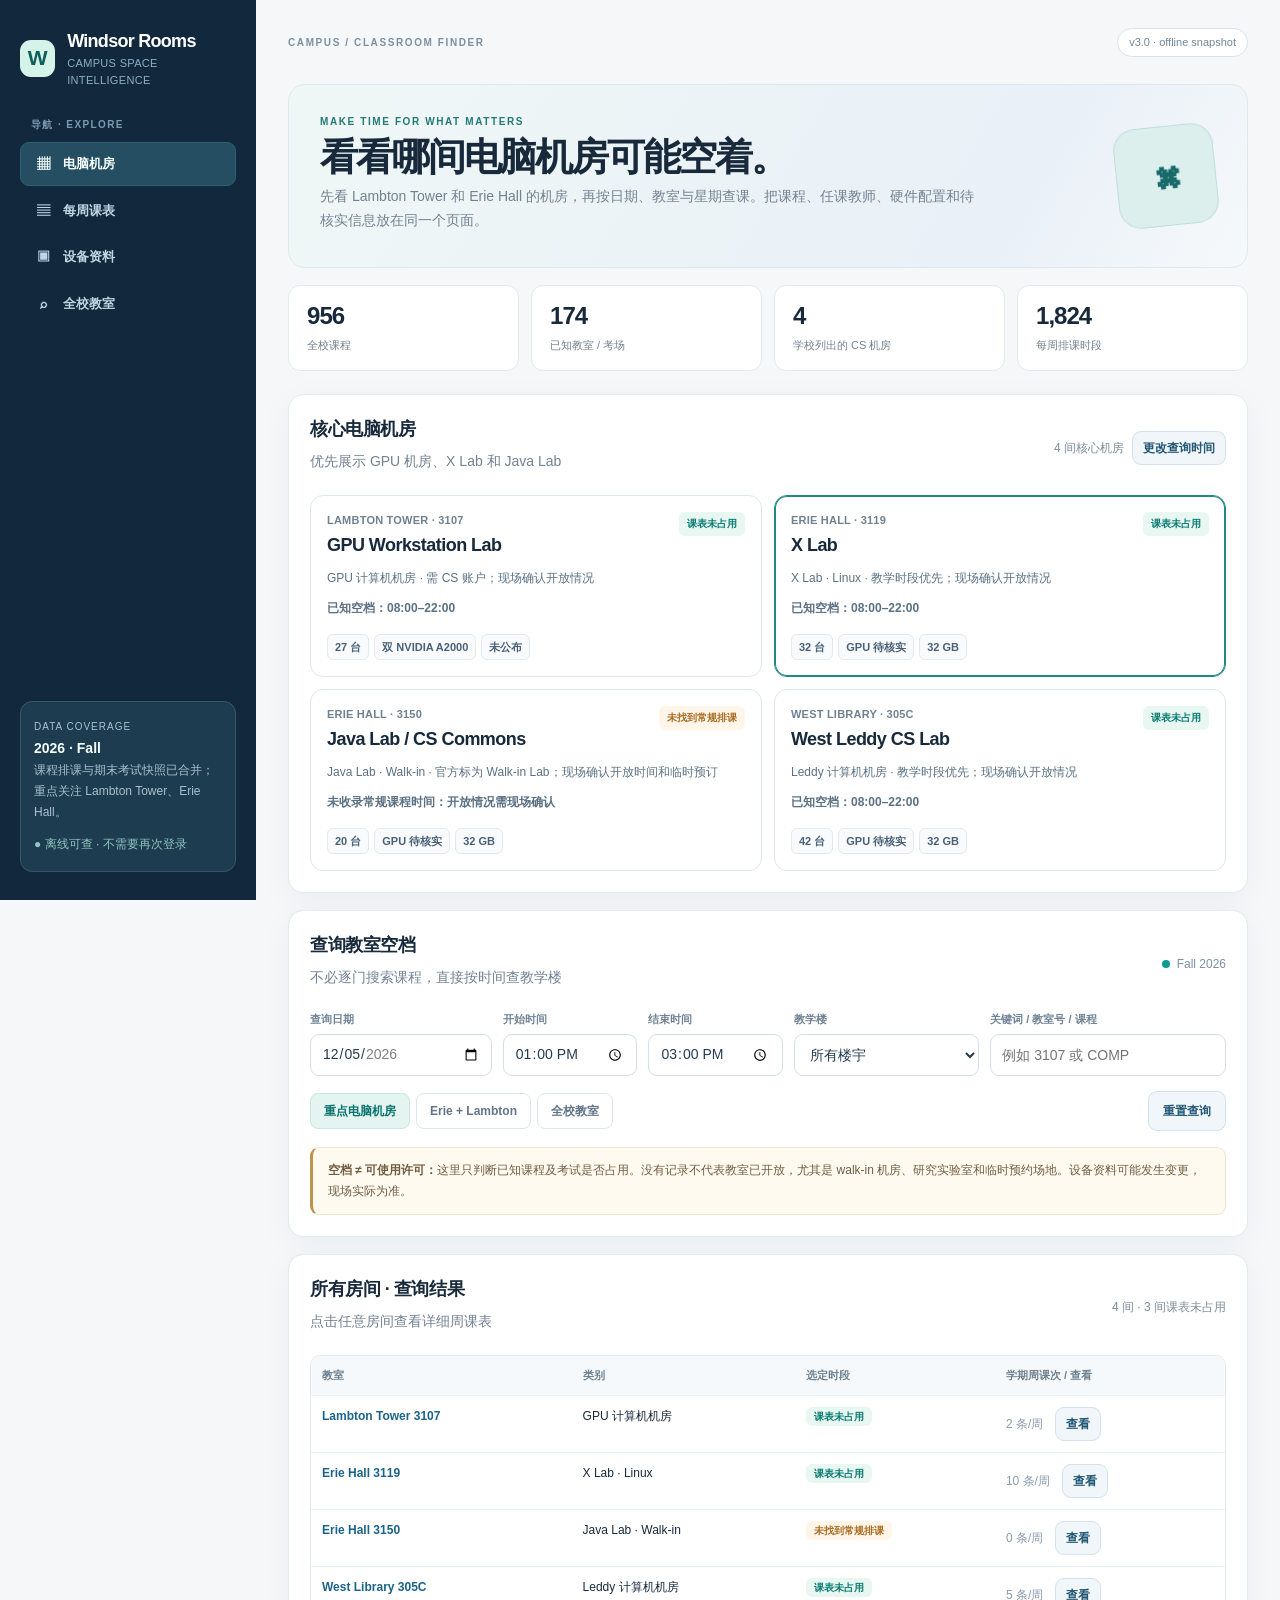
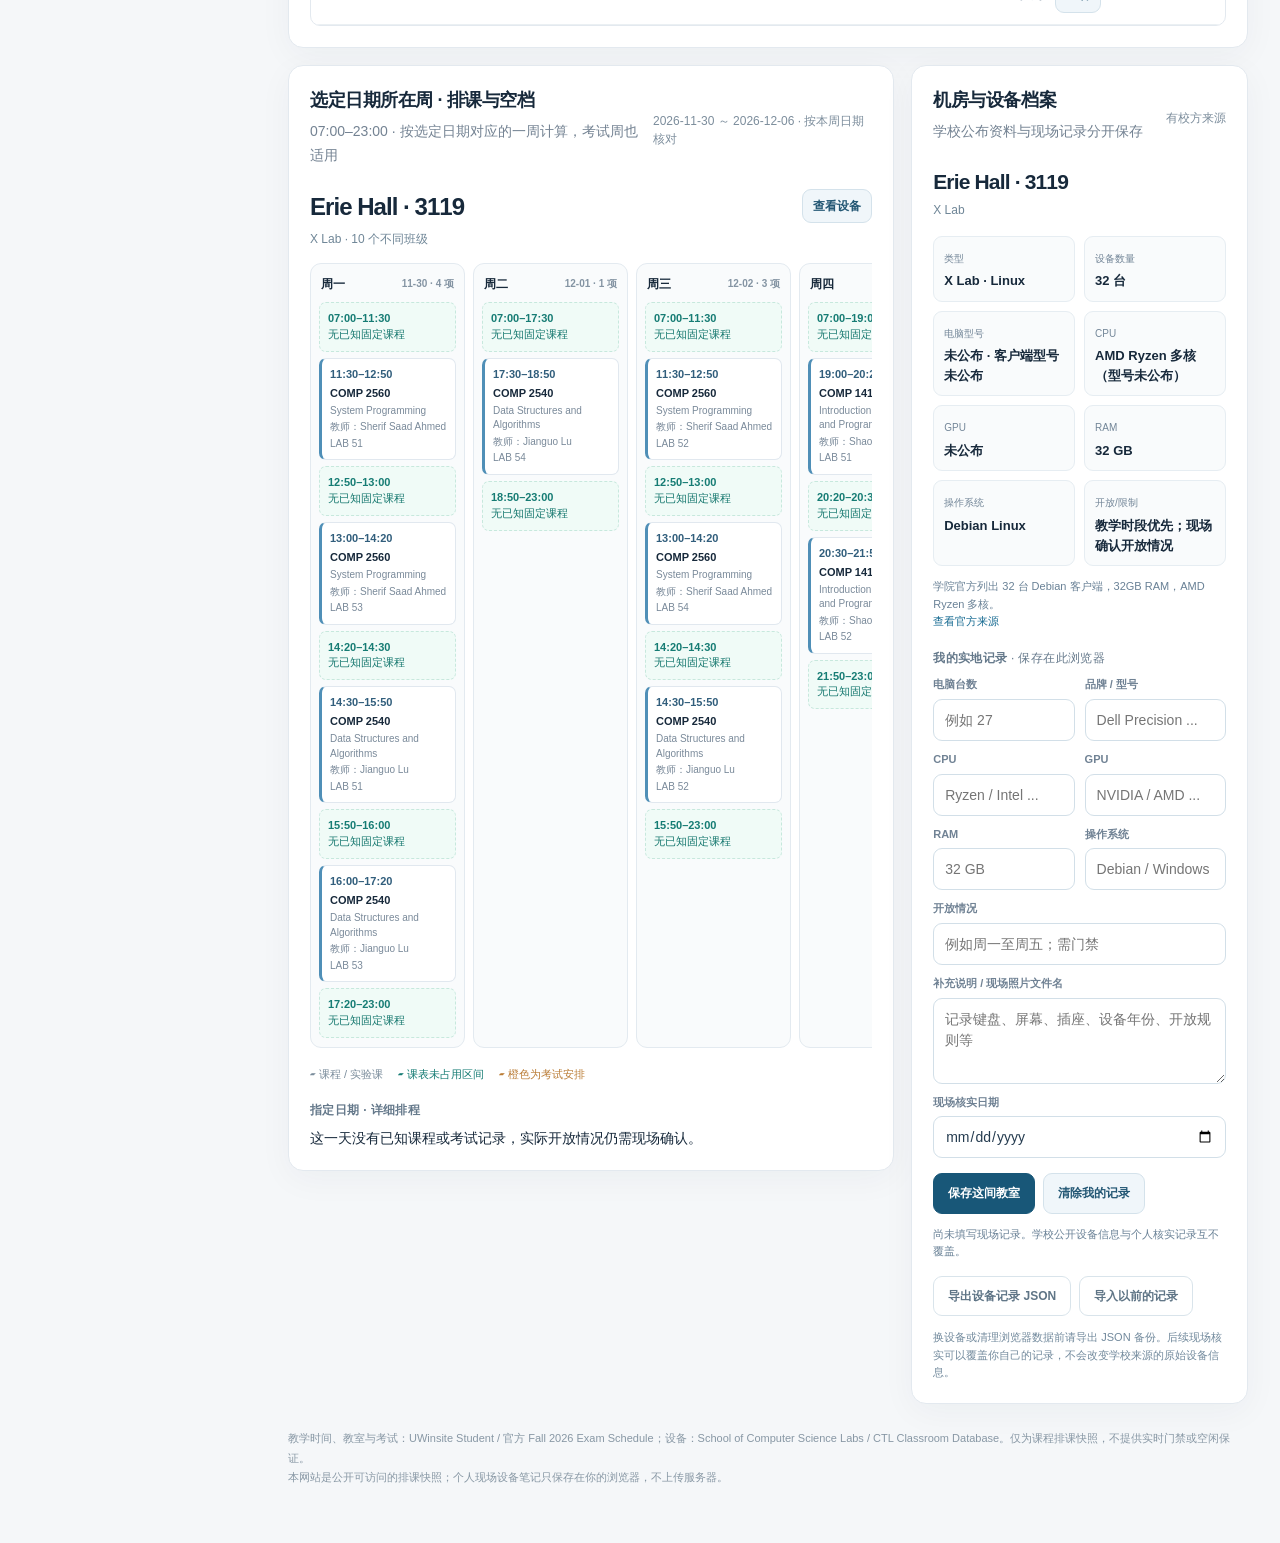
==== windsor-rooms/index.html @ 39beab61 "Add Windsor Rooms classroom finder as isolated static site" ====
<!doctype html><html lang="zh-CN"><head>
<meta charset="utf-8"/><meta name="robots" content="noindex,nofollow"/><meta name="referrer" content="strict-origin-when-cross-origin"/><meta name="description" content="University of Windsor classroom schedule lookup, Erie Hall and Lambton Tower CS labs, Fall 2026."/><meta name="viewport" content="width=device-width,initial-scale=1"/>
<meta name="color-scheme" content="light"/><title>Windsor Rooms · 教室空档和电脑机房</title>
<link rel="stylesheet" href="./styles.css"/>
</head><body>
<div class="layout">
<aside class="sidebar">
 <div class="brand"><div class="brand-icon">W</div><div><div class="brand-name">Windsor Rooms</div><div class="brand-small">CAMPUS SPACE INTELLIGENCE</div></div></div>
 <nav><div class="nav-title">导航 · Explore</div>
 <button class="nav-link active" data-scroll="focus"><span class="mark">▦</span>电脑机房</button>
 <button class="nav-link" data-scroll="weekly"><span class="mark">▤</span>每周课表</button>
 <button class="nav-link" data-scroll="inventory"><span class="mark">▣</span>设备资料</button>
 <button class="nav-link" data-scroll="all"><span class="mark">⌕</span>全校教室</button>
 </nav>
 <div class="nav-note"><div style="font-size:10px;letter-spacing:.1em">DATA COVERAGE</div><strong>2026 · Fall</strong><div>课程排课与期末考试快照已合并；重点关注 Lambton Tower、Erie Hall。</div><div style="margin-top:11px;color:#8fc6c1">● 离线可查 · 不需要再次登录</div></div>
</aside>
<main class="workspace">
 <div class="topline"><span class="eyebrow">CAMPUS / CLASSROOM FINDER</span><span class="version">v3.0 · offline snapshot</span></div>
 <div class="hero"><div><div class="eyebrow" style="color:#237a76">MAKE TIME FOR WHAT MATTERS</div><h1>看看哪间电脑机房可能空着。</h1><p class="subtext">先看 Lambton Tower 和 Erie Hall 的机房，再按日期、教室与星期查课。把课程、任课教师、硬件配置和待核实信息放在同一个页面。</p></div><div class="hero-symbol">⌘</div></div>
 <div class="metrics">
  <div class="metric"><strong id="mCourses">—</strong><small>全校课程</small></div>
  <div class="metric"><strong id="mRooms">—</strong><small>已知教室 / 考场</small></div>
  <div class="metric"><strong id="mLabs">—</strong><small>学校列出的 CS 机房</small></div>
  <div class="metric"><strong id="mEvents">—</strong><small>每周排课时段</small></div>
 </div>
 <section class="panel" id="focus">
  <div class="heading"><div><h2>核心电脑机房</h2><p class="subtext" id="focusCaption">优先展示 GPU 机房、X Lab 和 Java Lab</p></div><div style="display:flex;gap:8px;align-items:center;flex-wrap:wrap"><span class="meta" id="focusCount"></span><button class="btn secondary tiny" id="jumpFilters">更改查询时间</button></div></div>
  <div class="lab-grid" id="labCards"></div>
 </section>
 <section class="panel" id="filters">
  <div class="heading"><div><h2>查询教室空档</h2><p class="subtext">不必逐门搜索课程，直接按时间查教学楼</p></div><div class="title-side"><i class="small-dot"></i>Fall 2026</div></div>
  <div class="filters">
   <div class="field"><label for="date">查询日期</label><input id="date" type="date" value="2026-11-13" min="2026-09-01" max="2026-12-22"/></div>
   <div class="field"><label for="from">开始时间</label><input id="from" type="time" value="13:00"/></div>
   <div class="field"><label for="to">结束时间</label><input id="to" type="time" value="15:00"/></div>
   <div class="field"><label for="building">教学楼</label><select id="building"></select></div>
   <div class="field"><label for="keyword">关键词 / 教室号 / 课程</label><input id="keyword" placeholder="例如 3107 或 COMP"/></div>
  </div>
  <div class="toolbar">
   <div class="segments" role="group" aria-label="房间范围">
    <button class="segment active" id="filterLabs">重点电脑机房</button>
    <button class="segment" id="filterFocus">Erie + Lambton</button>
    <button class="segment" id="filterAll">全校教室</button>
   </div>
   <button class="btn secondary" id="btnReset">重置查询</button>
  </div>
  <div class="notice"><b>空档 ≠ 可使用许可：</b>这里只判断已知课程及考试是否占用。没有记录不代表教室已开放，尤其是 walk-in 机房、研究实验室和临时预约场地。设备资料可能发生变更，现场实际为准。</div>
 </section>
 <section class="panel" id="all">
  <div class="heading"><div><h2>所有房间 · 查询结果</h2><p class="subtext">点击任意房间查看详细周课表</p></div><span class="meta" id="allCount"></span></div>
  <div class="roomlist"><table><thead><tr><th>教室</th><th>类别</th><th>选定时段</th><th>学期周课次 / 查看</th></tr></thead><tbody id="roomRows"></tbody></table></div>
 </section>
 <div class="two-col">
  <section class="panel" id="weekly">
   <div class="heading"><div><h2>选定日期所在周 · 排课与空档</h2><p class="subtext">07:00–23:00 · 按选定日期对应的一周计算，考试周也适用</p></div><span class="meta" id="weekCaption">星期一至日</span></div>
   <div class="section-intro"><div><div class="room-heading" id="selectedTitle">Erie Hall · 3119</div><div class="room-sub" id="selectedSub"></div></div><button class="btn secondary tiny" id="jumpSpecs">查看设备</button></div>
   <div class="week-scroll"><div class="week" id="weeklyGrid"></div></div>
   <div class="room-day-legend"><span>▰ 课程 / 实验课</span><span style="color:#167c74">▰ 课表未占用区间</span><span style="color:#ba7c35">▰ 橙色为考试安排</span></div>
   <div class="note-title">指定日期 · 详细排程</div><div class="cards" id="dateEvents"></div>
  </section>
  <section class="panel" id="inventory">
   <div class="heading"><div><h2>机房与设备档案</h2><p class="subtext">学校公布资料与现场记录分开保存</p></div><span class="meta" id="sourceFlag"></span></div>
   <div class="room-heading" style="font-size:21px" id="hardwareName"></div><div class="room-sub" id="hardwareSubtitle"></div>
   <div class="detail-row" id="officialSpecs"></div>
   <div class="source" id="officialSource"></div>
   <div class="note-title">我的实地记录 <span class="muted" style="font-weight:500">· 保存在此浏览器</span></div>
   <form id="hardwareForm">
    <div class="note-form">
     <div class="field"><label for="deviceCount">电脑台数</label><input id="deviceCount" placeholder="例如 27" inputmode="numeric"/></div>
     <div class="field"><label for="model">品牌 / 型号</label><input id="model" placeholder="Dell Precision ..."/></div>
     <div class="field"><label for="cpu">CPU</label><input id="cpu" placeholder="Ryzen / Intel ..."/></div>
     <div class="field"><label for="gpu">GPU</label><input id="gpu" placeholder="NVIDIA / AMD ..."/></div>
     <div class="field"><label for="memory">RAM</label><input id="memory" placeholder="32 GB"/></div>
     <div class="field"><label for="os">操作系统</label><input id="os" placeholder="Debian / Windows ..."/></div>
     <div class="field wide"><label for="access">开放情况</label><input id="access" placeholder="例如周一至周五；需门禁"/></div>
     <div class="field wide"><label for="notes">补充说明 / 现场照片文件名</label><textarea id="notes" rows="3" placeholder="记录键盘、屏幕、插座、设备年份、开放规则等"></textarea></div>
     <div class="field wide"><label for="checked">现场核实日期</label><input id="checked" type="date"/></div>
    </div>
    <div class="form-tools"><button type="submit" class="btn">保存这间教室</button><button type="button" class="btn secondary" id="clearNote">清除我的记录</button></div>
   </form>
   <div class="source" id="localStatus">数据仅保存在这个浏览器的本地存储中，不上传给学校。</div>
   <div class="form-tools"><button class="btn ghost" id="exportNotes">导出设备记录 JSON</button><button class="btn ghost" id="importNotes">导入以前的记录</button><input type="file" id="importFile" accept=".json,application/json" hidden/></div>
   <div class="info-note">换设备或清理浏览器数据前请导出 JSON 备份。后续现场核实可以覆盖你自己的记录，不会改变学校来源的原始设备信息。</div>
  </section>
 </div>
 <footer>教学时间、教室与考试：UWinsite Student / 官方 Fall 2026 Exam Schedule；设备：School of Computer Science Labs / CTL Classroom Database。仅为课程排课快照，不提供实时门禁或空闲保证。<br>本网站是公开可访问的排课快照；个人现场设备笔记只保存在你的浏览器，不上传服务器。</footer>
</main></div>
<div id="toast" role="status"></div>
<div id="loadStatus" style="position:fixed;left:24px;bottom:18px;padding:12px 16px;background:#fff;border:1px solid #ccdde8;border-radius:9px;box-shadow:0 5px 20px #2034491b;z-index:20">正在加载课程数据…</div>
<script>
(async function () {
  try {
    const response = await fetch('./data.json.gz', {cache:'no-cache'});
    if (!response.ok) throw new Error('排课数据 HTTP '+response.status);
    const bytes = new Uint8Array(await response.arrayBuffer());
    let decoded;
    if (bytes[0]===31 && bytes[1]===139) {
      if (!('DecompressionStream' in window)) throw new Error('此浏览器暂不支持压缩数据，请使用最新版 Chrome / Safari / Edge');
      decoded = await new Response(new Blob([bytes]).stream().pipeThrough(new DecompressionStream('gzip'))).text();
    } else {
      decoded = new TextDecoder().decode(bytes);
    }
    window.WD = JSON.parse(decoded);
    const script = document.createElement('script');
    script.src = './app.js';
    script.onerror = () => { document.getElementById('loadStatus').textContent = '网页脚本加载失败，请检查网络连接'; };
    document.body.appendChild(script);
    document.getElementById('loadStatus').remove();
  } catch (error) {
    const el = document.getElementById('loadStatus');
    el.textContent = '页面数据加载失败：'+error.message+'。请刷新或稍后再试。';
    el.style.color = '#9b342e';
  }
})();
</script>
</body></html>
---- windsor-rooms/styles.css ----
:root{--bg:#f5f7f9;--paper:#fff;--ink:#17293b;--muted:#738292;--line:#e3e9ef;--teal:#0e817b;--teal-lite:#e9f7f3;--navy:#173a56;--blue-lite:#eff5fb;--amber:#a96b21;--amber-lite:#fff5e8;--red:#a3544b;--red-lite:#fff0ee;--shadow:0 8px 34px rgba(33,50,72,.045)}*{box-sizing:border-box}
html{scroll-behavior:smooth}body{margin:0;font:14px/1.52 -apple-system,BlinkMacSystemFont,"Segoe UI","Microsoft Yahei",sans-serif;color:var(--ink);background:var(--bg)}button,input,select,textarea{font:inherit}button{cursor:pointer}a{color:#176b92;text-decoration:none}a:hover{text-decoration:underline}button:focus-visible,input:focus-visible,select:focus-visible,textarea:focus-visible{outline:3px solid #9ecfcf;outline-offset:2px}
.layout{min-height:100vh;display:grid;grid-template-columns:256px minmax(0,1fr)}
aside.sidebar{background:#12293d;color:#d2e3ee;padding:28px 20px;display:flex;flex-direction:column;gap:28px;position:sticky;top:0;height:100vh;overflow:auto}
.brand{display:flex;align-items:center;gap:12px}.brand-icon{width:37px;height:37px;border-radius:11px;background:#d6f3e9;color:#0d5f5a;display:grid;place-items:center;font-size:21px;font-weight:900}.brand-name{font-weight:800;font-size:18px;letter-spacing:-.04em;color:#fff}.brand-small{font-size:11px;color:#8eafc6;letter-spacing:.03em}
.nav-title{color:#7c9ab0;text-transform:uppercase;letter-spacing:.14em;font-size:10px;font-weight:800;margin:0 0 10px 11px}
.nav-link{width:100%;padding:11px 12px;background:transparent;border:1px solid transparent;text-align:left;color:#c0d5e4;border-radius:9px;display:flex;align-items:center;gap:10px;font-size:13px;font-weight:680;margin:3px 0}
.nav-link span.mark{font-size:13px;width:20px;display:inline-grid;place-items:center}.nav-link.active{background:#254e62;color:#f6fffe;border-color:#315e70}.nav-link:hover{background:#1d4258;color:white}
.nav-note{margin-top:auto;padding:16px 13px;background:#1e3c50;border:1px solid #365669;border-radius:12px;font-size:12px;color:#aac1d1;line-height:1.75}.nav-note strong{color:#f3fcfa;font-size:14px}
main.workspace{min-width:0;padding:28px 32px 55px;max-width:1570px;width:100%;margin:0 auto}
.topline{display:flex;align-items:center;justify-content:space-between;gap:12px;margin-bottom:27px}
.eyebrow{font-size:10px;letter-spacing:.16em;color:#7890a2;font-weight:800;text-transform:uppercase}.version{font-size:11px;color:#718799;border:1px solid #d7e4ee;border-radius:100px;padding:5px 11px;background:#fff}
h1{letter-spacing:-.055em;font-size:clamp(28px,3vw,43px);margin:6px 0 7px;font-weight:820;line-height:1.13}h2{font-size:18px;letter-spacing:-.025em;margin:0}h3{font-size:15px;margin:0}p{margin:6px 0}.subtext{color:var(--muted);line-height:1.68}
.hero{display:flex;justify-content:space-between;align-items:center;gap:15px;background:linear-gradient(120deg,#eff7f6 0%,#e9f0f7 75%,#f6f9fb 100%);border-radius:17px;padding:29px 31px;border:1px solid #deeae9}
.hero p{font-size:14px;max-width:660px}.hero-symbol{width:100px;height:100px;border-radius:22px;border:1px solid rgba(22,117,118,.14);background:#dcefed;color:#176a6a;font-weight:800;font-size:47px;display:grid;place-items:center;transform:rotate(-6deg);flex-shrink:0}
.metrics{display:grid;grid-template-columns:repeat(4,minmax(0,1fr));gap:12px;margin:17px 0 23px}.metric{padding:17px 18px;border:1px solid var(--line);border-radius:12px;background:var(--paper);min-width:0}.metric strong{font-size:24px;display:block;line-height:1.1;letter-spacing:-.04em}.metric small{color:var(--muted);display:block;margin-top:7px;font-size:11px}
.panel{background:#fff;border:1px solid var(--line);border-radius:15px;padding:21px;box-shadow:var(--shadow);margin-top:17px}
.heading{display:flex;justify-content:space-between;gap:12px;align-items:center;margin-bottom:16px}.heading small{color:var(--muted);font-size:12px}
.filters{display:grid;grid-template-columns:1.08fr .8fr .8fr 1.1fr 1.4fr;gap:11px}.field{display:grid;gap:6px;min-width:0}.field label{font-size:11px;font-weight:750;color:#708294}.field input,.field select,.field textarea{background:white;border:1px solid #d2dfe8;border-radius:9px;padding:10px 11px;color:#243b4f;height:42px;min-width:0;width:100%}.field textarea{height:auto;min-height:80px;resize:vertical}
.toolbar{display:flex;gap:8px;align-items:center;justify-content:space-between;flex-wrap:wrap;margin-top:15px}.segments{display:flex;flex-wrap:wrap;gap:6px}
.segment{padding:8px 13px;border-radius:8px;border:1px solid #dce7ed;color:#617488;background:#fff;font-size:12px;font-weight:750}.segment.active{background:#e4f4f1;border-color:#c7e9df;color:#0b736d}
.btn{border-radius:9px;background:#185778;border:1px solid #185778;color:white;font-weight:750;padding:10px 14px;font-size:12px;display:inline-flex;align-items:center;justify-content:center;gap:7px}.btn.secondary{color:#235774;border-color:#d4e2eb;background:#f0f6fa}.btn.ghost{background:white;color:#5f7586;border-color:#d9e4eb}.btn.tiny{padding:7px 10px}
.notice{padding:12px 15px;background:#fffaf0;border:1px solid #efe2cd;border-left:3px solid #bd934f;border-radius:9px;font-size:12px;line-height:1.75;color:#725d41;margin-top:16px}
.title-side{display:flex;align-items:center;gap:7px;color:#7b91a2;font-size:12px}.small-dot{width:8px;height:8px;border-radius:50%;background:#0c9b90}
.lab-grid{display:grid;grid-template-columns:repeat(2,minmax(0,1fr));gap:12px}.lab-card{padding:16px;border:1px solid #dfe7ec;background:#fff;border-radius:13px;cursor:pointer;transition:transform .13s,border-color .13s,box-shadow .13s;display:flex;flex-direction:column;gap:10px;min-height:182px}.lab-card:hover{transform:translateY(-2px);border-color:#a7cfca;box-shadow:0 8px 25px #173e560d}.lab-card.selected{border-color:#208a81;box-shadow:inset 0 0 0 1px #208a81}
.lab-head{display:flex;align-items:start;justify-content:space-between;gap:10px}.location{font-size:11px;font-weight:800;color:#6e8291;letter-spacing:.02em}.lab-name{font-size:18px;letter-spacing:-.03em;font-weight:790;margin-top:3px}
.pill{padding:4px 8px;border-radius:6px;background:#eff3f6;color:#68798b;font-weight:760;font-size:10px;white-space:nowrap}.pill.good{background:var(--teal-lite);color:#087c70}.pill.busy{background:var(--red-lite);color:var(--red)}.pill.caution{background:var(--amber-lite);color:var(--amber)}
.lab-sub{font-size:12px;color:#5b7183;line-height:1.6}.spec-chips{display:flex;gap:5px;flex-wrap:wrap;margin-top:auto}.spec-chips b{font-weight:620;border:1px solid #e2eaf0;background:#f8fafc;border-radius:6px;padding:4px 7px;font-size:11px;color:#486178}
.two-col{display:grid;grid-template-columns:minmax(0,1.8fr) minmax(320px,1fr);gap:17px;align-items:start}.two-col .panel{margin-top:17px}
.section-intro{display:flex;justify-content:space-between;align-items:start;gap:10px}.meta{font-size:12px;color:#7c8d9c}
.room-heading{font-size:24px;font-weight:820;letter-spacing:-.04em}.room-sub{font-size:12px;color:#6f8697;margin-top:4px}
.week-scroll{overflow:auto;margin-top:15px}.week{display:grid;grid-template-columns:repeat(7,minmax(155px,1fr));gap:8px;min-width:1100px;padding-bottom:5px}
.day{border:1px solid #e3eaf0;border-radius:11px;background:#f9fbfc;padding:9px 8px;min-width:0}.day.current{border-color:#79b1ae;background:#f1fbf8}.dayname{display:flex;justify-content:space-between;align-items:center;font-size:12px;font-weight:800;margin:2px 2px 9px}.dayname small{font-size:10px;color:#8494a3}.slot{padding:8px;border:1px solid #e1e8ef;border-left:3px solid #4f8fb7;border-radius:7px;background:#fff;margin-top:6px;font-size:11px;line-height:1.45}.slot .when{font-weight:800;color:#315e7c}.slot .course{font-weight:740;font-size:11px;margin-top:3px}.slot .teacher{font-size:10px;color:#7a8a9a;margin-top:2px}.slot.free{border:1px dashed #c7e8dd;background:#f0fbf7;color:#16786f}.slot.free .when{color:#167c74}.slot.exam{border-left-color:#e39a52;background:#fffaf1}
.room-day-legend{display:flex;gap:15px;margin-top:13px;font-size:11px;color:#7b8d9c;flex-wrap:wrap}
.detail-row{display:grid;grid-template-columns:1fr 1fr;gap:9px;margin-top:16px}.detail-cell{border:1px solid #e6edf2;background:#f9fbfc;border-radius:9px;padding:10px}.detail-cell b{font-size:13px;display:block;margin-top:3px;overflow-wrap:anywhere}.detail-cell small{font-size:10px;color:#738698}
.note-title{font-size:12px;font-weight:800;color:#65798b;letter-spacing:.03em;margin:18px 0 9px}.source{font-size:11px;line-height:1.6;color:#698196;margin-top:12px}
.note-form{display:grid;grid-template-columns:repeat(2,minmax(0,1fr));gap:10px}.note-form .field.wide{grid-column:1/-1}.form-tools{display:flex;flex-wrap:wrap;gap:8px;margin:15px 0 2px}
.info-note{font-size:11px;color:#71899c;line-height:1.6;margin-top:13px}
.roomlist{max-height:515px;overflow:auto;border:1px solid var(--line);border-radius:10px}.roomlist table{border-collapse:collapse;width:100%;font-size:12px}th,td{text-align:left;border-bottom:1px solid #ebf0f3;padding:11px;vertical-align:top}th{position:sticky;top:0;background:#f6f9fb;color:#6d8090;font-size:11px;z-index:1}.link-room{border:0;background:transparent;text-align:left;color:#1b6389;font-weight:760;padding:0}.dim{color:#8a9bac}
#toast{position:fixed;bottom:25px;right:24px;padding:12px 15px;background:#193b4b;color:#fff;border-radius:10px;box-shadow:0 6px 18px #1b334030;display:none;z-index:100;font-size:12px}
footer{font-size:11px;color:#8797a4;line-height:1.8;margin:25px 0 0}
@media(max-width:1230px){.layout{grid-template-columns:205px minmax(0,1fr)}aside.sidebar{padding:25px 13px}main.workspace{padding:24px 21px}.filters{grid-template-columns:repeat(3,minmax(0,1fr))}.two-col{grid-template-columns:1fr}.lab-grid{grid-template-columns:repeat(2,minmax(0,1fr))}}
@media(max-width:800px){.layout{display:block}.sidebar{height:auto!important;position:static!important;display:flex!important;flex-direction:row!important;align-items:center!important;flex-wrap:wrap!important;padding:13px!important;gap:13px!important}.sidebar .nav-note,.sidebar .nav-title{display:none}.sidebar nav{display:flex;gap:5px;flex-wrap:wrap}.nav-link{width:auto;padding:7px 10px;margin:0;font-size:11px}.nav-link span.mark{width:auto}.brand-name{font-size:16px}main.workspace{padding:18px 13px}.hero{padding:19px}.hero-symbol{display:none}.metrics{grid-template-columns:repeat(2,minmax(0,1fr))}.filters{grid-template-columns:repeat(2,minmax(0,1fr))}.lab-grid{grid-template-columns:1fr}}
@media(max-width:400px){.filters{grid-template-columns:1fr}.note-form{grid-template-columns:1fr}.note-form .field.wide{grid-column:auto}.metrics{gap:7px}.metric{padding:13px}}
.event-card{border:1px solid #e5ecf1;border-left:3px solid #4b8faf;border-radius:9px;padding:12px;background:#fbfcfe;font-size:12px;line-height:1.6}.event-card .when{font-size:13px;font-weight:800;color:#2a5a7b;margin-bottom:5px}.event-card .description{font-size:13px;font-weight:720}.event-card .muted{color:#78899a}.event-card .pill{margin-left:7px}
/* Narrow-screen containment: the weekly board scrolls inside its own panel. */
.two-col{min-width:0}.two-col>.panel{min-width:0;max-width:100%;overflow:hidden}.week-scroll{width:100%;max-width:100%;min-width:0;overflow-x:auto;overscroll-behavior-inline:contain}
@media(max-width:1230px){.two-col{grid-template-columns:minmax(0,1fr)}}
@media(max-width:800px){.workspace{min-width:0;max-width:100vw;overflow-x:clip}.panel{max-width:100%;min-width:0}.topline{min-width:0}.hero{min-width:0}.heading{min-width:0}.roomlist{max-width:100%;overflow-x:auto}}
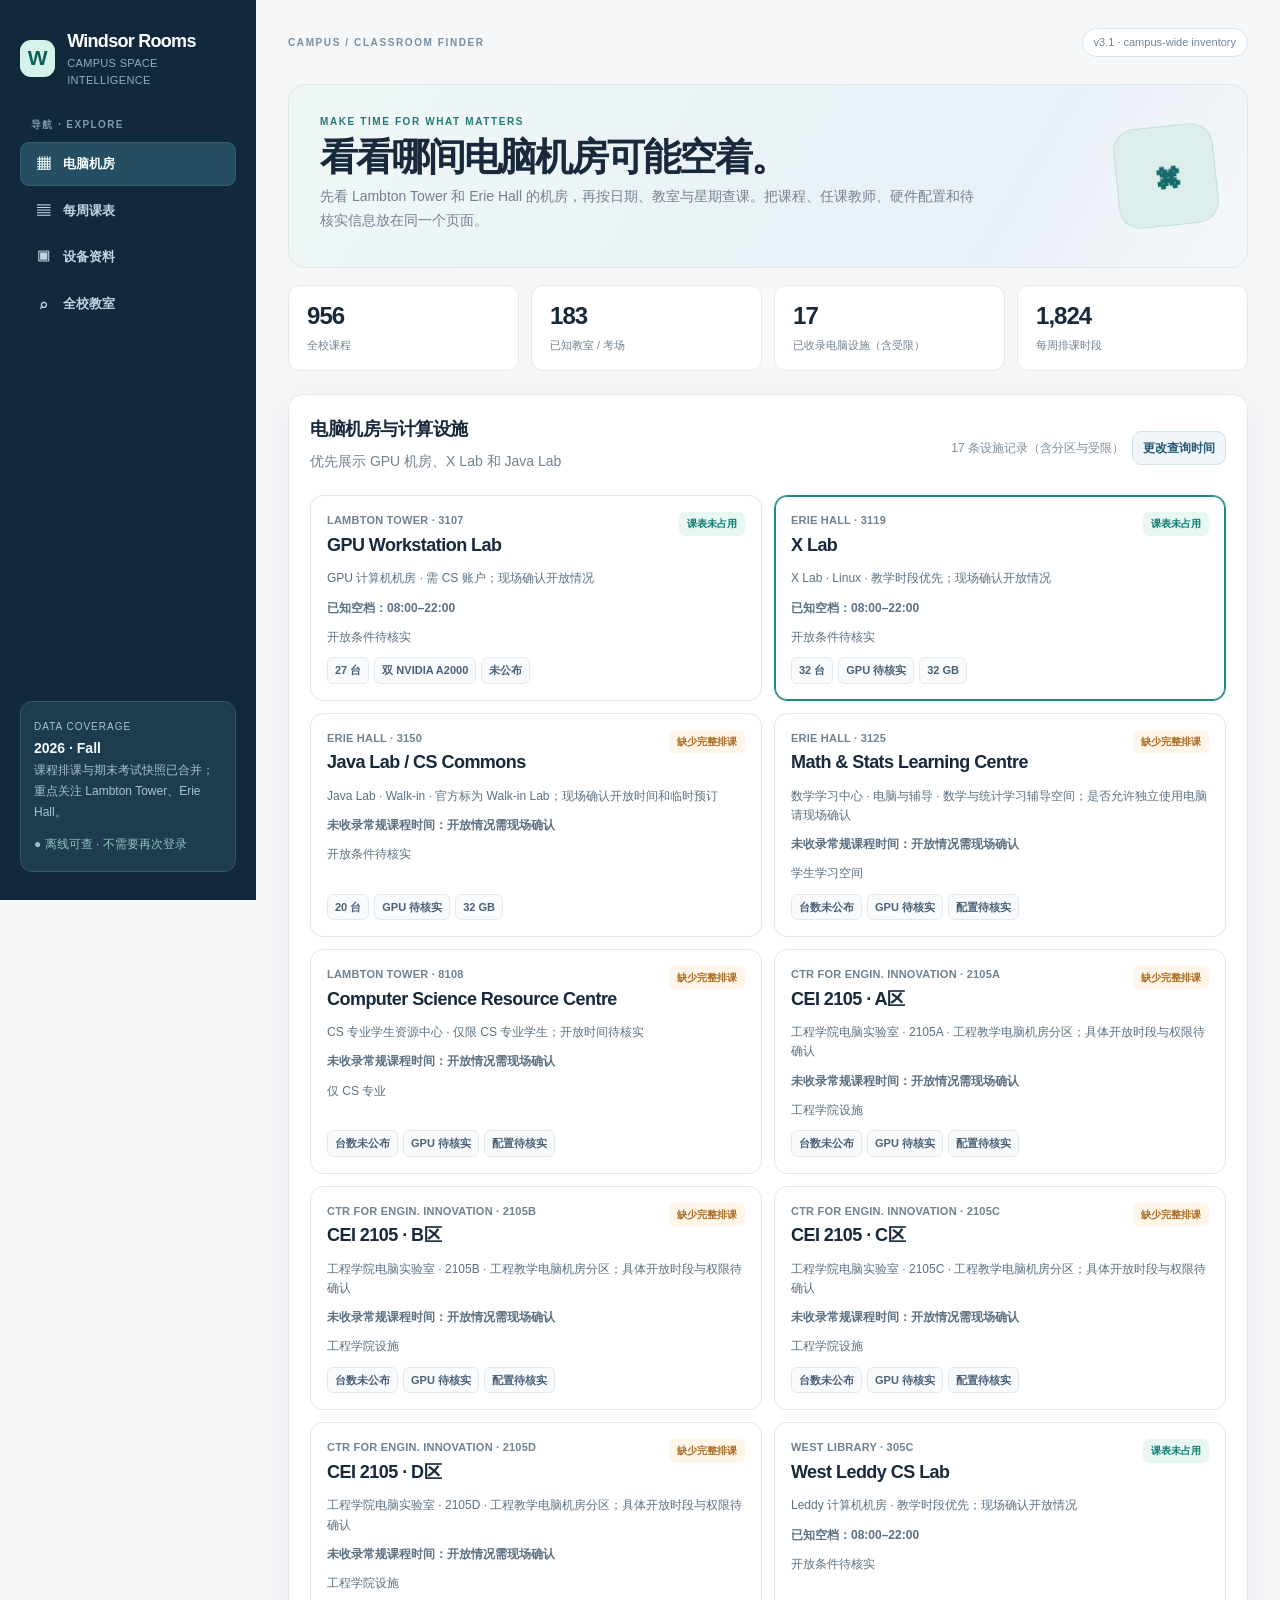
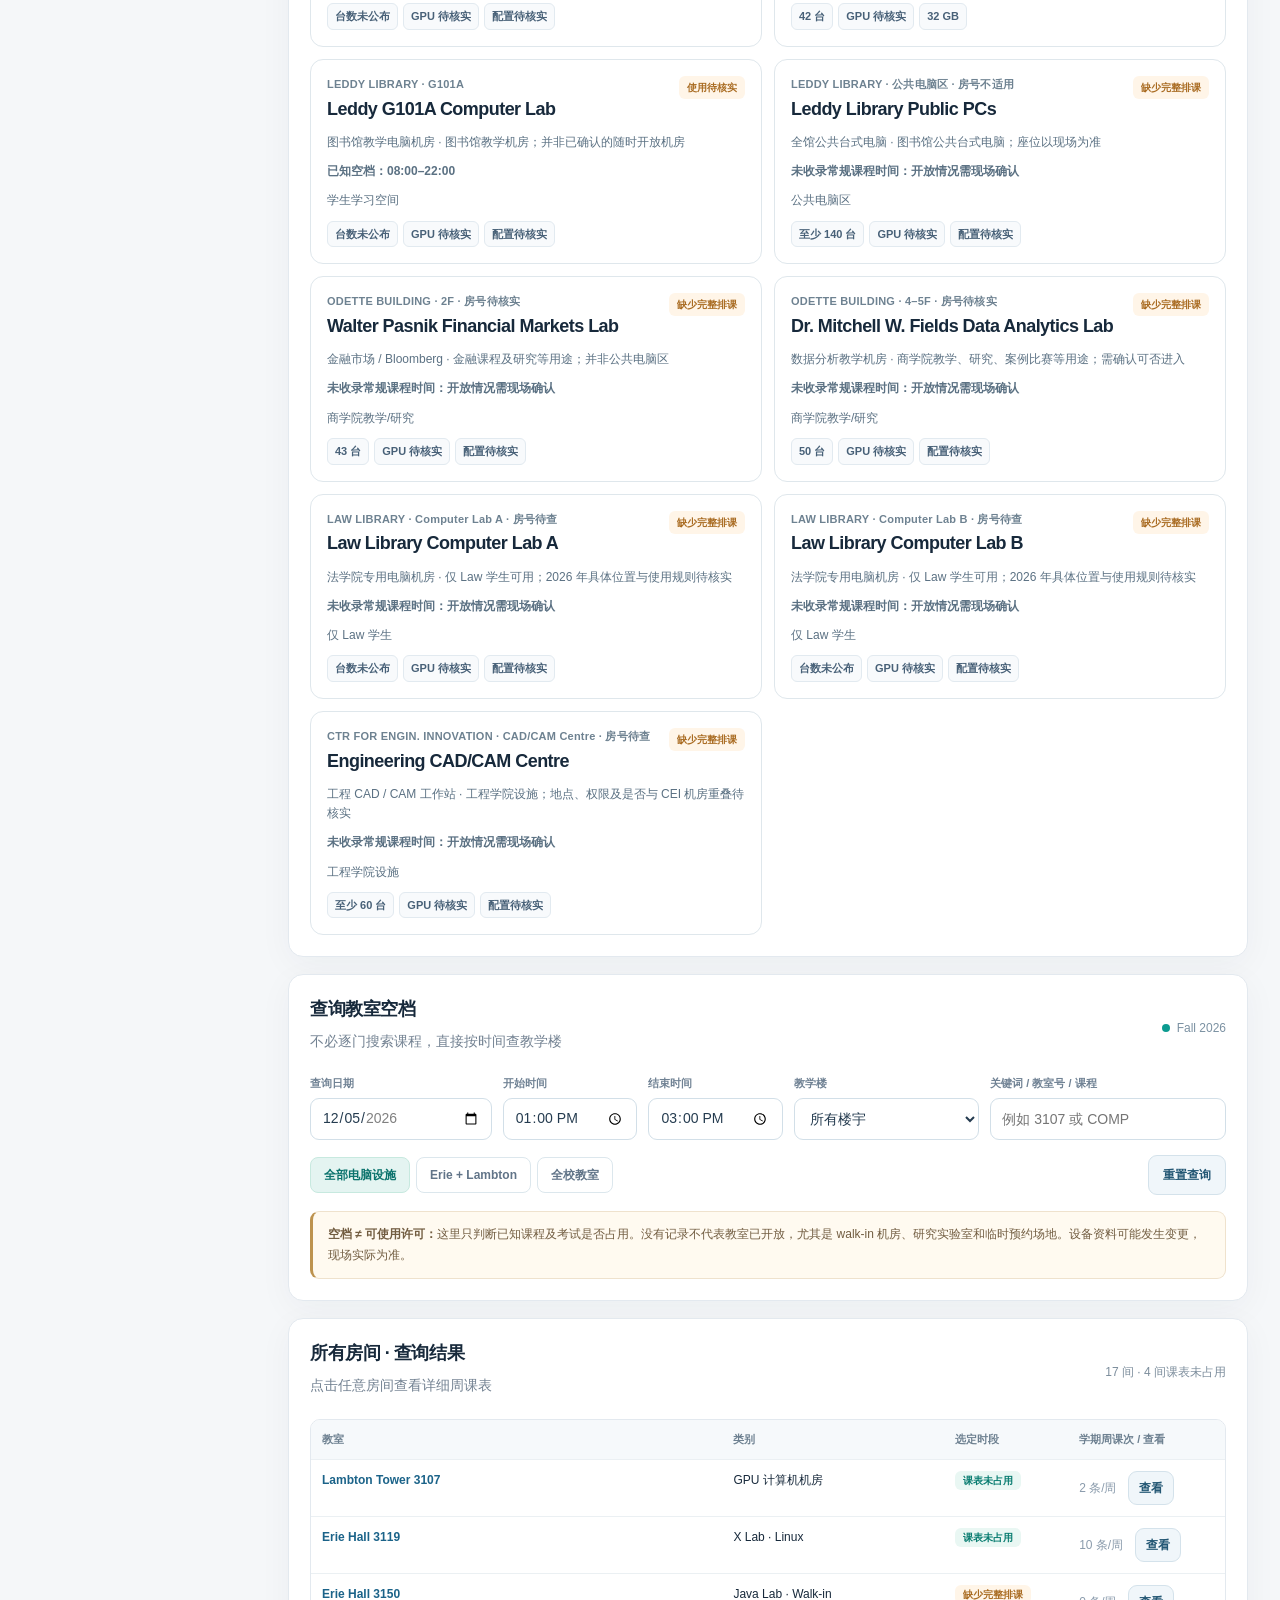
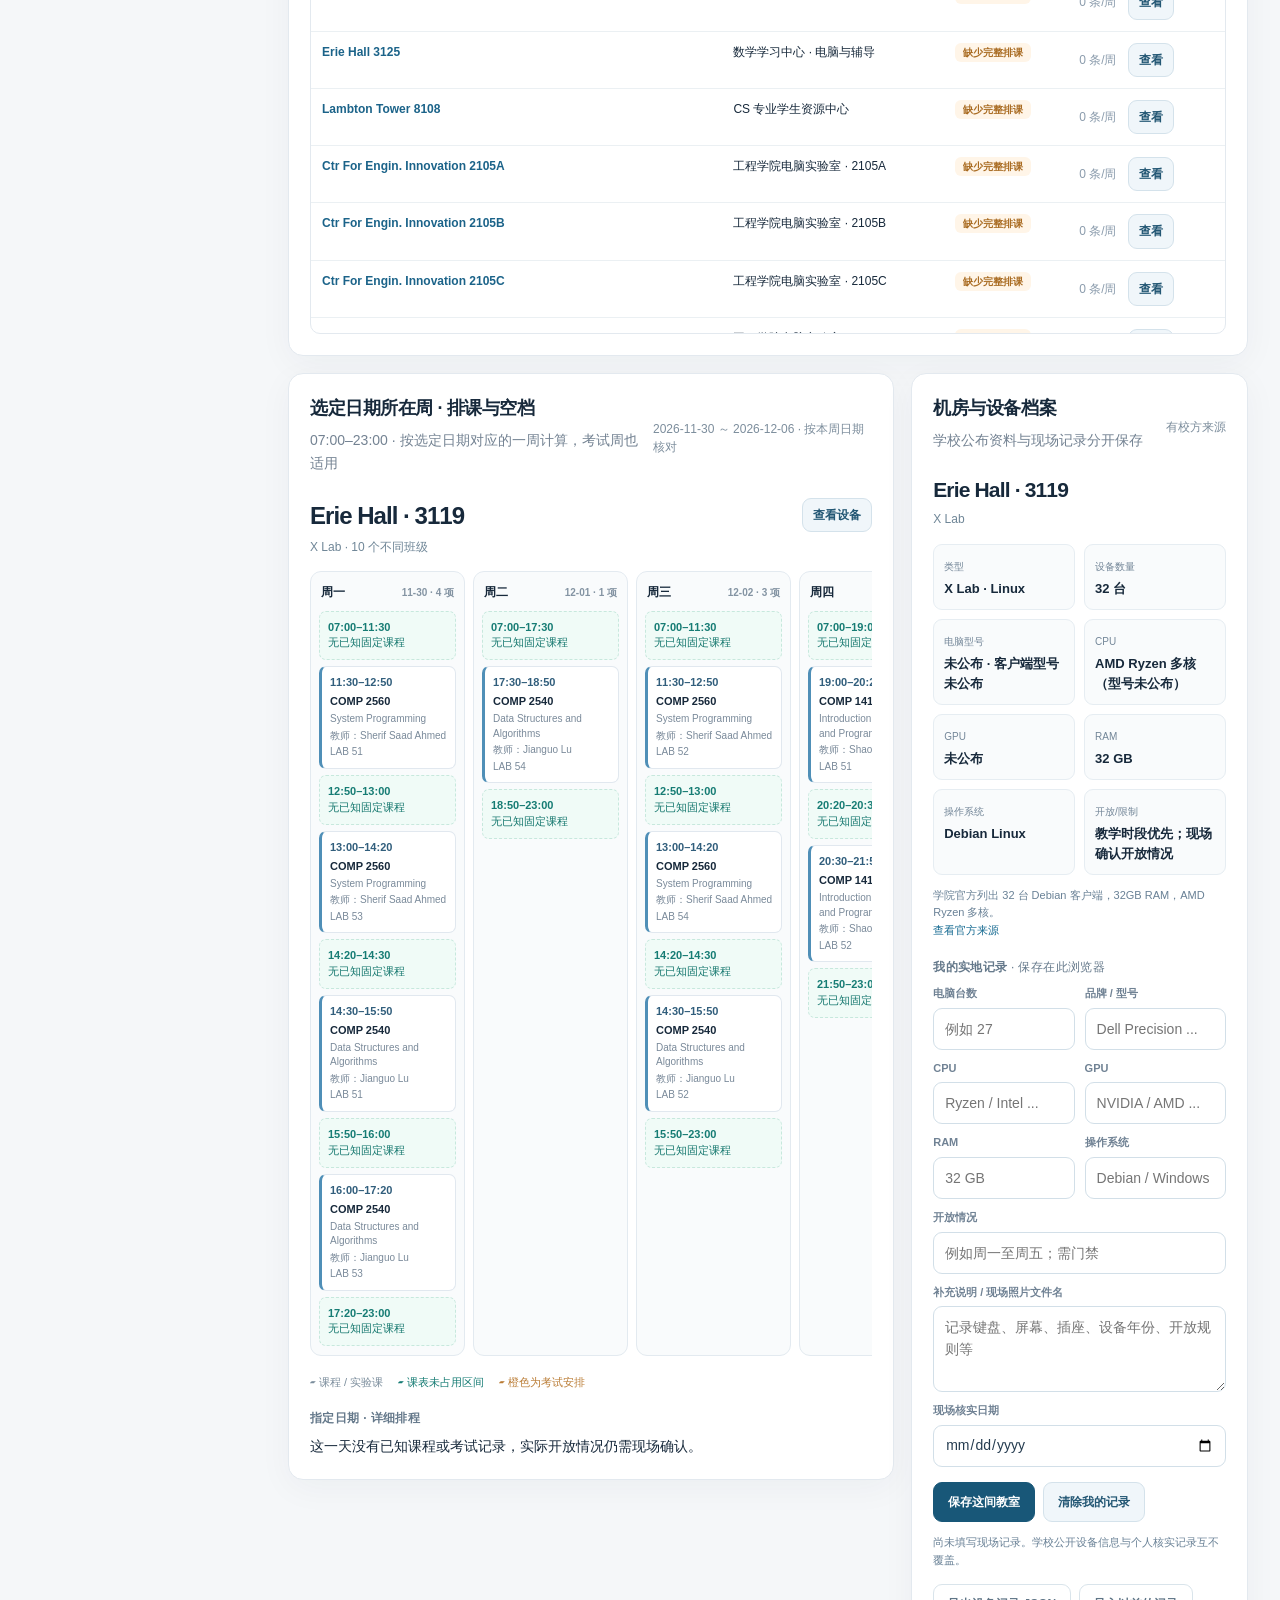
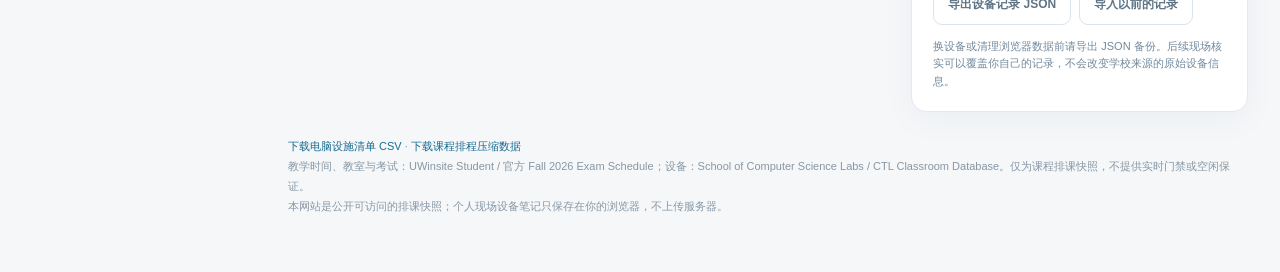
==== commit b4d94ca5: "Expand Windsor Rooms with campus-wide computing facilities and access notes" ====
--- a/windsor-rooms/index.html
+++ b/windsor-rooms/index.html
@@ -15,16 +15,16 @@
  <div class="nav-note"><div style="font-size:10px;letter-spacing:.1em">DATA COVERAGE</div><strong>2026 · Fall</strong><div>课程排课与期末考试快照已合并；重点关注 Lambton Tower、Erie Hall。</div><div style="margin-top:11px;color:#8fc6c1">● 离线可查 · 不需要再次登录</div></div>
 </aside>
 <main class="workspace">
- <div class="topline"><span class="eyebrow">CAMPUS / CLASSROOM FINDER</span><span class="version">v3.0 · offline snapshot</span></div>
+ <div class="topline"><span class="eyebrow">CAMPUS / CLASSROOM FINDER</span><span class="version">v3.1 · campus-wide inventory</span></div>
  <div class="hero"><div><div class="eyebrow" style="color:#237a76">MAKE TIME FOR WHAT MATTERS</div><h1>看看哪间电脑机房可能空着。</h1><p class="subtext">先看 Lambton Tower 和 Erie Hall 的机房，再按日期、教室与星期查课。把课程、任课教师、硬件配置和待核实信息放在同一个页面。</p></div><div class="hero-symbol">⌘</div></div>
  <div class="metrics">
   <div class="metric"><strong id="mCourses">—</strong><small>全校课程</small></div>
   <div class="metric"><strong id="mRooms">—</strong><small>已知教室 / 考场</small></div>
-  <div class="metric"><strong id="mLabs">—</strong><small>学校列出的 CS 机房</small></div>
+  <div class="metric"><strong id="mLabs">—</strong><small>已收录电脑设施（含受限）</small></div>
   <div class="metric"><strong id="mEvents">—</strong><small>每周排课时段</small></div>
  </div>
  <section class="panel" id="focus">
-  <div class="heading"><div><h2>核心电脑机房</h2><p class="subtext" id="focusCaption">优先展示 GPU 机房、X Lab 和 Java Lab</p></div><div style="display:flex;gap:8px;align-items:center;flex-wrap:wrap"><span class="meta" id="focusCount"></span><button class="btn secondary tiny" id="jumpFilters">更改查询时间</button></div></div>
+  <div class="heading"><div><h2>电脑机房与计算设施</h2><p class="subtext" id="focusCaption">优先展示 GPU 机房、X Lab 和 Java Lab</p></div><div style="display:flex;gap:8px;align-items:center;flex-wrap:wrap"><span class="meta" id="focusCount"></span><button class="btn secondary tiny" id="jumpFilters">更改查询时间</button></div></div>
   <div class="lab-grid" id="labCards"></div>
  </section>
  <section class="panel" id="filters">
@@ -38,7 +38,7 @@
   </div>
   <div class="toolbar">
    <div class="segments" role="group" aria-label="房间范围">
-    <button class="segment active" id="filterLabs">重点电脑机房</button>
+    <button class="segment active" id="filterLabs">全部电脑设施</button>
     <button class="segment" id="filterFocus">Erie + Lambton</button>
     <button class="segment" id="filterAll">全校教室</button>
    </div>
@@ -83,7 +83,7 @@
    <div class="info-note">换设备或清理浏览器数据前请导出 JSON 备份。后续现场核实可以覆盖你自己的记录，不会改变学校来源的原始设备信息。</div>
   </section>
  </div>
- <footer>教学时间、教室与考试：UWinsite Student / 官方 Fall 2026 Exam Schedule；设备：School of Computer Science Labs / CTL Classroom Database。仅为课程排课快照，不提供实时门禁或空闲保证。<br>本网站是公开可访问的排课快照；个人现场设备笔记只保存在你的浏览器，不上传服务器。</footer>
+ <footer><a href="./labs.csv" download>下载电脑设施清单 CSV</a> · <a href="./data.json.gz" download>下载课程排程压缩数据</a><br>教学时间、教室与考试：UWinsite Student / 官方 Fall 2026 Exam Schedule；设备：School of Computer Science Labs / CTL Classroom Database。仅为课程排课快照，不提供实时门禁或空闲保证。<br>本网站是公开可访问的排课快照；个人现场设备笔记只保存在你的浏览器，不上传服务器。</footer>
 </main></div>
 <div id="toast" role="status"></div>
 <div id="loadStatus" style="position:fixed;left:24px;bottom:18px;padding:12px 16px;background:#fff;border:1px solid #ccdde8;border-radius:9px;box-shadow:0 5px 20px #2034491b;z-index:20">正在加载课程数据…</div>
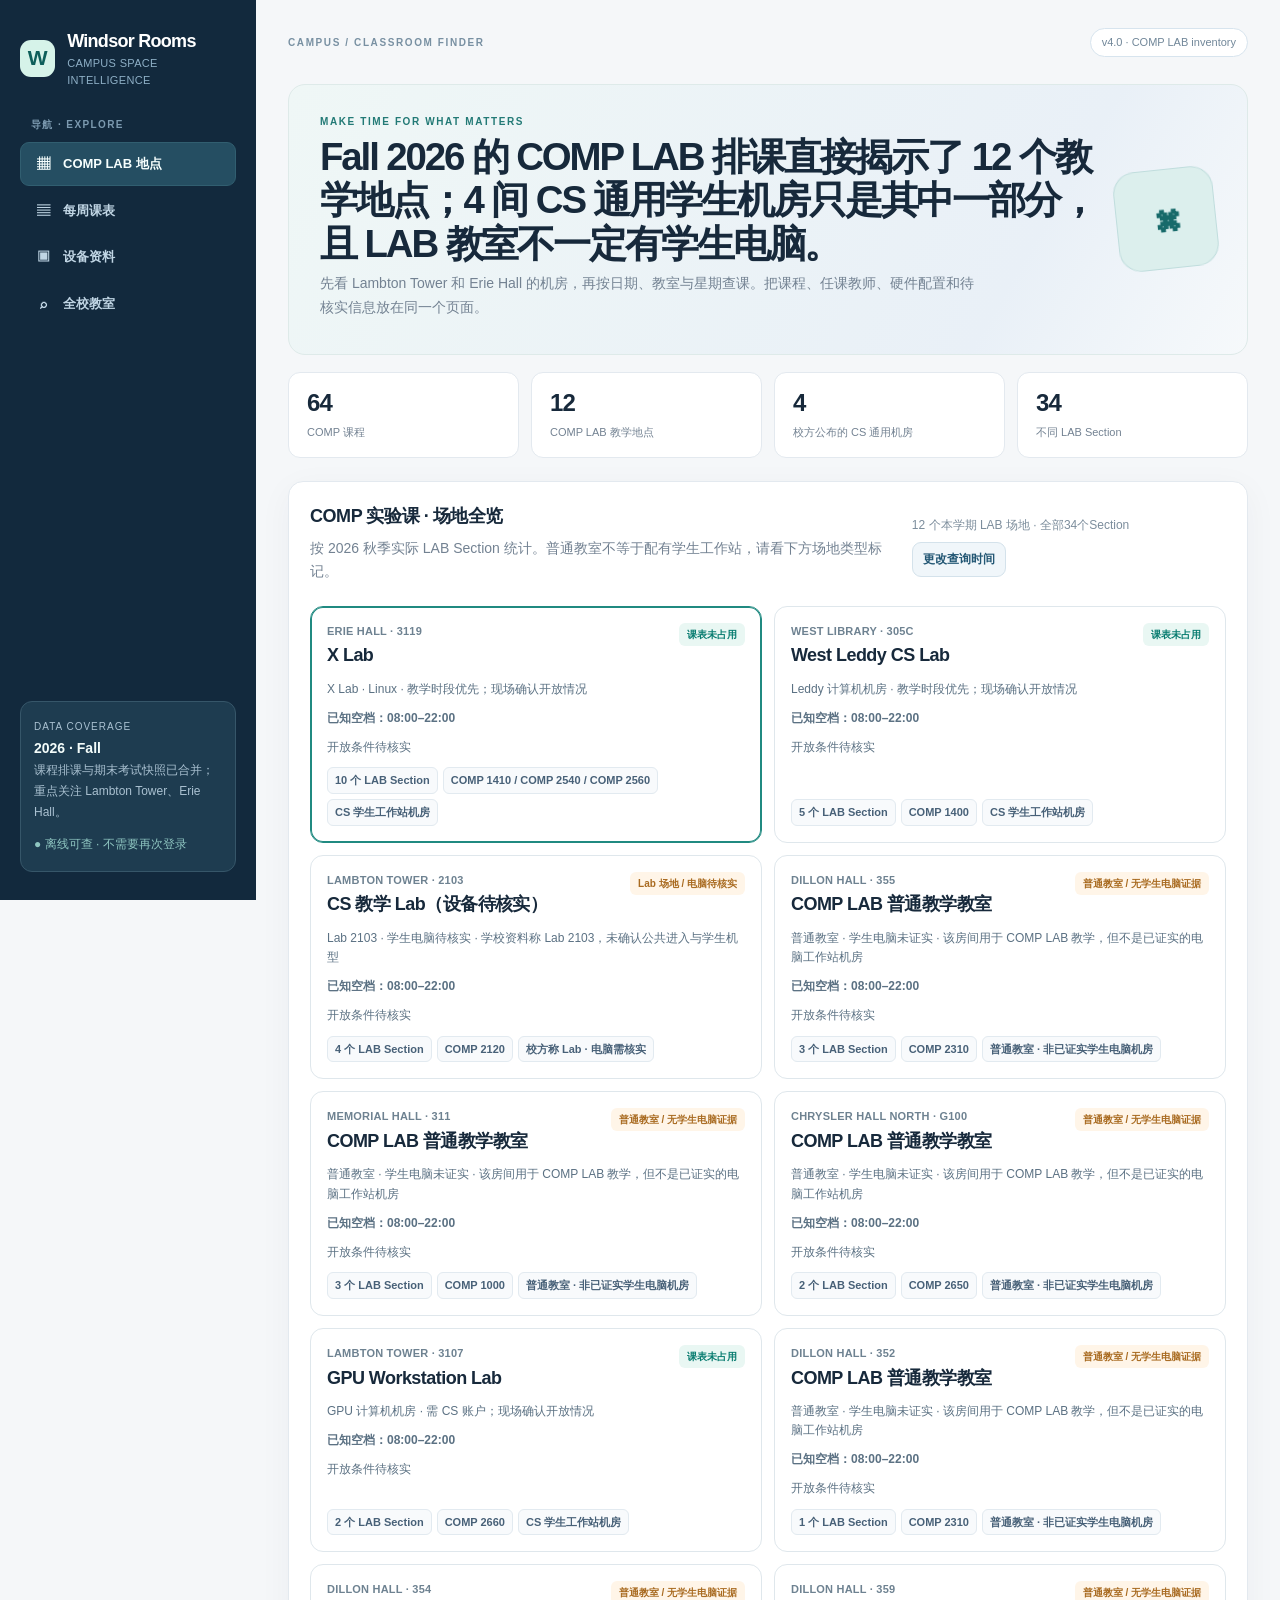
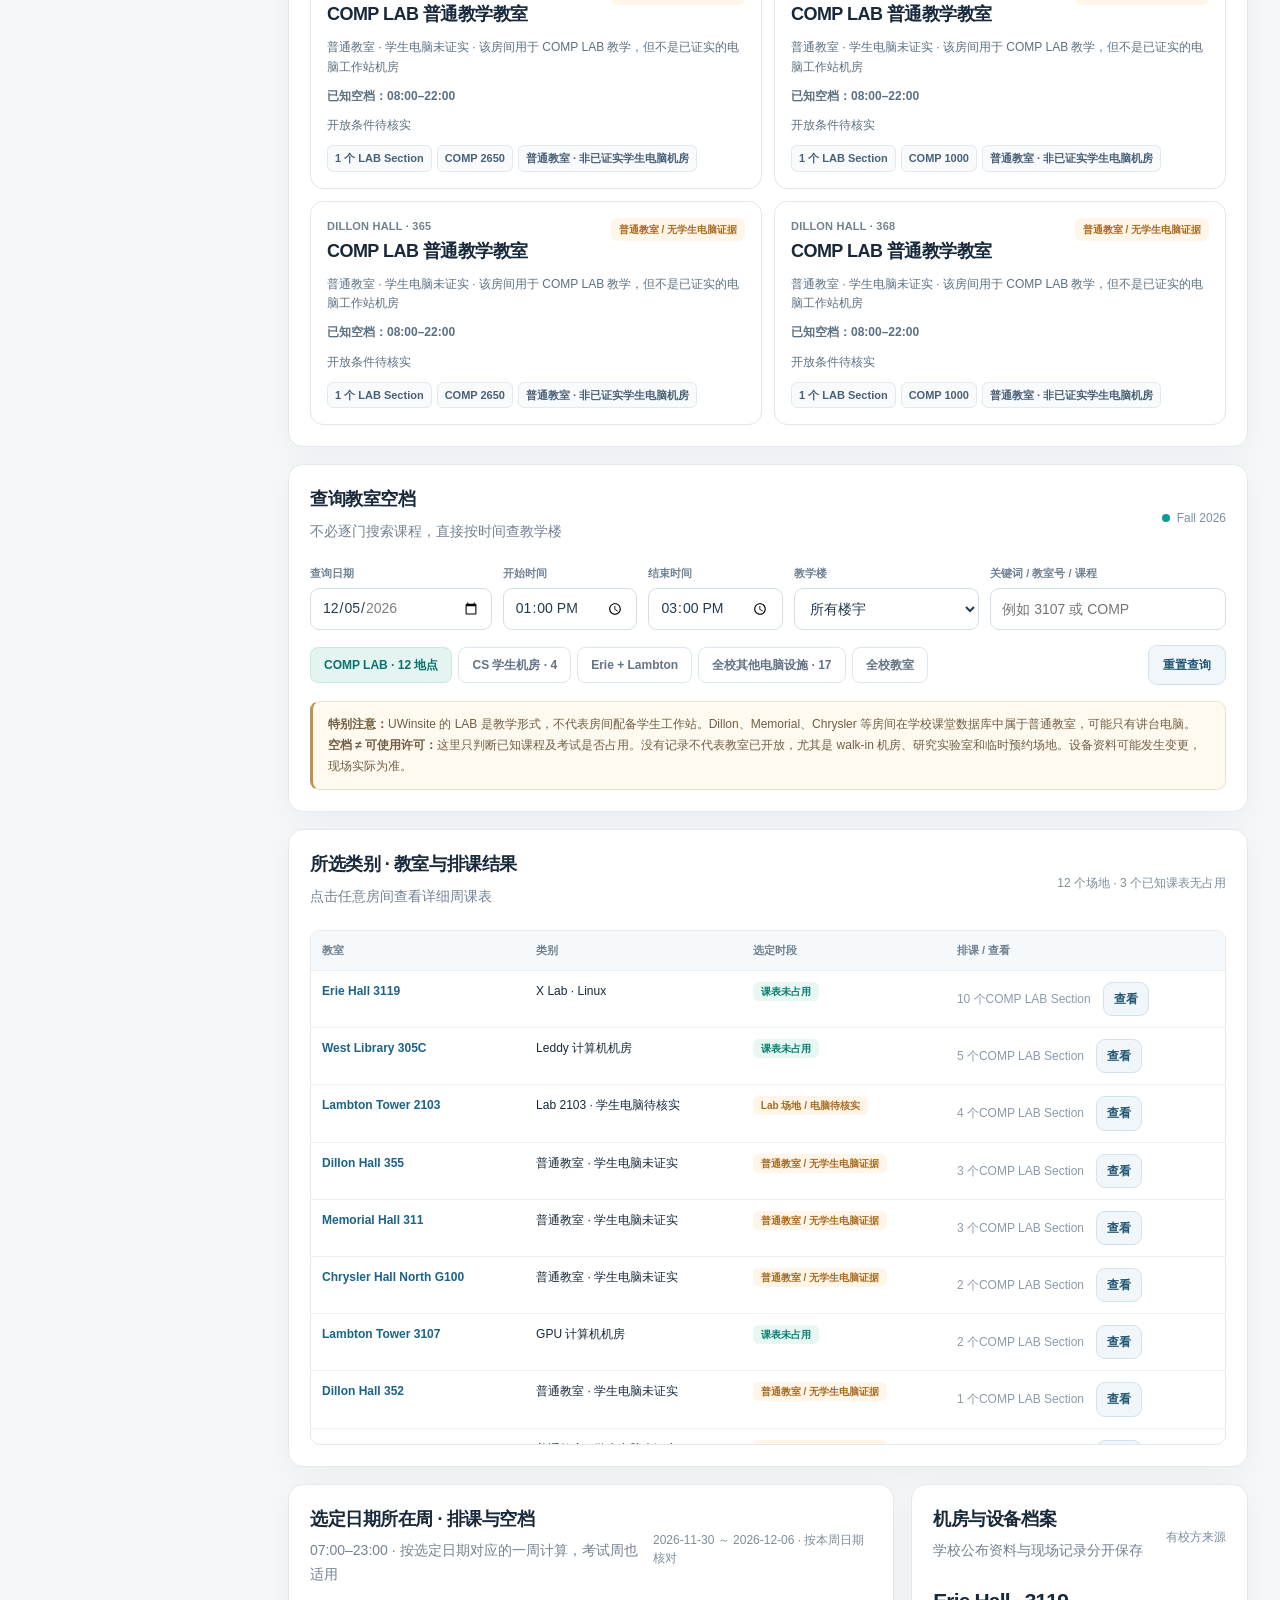
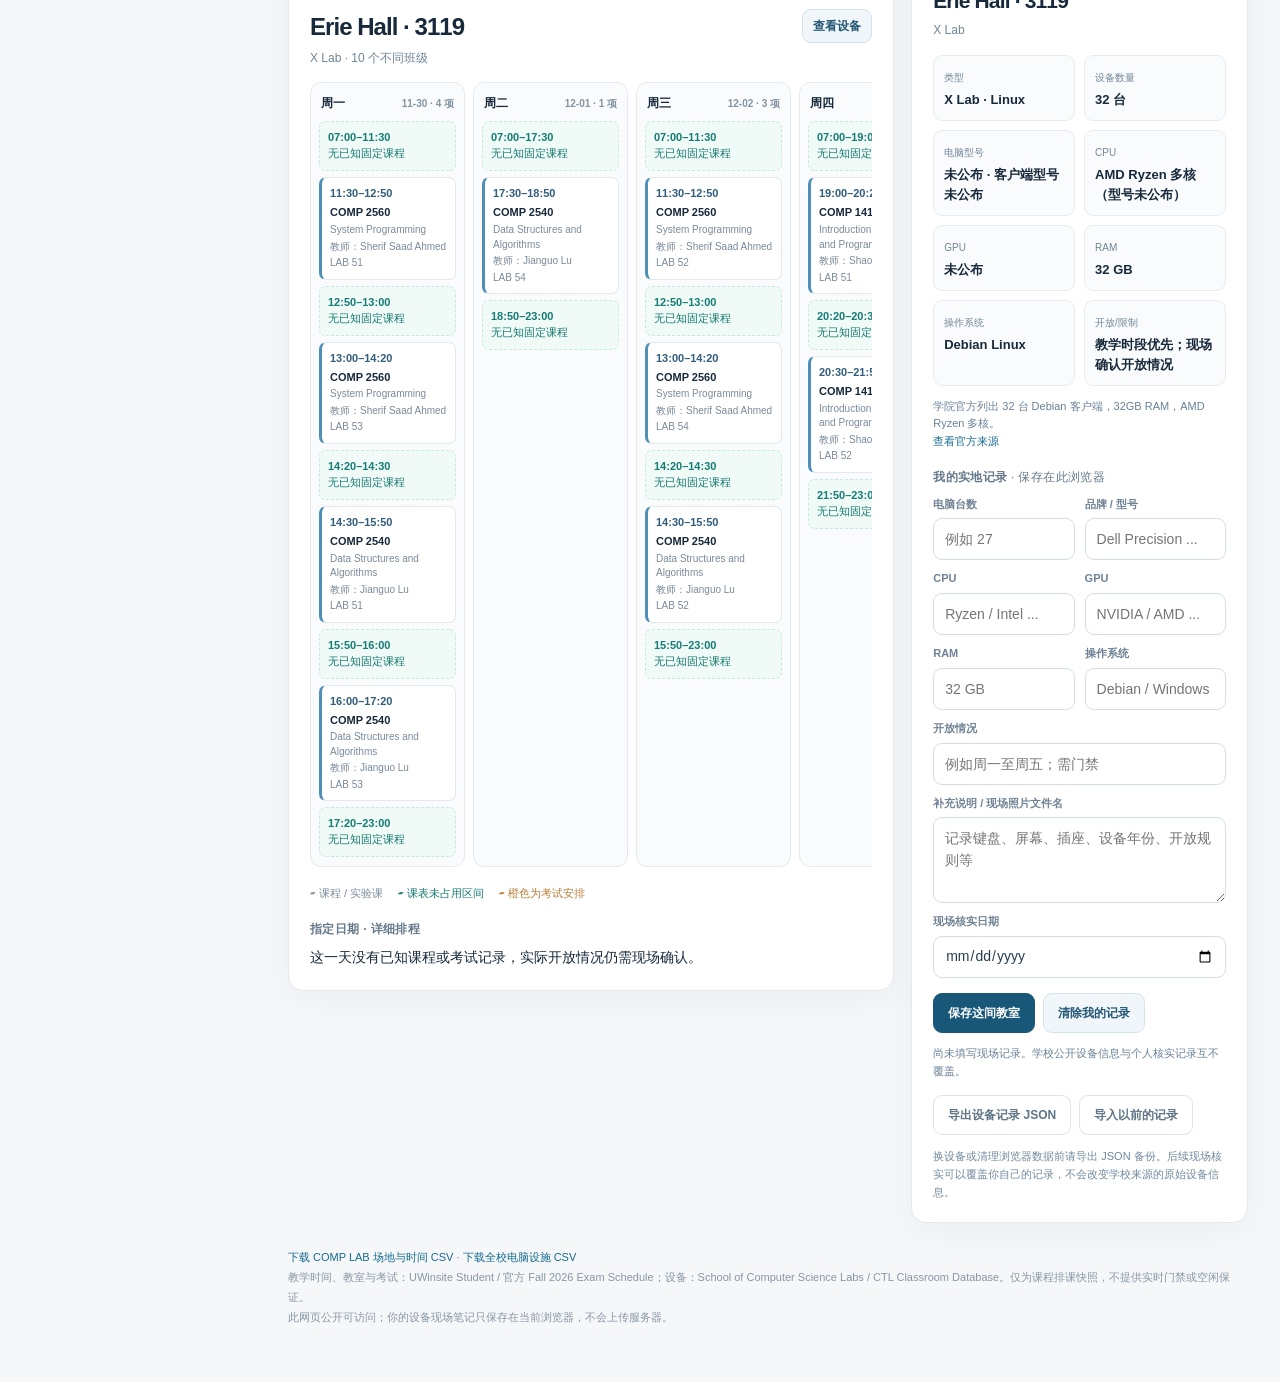
==== commit 47441beb: "Show all COMP lab section venues separately from CS workstation labs" ====
--- a/windsor-rooms/index.html
+++ b/windsor-rooms/index.html
@@ -1,5 +1,5 @@
 <!doctype html><html lang="zh-CN"><head>
-<meta charset="utf-8"/><meta name="robots" content="noindex,nofollow"/><meta name="referrer" content="strict-origin-when-cross-origin"/><meta name="description" content="University of Windsor classroom schedule lookup, Erie Hall and Lambton Tower CS labs, Fall 2026."/><meta name="viewport" content="width=device-width,initial-scale=1"/>
+<meta charset="utf-8"/><meta name="robots" content="noindex,nofollow"/><meta name="referrer" content="strict-origin-when-cross-origin"/><meta name="viewport" content="width=device-width,initial-scale=1"/>
 <meta name="color-scheme" content="light"/><title>Windsor Rooms · 教室空档和电脑机房</title>
 <link rel="stylesheet" href="./styles.css"/>
 </head><body>
@@ -7,7 +7,7 @@
 <aside class="sidebar">
  <div class="brand"><div class="brand-icon">W</div><div><div class="brand-name">Windsor Rooms</div><div class="brand-small">CAMPUS SPACE INTELLIGENCE</div></div></div>
  <nav><div class="nav-title">导航 · Explore</div>
- <button class="nav-link active" data-scroll="focus"><span class="mark">▦</span>电脑机房</button>
+ <button class="nav-link active" data-scroll="focus"><span class="mark">▦</span>COMP LAB 地点</button>
  <button class="nav-link" data-scroll="weekly"><span class="mark">▤</span>每周课表</button>
  <button class="nav-link" data-scroll="inventory"><span class="mark">▣</span>设备资料</button>
  <button class="nav-link" data-scroll="all"><span class="mark">⌕</span>全校教室</button>
@@ -15,16 +15,16 @@
  <div class="nav-note"><div style="font-size:10px;letter-spacing:.1em">DATA COVERAGE</div><strong>2026 · Fall</strong><div>课程排课与期末考试快照已合并；重点关注 Lambton Tower、Erie Hall。</div><div style="margin-top:11px;color:#8fc6c1">● 离线可查 · 不需要再次登录</div></div>
 </aside>
 <main class="workspace">
- <div class="topline"><span class="eyebrow">CAMPUS / CLASSROOM FINDER</span><span class="version">v3.1 · campus-wide inventory</span></div>
- <div class="hero"><div><div class="eyebrow" style="color:#237a76">MAKE TIME FOR WHAT MATTERS</div><h1>看看哪间电脑机房可能空着。</h1><p class="subtext">先看 Lambton Tower 和 Erie Hall 的机房，再按日期、教室与星期查课。把课程、任课教师、硬件配置和待核实信息放在同一个页面。</p></div><div class="hero-symbol">⌘</div></div>
+ <div class="topline"><span class="eyebrow">CAMPUS / CLASSROOM FINDER</span><span class="version">v4.0 · COMP LAB inventory</span></div>
+ <div class="hero"><div><div class="eyebrow" style="color:#237a76">MAKE TIME FOR WHAT MATTERS</div><h1>Fall 2026 的 COMP LAB 排课直接揭示了 12 个教学地点；4 间 CS 通用学生机房只是其中一部分，且 LAB 教室不一定有学生电脑。</h1><p class="subtext">先看 Lambton Tower 和 Erie Hall 的机房，再按日期、教室与星期查课。把课程、任课教师、硬件配置和待核实信息放在同一个页面。</p></div><div class="hero-symbol">⌘</div></div>
  <div class="metrics">
-  <div class="metric"><strong id="mCourses">—</strong><small>全校课程</small></div>
-  <div class="metric"><strong id="mRooms">—</strong><small>已知教室 / 考场</small></div>
-  <div class="metric"><strong id="mLabs">—</strong><small>已收录电脑设施（含受限）</small></div>
-  <div class="metric"><strong id="mEvents">—</strong><small>每周排课时段</small></div>
+  <div class="metric"><strong id="mCourses">—</strong><small>COMP 课程</small></div>
+  <div class="metric"><strong id="mRooms">—</strong><small>COMP LAB 教学地点</small></div>
+  <div class="metric"><strong id="mLabs">—</strong><small>校方公布的 CS 通用机房</small></div>
+  <div class="metric"><strong id="mEvents">—</strong><small>不同 LAB Section</small></div>
  </div>
  <section class="panel" id="focus">
-  <div class="heading"><div><h2>电脑机房与计算设施</h2><p class="subtext" id="focusCaption">优先展示 GPU 机房、X Lab 和 Java Lab</p></div><div style="display:flex;gap:8px;align-items:center;flex-wrap:wrap"><span class="meta" id="focusCount"></span><button class="btn secondary tiny" id="jumpFilters">更改查询时间</button></div></div>
+  <div class="heading"><div><h2>COMP 实验课 · 场地全览</h2><p class="subtext" id="focusCaption">按 2026 秋季实际 LAB Section 统计。普通教室不等于配有学生工作站，请看下方场地类型标记。</p></div><div style="display:flex;gap:8px;align-items:center;flex-wrap:wrap"><span class="meta" id="focusCount"></span><button class="btn secondary tiny" id="jumpFilters">更改查询时间</button></div></div>
   <div class="lab-grid" id="labCards"></div>
  </section>
  <section class="panel" id="filters">
@@ -38,17 +38,19 @@
   </div>
   <div class="toolbar">
    <div class="segments" role="group" aria-label="房间范围">
-    <button class="segment active" id="filterLabs">全部电脑设施</button>
+    <button class="segment active" id="filterComp">COMP LAB · 12 地点</button>
+    <button class="segment" id="filterLabs">CS 学生机房 · 4</button>
     <button class="segment" id="filterFocus">Erie + Lambton</button>
+    <button class="segment" id="filterOther">全校其他电脑设施 · 17</button>
     <button class="segment" id="filterAll">全校教室</button>
    </div>
    <button class="btn secondary" id="btnReset">重置查询</button>
   </div>
-  <div class="notice"><b>空档 ≠ 可使用许可：</b>这里只判断已知课程及考试是否占用。没有记录不代表教室已开放，尤其是 walk-in 机房、研究实验室和临时预约场地。设备资料可能发生变更，现场实际为准。</div>
+  <div class="notice"><b>特别注意：</b>UWinsite 的 LAB 是教学形式，不代表房间配备学生工作站。Dillon、Memorial、Chrysler 等房间在学校课堂数据库中属于普通教室，可能只有讲台电脑。<br><b>空档 ≠ 可使用许可：</b>这里只判断已知课程及考试是否占用。没有记录不代表教室已开放，尤其是 walk-in 机房、研究实验室和临时预约场地。设备资料可能发生变更，现场实际为准。</div>
  </section>
  <section class="panel" id="all">
-  <div class="heading"><div><h2>所有房间 · 查询结果</h2><p class="subtext">点击任意房间查看详细周课表</p></div><span class="meta" id="allCount"></span></div>
-  <div class="roomlist"><table><thead><tr><th>教室</th><th>类别</th><th>选定时段</th><th>学期周课次 / 查看</th></tr></thead><tbody id="roomRows"></tbody></table></div>
+  <div class="heading"><div><h2>所选类别 · 教室与排课结果</h2><p class="subtext">点击任意房间查看详细周课表</p></div><span class="meta" id="allCount"></span></div>
+  <div class="roomlist"><table><thead><tr><th>教室</th><th>类别</th><th>选定时段</th><th>排课 / 查看</th></tr></thead><tbody id="roomRows"></tbody></table></div>
  </section>
  <div class="two-col">
   <section class="panel" id="weekly">
@@ -83,34 +85,23 @@
    <div class="info-note">换设备或清理浏览器数据前请导出 JSON 备份。后续现场核实可以覆盖你自己的记录，不会改变学校来源的原始设备信息。</div>
   </section>
  </div>
- <footer><a href="./labs.csv" download>下载电脑设施清单 CSV</a> · <a href="./data.json.gz" download>下载课程排程压缩数据</a><br>教学时间、教室与考试：UWinsite Student / 官方 Fall 2026 Exam Schedule；设备：School of Computer Science Labs / CTL Classroom Database。仅为课程排课快照，不提供实时门禁或空闲保证。<br>本网站是公开可访问的排课快照；个人现场设备笔记只保存在你的浏览器，不上传服务器。</footer>
+ <footer><a href="./comp-labs.csv" download>下载 COMP LAB 场地与时间 CSV</a> · <a href="./labs.csv" download>下载全校电脑设施 CSV</a><br>教学时间、教室与考试：UWinsite Student / 官方 Fall 2026 Exam Schedule；设备：School of Computer Science Labs / CTL Classroom Database。仅为课程排课快照，不提供实时门禁或空闲保证。<br>此网页公开可访问；你的设备现场笔记只保存在当前浏览器，不会上传服务器。</footer>
 </main></div>
 <div id="toast" role="status"></div>
-<div id="loadStatus" style="position:fixed;left:24px;bottom:18px;padding:12px 16px;background:#fff;border:1px solid #ccdde8;border-radius:9px;box-shadow:0 5px 20px #2034491b;z-index:20">正在加载课程数据…</div>
+<div id="loadStatus" style="position:fixed;bottom:24px;left:24px;background:white;padding:10px;border:1px solid #ddd;border-radius:9px;z-index:30">正在加载课程数据…</div>
 <script>
 (async function () {
-  try {
-    const response = await fetch('./data.json.gz', {cache:'no-cache'});
-    if (!response.ok) throw new Error('排课数据 HTTP '+response.status);
-    const bytes = new Uint8Array(await response.arrayBuffer());
-    let decoded;
-    if (bytes[0]===31 && bytes[1]===139) {
-      if (!('DecompressionStream' in window)) throw new Error('此浏览器暂不支持压缩数据，请使用最新版 Chrome / Safari / Edge');
-      decoded = await new Response(new Blob([bytes]).stream().pipeThrough(new DecompressionStream('gzip'))).text();
-    } else {
-      decoded = new TextDecoder().decode(bytes);
-    }
-    window.WD = JSON.parse(decoded);
-    const script = document.createElement('script');
-    script.src = './app.js';
-    script.onerror = () => { document.getElementById('loadStatus').textContent = '网页脚本加载失败，请检查网络连接'; };
-    document.body.appendChild(script);
-    document.getElementById('loadStatus').remove();
-  } catch (error) {
-    const el = document.getElementById('loadStatus');
-    el.textContent = '页面数据加载失败：'+error.message+'。请刷新或稍后再试。';
-    el.style.color = '#9b342e';
-  }
+ try {
+  const response=await fetch('./data.json.gz',{cache:'no-cache'});
+  if(!response.ok) throw new Error('排课数据 HTTP '+response.status);
+  const bytes=new Uint8Array(await response.arrayBuffer());
+  const text=bytes[0]===31&&bytes[1]===139
+   ? await new Response(new Blob([bytes]).stream().pipeThrough(new DecompressionStream('gzip'))).text()
+   : new TextDecoder().decode(bytes);
+  window.WD=JSON.parse(text);
+  const s=document.createElement('script');s.src='./app.js';s.onerror=()=>{document.getElementById('loadStatus').textContent='程序载入失败，请刷新网页';};document.body.append(s);
+  document.getElementById('loadStatus').remove();
+ } catch(e){let el=document.getElementById('loadStatus');if(el){el.textContent='数据加载失败：'+e.message;el.style.color='#b94037';}}
 })();
 </script>
 </body></html>
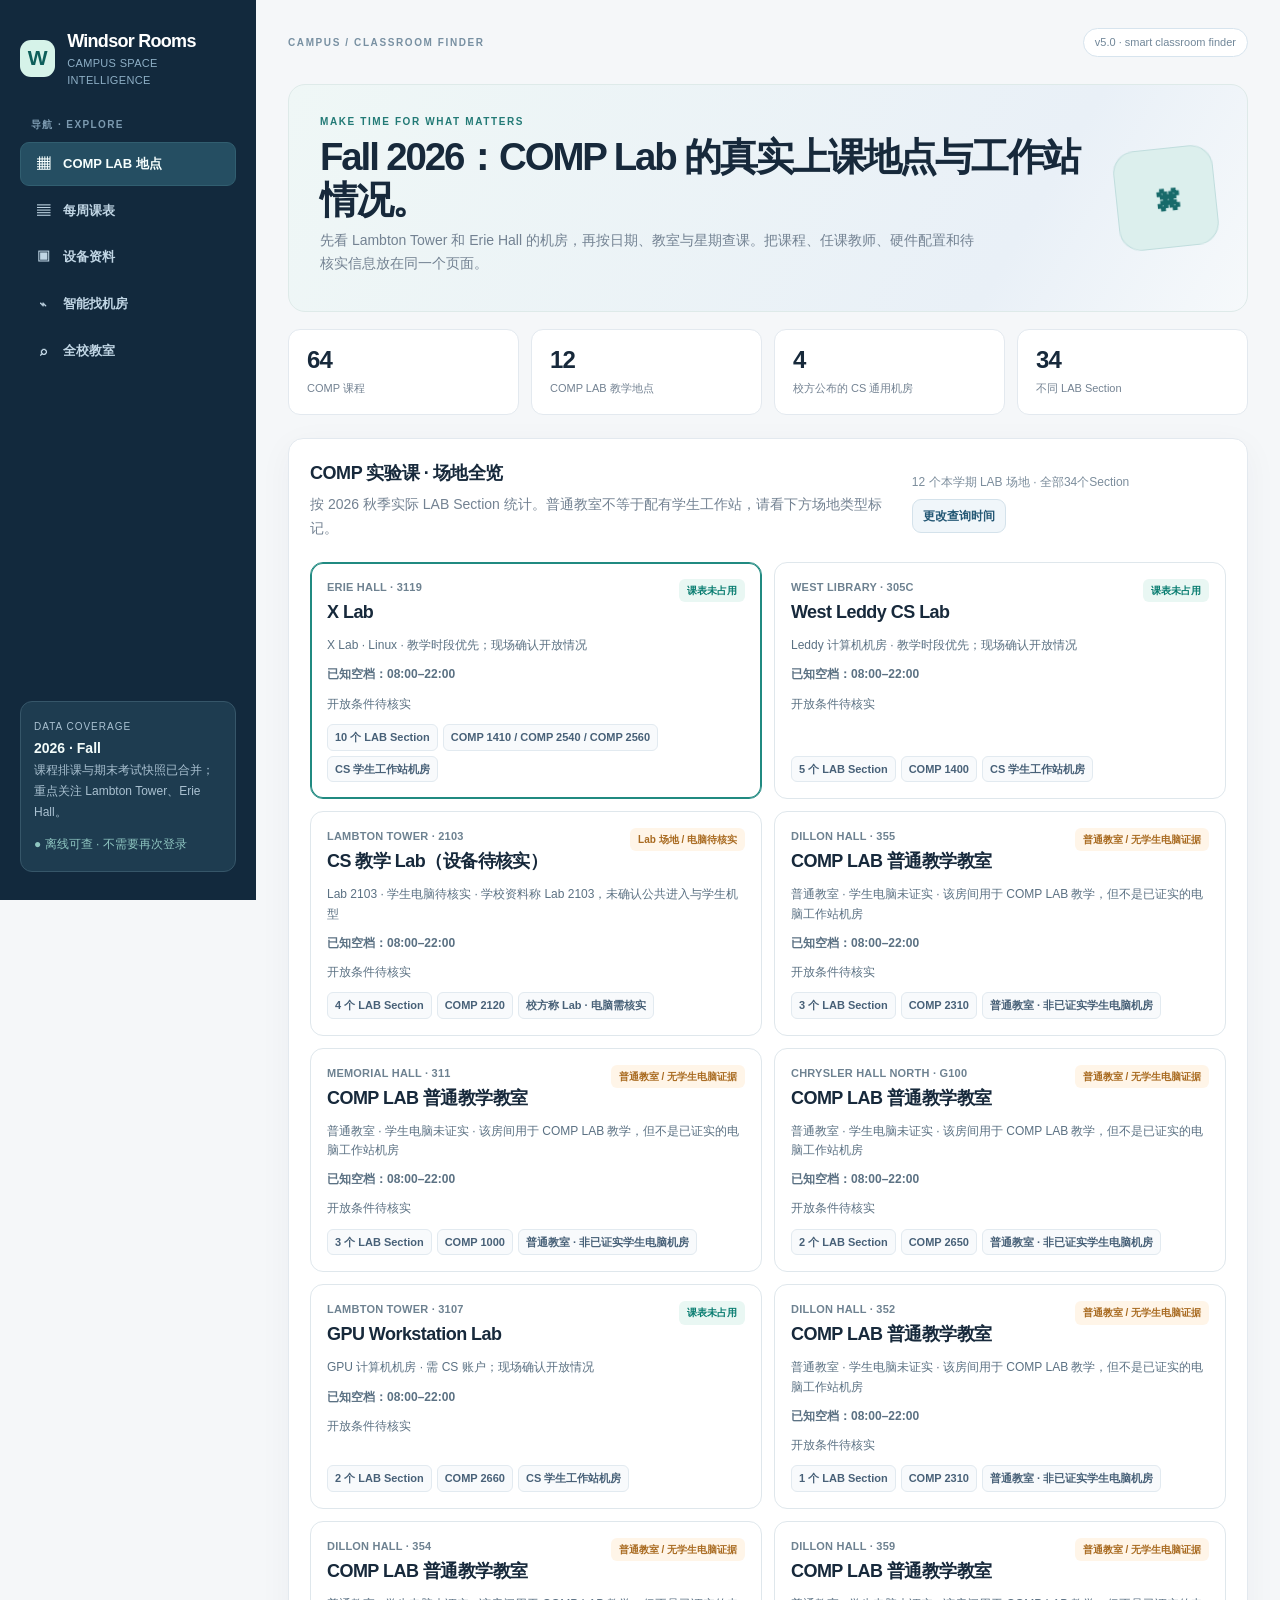
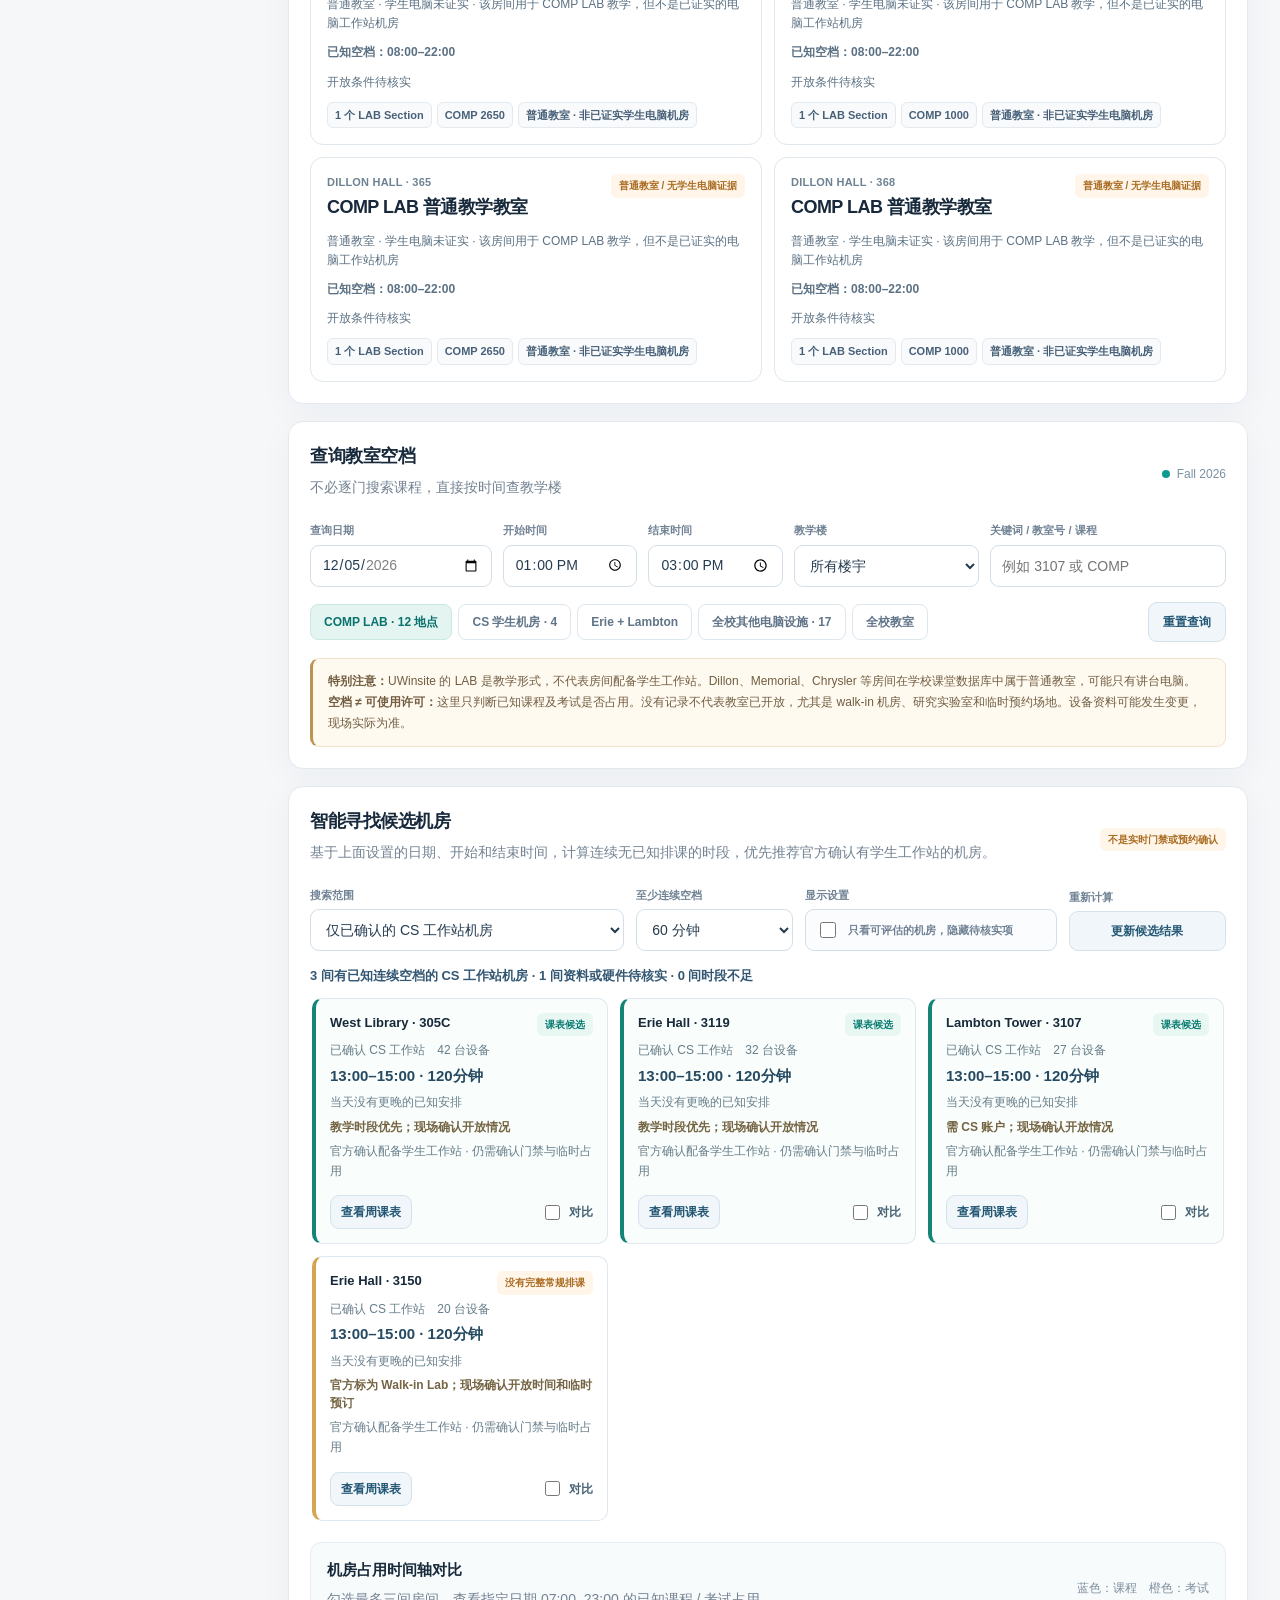
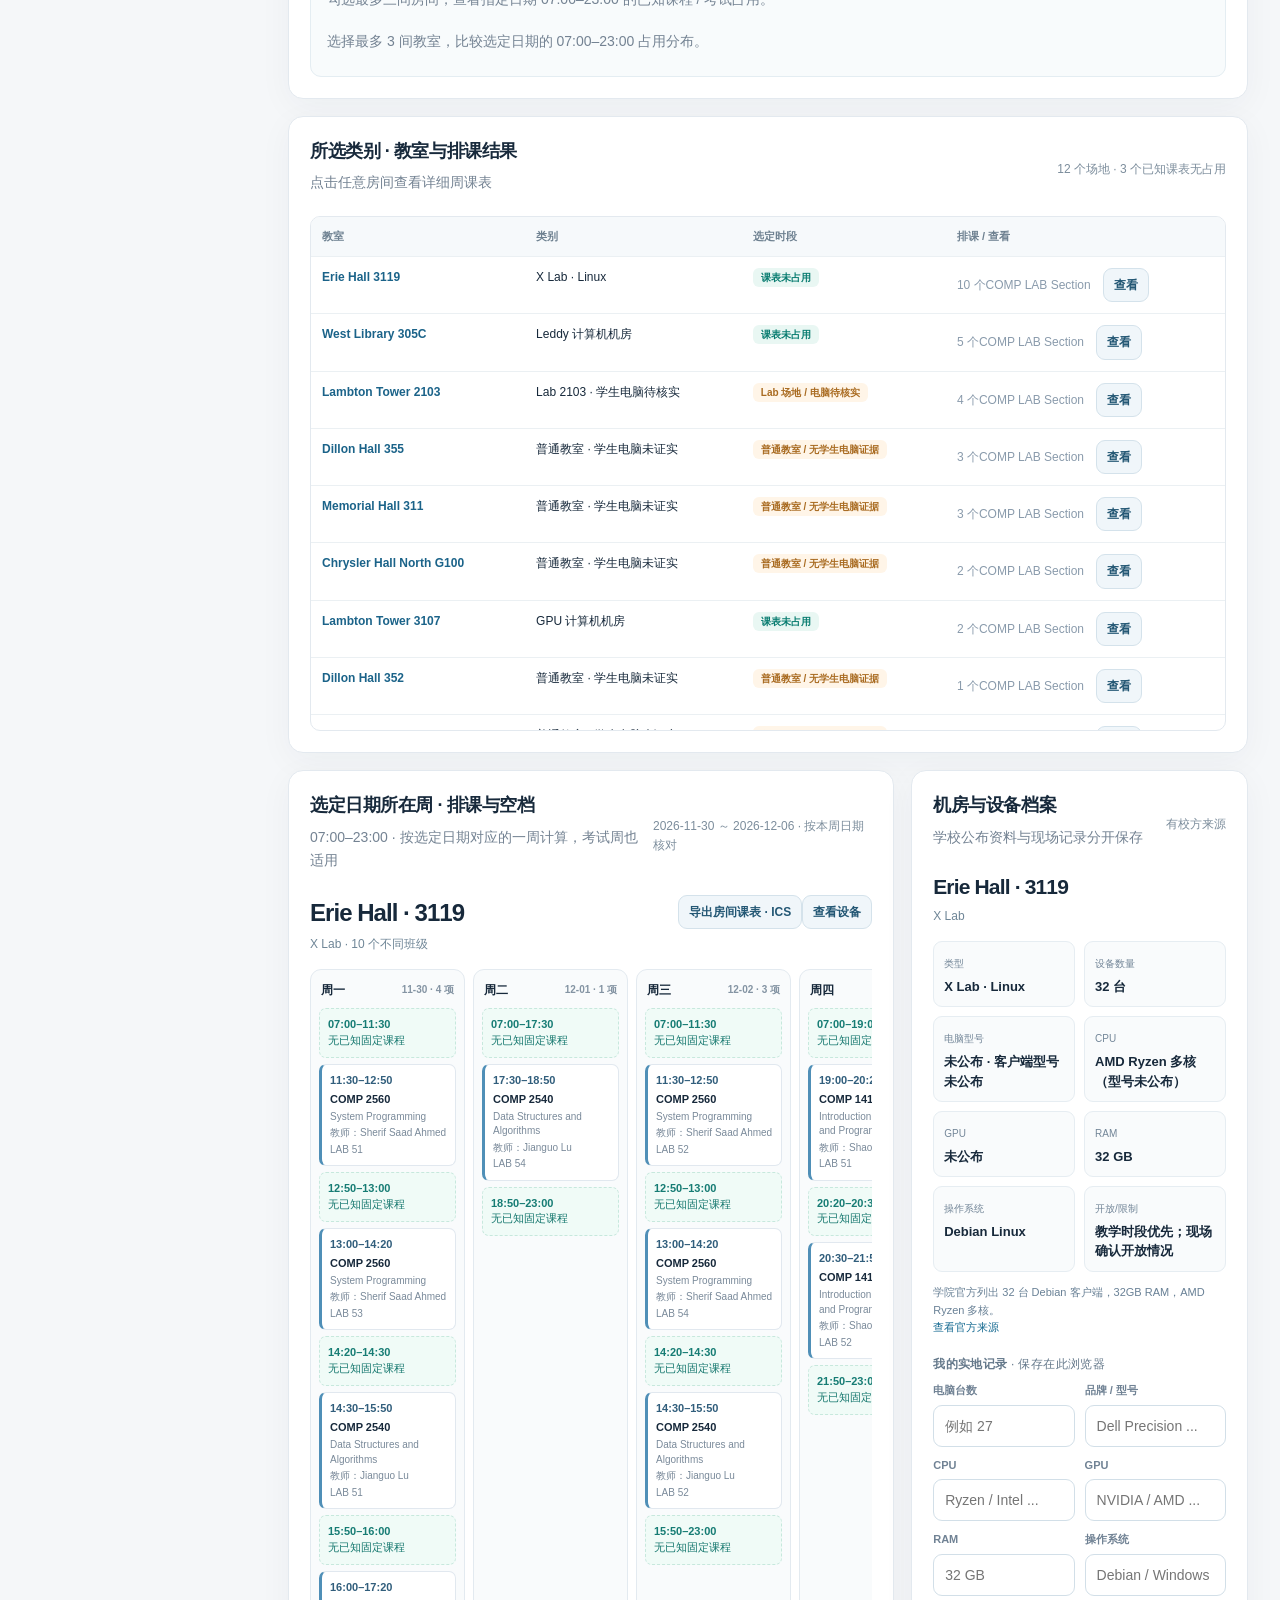
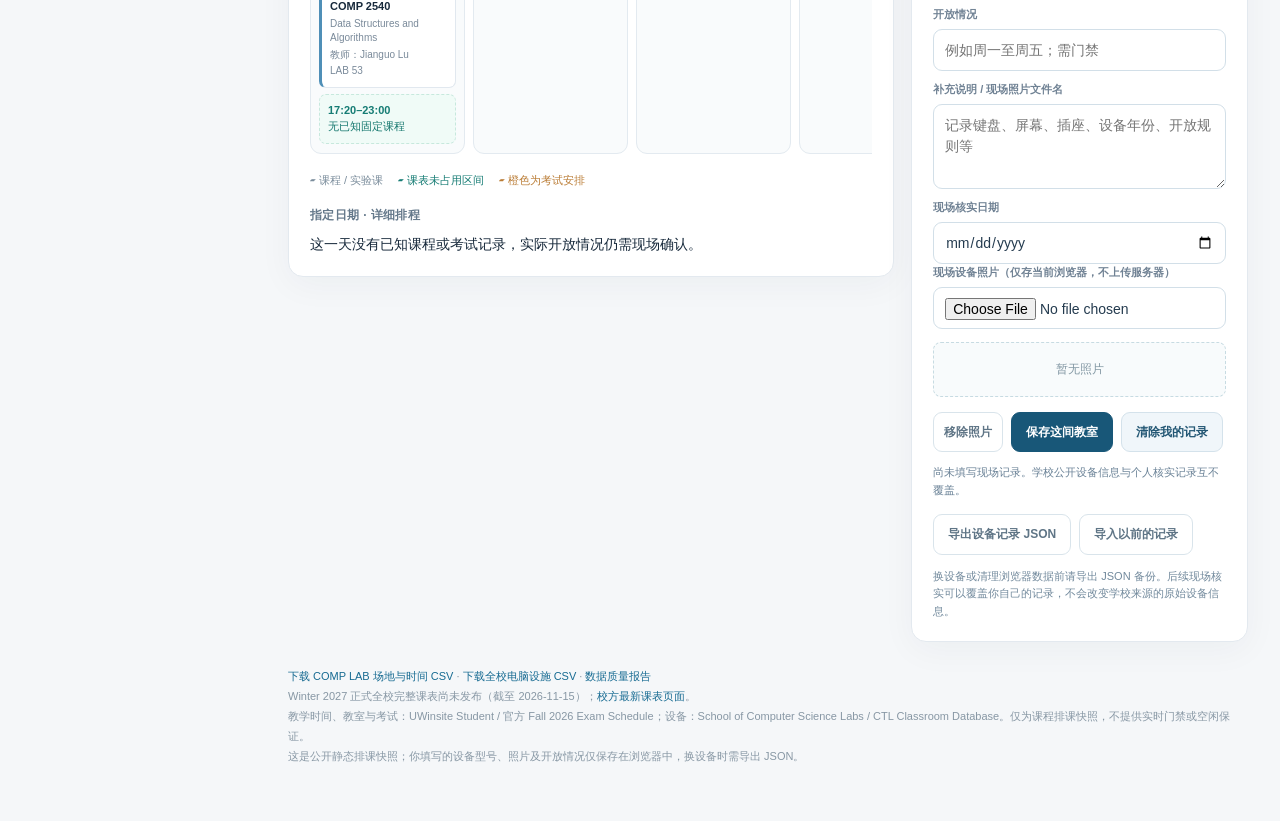
==== commit dbb29da1: "Finish CS room finder: verified instructors, free-slot ranking, calendar, photos and data checks" ====
--- a/windsor-rooms/index.html
+++ b/windsor-rooms/index.html
@@ -10,13 +10,14 @@
  <button class="nav-link active" data-scroll="focus"><span class="mark">▦</span>COMP LAB 地点</button>
  <button class="nav-link" data-scroll="weekly"><span class="mark">▤</span>每周课表</button>
  <button class="nav-link" data-scroll="inventory"><span class="mark">▣</span>设备资料</button>
+ <button class="nav-link" data-scroll="smartSearch"><span class="mark">⌁</span>智能找机房</button>
  <button class="nav-link" data-scroll="all"><span class="mark">⌕</span>全校教室</button>
  </nav>
  <div class="nav-note"><div style="font-size:10px;letter-spacing:.1em">DATA COVERAGE</div><strong>2026 · Fall</strong><div>课程排课与期末考试快照已合并；重点关注 Lambton Tower、Erie Hall。</div><div style="margin-top:11px;color:#8fc6c1">● 离线可查 · 不需要再次登录</div></div>
 </aside>
 <main class="workspace">
- <div class="topline"><span class="eyebrow">CAMPUS / CLASSROOM FINDER</span><span class="version">v4.0 · COMP LAB inventory</span></div>
- <div class="hero"><div><div class="eyebrow" style="color:#237a76">MAKE TIME FOR WHAT MATTERS</div><h1>Fall 2026 的 COMP LAB 排课直接揭示了 12 个教学地点；4 间 CS 通用学生机房只是其中一部分，且 LAB 教室不一定有学生电脑。</h1><p class="subtext">先看 Lambton Tower 和 Erie Hall 的机房，再按日期、教室与星期查课。把课程、任课教师、硬件配置和待核实信息放在同一个页面。</p></div><div class="hero-symbol">⌘</div></div>
+ <div class="topline"><span class="eyebrow">CAMPUS / CLASSROOM FINDER</span><span class="version">v5.0 · smart classroom finder</span></div>
+ <div class="hero"><div><div class="eyebrow" style="color:#237a76">MAKE TIME FOR WHAT MATTERS</div><h1><span id="termHero">Fall 2026</span>：COMP Lab 的真实上课地点与工作站情况。</h1><p class="subtext">先看 Lambton Tower 和 Erie Hall 的机房，再按日期、教室与星期查课。把课程、任课教师、硬件配置和待核实信息放在同一个页面。</p></div><div class="hero-symbol">⌘</div></div>
  <div class="metrics">
   <div class="metric"><strong id="mCourses">—</strong><small>COMP 课程</small></div>
   <div class="metric"><strong id="mRooms">—</strong><small>COMP LAB 教学地点</small></div>
@@ -28,7 +29,7 @@
   <div class="lab-grid" id="labCards"></div>
  </section>
  <section class="panel" id="filters">
-  <div class="heading"><div><h2>查询教室空档</h2><p class="subtext">不必逐门搜索课程，直接按时间查教学楼</p></div><div class="title-side"><i class="small-dot"></i>Fall 2026</div></div>
+  <div class="heading"><div><h2>查询教室空档</h2><p class="subtext">不必逐门搜索课程，直接按时间查教学楼</p></div><div class="title-side"><i class="small-dot"></i><span id="termLabel">Fall 2026</span></div></div>
   <div class="filters">
    <div class="field"><label for="date">查询日期</label><input id="date" type="date" value="2026-11-13" min="2026-09-01" max="2026-12-22"/></div>
    <div class="field"><label for="from">开始时间</label><input id="from" type="time" value="13:00"/></div>
@@ -48,6 +49,18 @@
   </div>
   <div class="notice"><b>特别注意：</b>UWinsite 的 LAB 是教学形式，不代表房间配备学生工作站。Dillon、Memorial、Chrysler 等房间在学校课堂数据库中属于普通教室，可能只有讲台电脑。<br><b>空档 ≠ 可使用许可：</b>这里只判断已知课程及考试是否占用。没有记录不代表教室已开放，尤其是 walk-in 机房、研究实验室和临时预约场地。设备资料可能发生变更，现场实际为准。</div>
  </section>
+ <section class="panel" id="smartSearch">
+  <div class="heading"><div><h2>智能寻找候选机房</h2><p class="subtext">基于上面设置的日期、开始和结束时间，计算连续无已知排课的时段，优先推荐官方确认有学生工作站的机房。</p></div><span class="pill caution">不是实时门禁或预约确认</span></div>
+  <div class="smart-controls">
+    <div class="field"><label for="smartScope">搜索范围</label><select id="smartScope"><option value="verified">仅已确认的 CS 工作站机房</option><option value="comp">12 个 COMP LAB 教学地点（含普通教室）</option><option value="facilities">全部已知电脑设施（含限制使用）</option><option value="all">全校已知房间（包括普通教室）</option></select></div>
+    <div class="field"><label for="smartMin">至少连续空档</label><select id="smartMin"><option value="30">30 分钟</option><option value="45">45 分钟</option><option value="60" selected>60 分钟</option><option value="90">90 分钟</option><option value="120">120 分钟</option><option value="180">180 分钟</option></select></div>
+    <div class="field"><label for="smartHideUncertain">显示设置</label><label class="smart-checkbox"><input type="checkbox" id="smartHideUncertain"/> 只看可评估的机房，隐藏待核实项</label></div>
+    <div class="field"><label>重新计算</label><button id="smartRefresh" class="btn secondary" type="button">更新候选结果</button></div>
+  </div>
+  <div id="smartCount" aria-live="polite" class="smart-count"></div>
+  <div id="smartResults" class="smart-grid"></div>
+  <div class="smart-compare-wrap"><div class="heading"><div><h3>机房占用时间轴对比</h3><p class="subtext">勾选最多三间房间，查看指定日期 07:00–23:00 的已知课程 / 考试占用。</p></div><span class="meta">蓝色：课程　橙色：考试</span></div><div id="smartCompare"></div></div>
+ </section>
  <section class="panel" id="all">
   <div class="heading"><div><h2>所选类别 · 教室与排课结果</h2><p class="subtext">点击任意房间查看详细周课表</p></div><span class="meta" id="allCount"></span></div>
   <div class="roomlist"><table><thead><tr><th>教室</th><th>类别</th><th>选定时段</th><th>排课 / 查看</th></tr></thead><tbody id="roomRows"></tbody></table></div>
@@ -55,7 +68,7 @@
  <div class="two-col">
   <section class="panel" id="weekly">
    <div class="heading"><div><h2>选定日期所在周 · 排课与空档</h2><p class="subtext">07:00–23:00 · 按选定日期对应的一周计算，考试周也适用</p></div><span class="meta" id="weekCaption">星期一至日</span></div>
-   <div class="section-intro"><div><div class="room-heading" id="selectedTitle">Erie Hall · 3119</div><div class="room-sub" id="selectedSub"></div></div><button class="btn secondary tiny" id="jumpSpecs">查看设备</button></div>
+   <div class="section-intro"><div><div class="room-heading" id="selectedTitle">Erie Hall · 3119</div><div class="room-sub" id="selectedSub"></div></div><div class="actions" style="margin:0"><button class="btn secondary tiny" type="button" id="exportRoomICS">导出房间课表 · ICS</button><button class="btn secondary tiny" type="button" id="jumpSpecs">查看设备</button></div></div>
    <div class="week-scroll"><div class="week" id="weeklyGrid"></div></div>
    <div class="room-day-legend"><span>▰ 课程 / 实验课</span><span style="color:#167c74">▰ 课表未占用区间</span><span style="color:#ba7c35">▰ 橙色为考试安排</span></div>
    <div class="note-title">指定日期 · 详细排程</div><div class="cards" id="dateEvents"></div>
@@ -78,14 +91,15 @@
      <div class="field wide"><label for="notes">补充说明 / 现场照片文件名</label><textarea id="notes" rows="3" placeholder="记录键盘、屏幕、插座、设备年份、开放规则等"></textarea></div>
      <div class="field wide"><label for="checked">现场核实日期</label><input id="checked" type="date"/></div>
     </div>
-    <div class="form-tools"><button type="submit" class="btn">保存这间教室</button><button type="button" class="btn secondary" id="clearNote">清除我的记录</button></div>
+    <div class="field wide"><label for="roomPhoto">现场设备照片（仅存当前浏览器，不上传服务器）</label><input id="roomPhoto" type="file" accept="image/jpeg,image/png,image/webp"/><div id="roomPhotoPreview" class="photo-preview">暂无照片</div></div>
+    <div class="form-tools"><button type="button" id="photoClear" class="btn ghost tiny">移除照片</button><button type="submit" class="btn">保存这间教室</button><button type="button" class="btn secondary" id="clearNote">清除我的记录</button></div>
    </form>
    <div class="source" id="localStatus">数据仅保存在这个浏览器的本地存储中，不上传给学校。</div>
    <div class="form-tools"><button class="btn ghost" id="exportNotes">导出设备记录 JSON</button><button class="btn ghost" id="importNotes">导入以前的记录</button><input type="file" id="importFile" accept=".json,application/json" hidden/></div>
    <div class="info-note">换设备或清理浏览器数据前请导出 JSON 备份。后续现场核实可以覆盖你自己的记录，不会改变学校来源的原始设备信息。</div>
   </section>
  </div>
- <footer><a href="./comp-labs.csv" download>下载 COMP LAB 场地与时间 CSV</a> · <a href="./labs.csv" download>下载全校电脑设施 CSV</a><br>教学时间、教室与考试：UWinsite Student / 官方 Fall 2026 Exam Schedule；设备：School of Computer Science Labs / CTL Classroom Database。仅为课程排课快照，不提供实时门禁或空闲保证。<br>此网页公开可访问；你的设备现场笔记只保存在当前浏览器，不会上传服务器。</footer>
+ <footer><a href="./comp-labs.csv" download>下载 COMP LAB 场地与时间 CSV</a> · <a href="./labs.csv" download>下载全校电脑设施 CSV</a> · <a href="./quality.json" target="_blank" rel="noopener noreferrer">数据质量报告</a><br>Winter 2027 正式全校完整课表尚未发布（截至 2026-11-15）；<a href="https://www.uwindsor.ca/registrar/541/timetable-information" target="_blank" rel="noopener noreferrer">校方最新课表页面</a>。<br>教学时间、教室与考试：UWinsite Student / 官方 Fall 2026 Exam Schedule；设备：School of Computer Science Labs / CTL Classroom Database。仅为课程排课快照，不提供实时门禁或空闲保证。<br>这是公开静态排课快照；你填写的设备型号、照片及开放情况仅保存在浏览器中，换设备时需导出 JSON。</footer>
 </main></div>
 <div id="toast" role="status"></div>
 <div id="loadStatus" style="position:fixed;bottom:24px;left:24px;background:white;padding:10px;border:1px solid #ddd;border-radius:9px;z-index:30">正在加载课程数据…</div>
@@ -99,8 +113,15 @@
    ? await new Response(new Blob([bytes]).stream().pipeThrough(new DecompressionStream('gzip'))).text()
    : new TextDecoder().decode(bytes);
   window.WD=JSON.parse(text);
-  const s=document.createElement('script');s.src='./app.js';s.onerror=()=>{document.getElementById('loadStatus').textContent='程序载入失败，请刷新网页';};document.body.append(s);
-  document.getElementById('loadStatus').remove();
+  const s=document.createElement('script');s.src='./app.js';
+  s.onerror=()=>{document.getElementById('loadStatus').textContent='程序载入失败，请刷新网页';};
+  s.onload=()=>{
+   const smart=document.createElement('script');smart.src='./smart.js';
+   smart.onerror=()=>{document.getElementById('loadStatus').textContent='智能查询模块载入失败';};
+   smart.onload=()=>document.getElementById('loadStatus')?.remove();
+   document.body.append(smart);
+  };
+  document.body.append(s);
  } catch(e){let el=document.getElementById('loadStatus');if(el){el.textContent='数据加载失败：'+e.message;el.style.color='#b94037';}}
 })();
 </script>
--- a/windsor-rooms/styles.css
+++ b/windsor-rooms/styles.css
@@ -48,3 +48,12 @@
 .two-col{min-width:0}.two-col>.panel{min-width:0;max-width:100%;overflow:hidden}.week-scroll{width:100%;max-width:100%;min-width:0;overflow-x:auto;overscroll-behavior-inline:contain}
 @media(max-width:1230px){.two-col{grid-template-columns:minmax(0,1fr)}}
 @media(max-width:800px){.workspace{min-width:0;max-width:100vw;overflow-x:clip}.panel{max-width:100%;min-width:0}.topline{min-width:0}.hero{min-width:0}.heading{min-width:0}.roomlist{max-width:100%;overflow-x:auto}}
+/* Smart finder */
+.smart-controls{display:grid;grid-template-columns:minmax(180px,2fr) minmax(140px,1fr) minmax(205px,1.6fr) minmax(130px,1fr);gap:12px;align-items:end}
+.smart-checkbox{display:flex;align-items:center;gap:9px;border:1px solid #d2dfe8;border-radius:9px;min-height:42px;padding:8px 10px;background:#fbfcfe;color:#4a6575;font-weight:550;cursor:pointer;font-size:12px}.smart-checkbox input{width:16px;height:16px;accent-color:#187e76}
+.smart-count{font-size:13px;color:#335773;font-weight:750;margin:15px 0 10px}.smart-grid{display:grid;grid-template-columns:repeat(auto-fill,minmax(245px,1fr));gap:12px;max-height:680px;overflow-y:auto;padding:2px 2px 4px}
+.smart-card{border:1px solid #dfe8ef;border-left:4px solid #d4a553;border-radius:10px;padding:14px;background:#fff;display:grid;gap:5px;align-content:start;min-width:0}.smart-card.smart-positive{border-left-color:#148477;background:#f9fdfb}.smart-card.smart-busy{border-left-color:#a9b9c5;background:#fafbfd}.smart-head{display:flex;align-items:start;gap:8px;justify-content:space-between}.smart-head b{font-size:13px}.smart-card p{font-size:12px;color:#667d8a;margin:0}.smart-gap{font-size:15px;color:#254a62;font-weight:790}.smart-card .smart-caution{font-weight:680;color:#756544}.smart-actions{display:flex;flex-wrap:wrap;align-items:center;justify-content:space-between;gap:8px;margin-top:9px}.smart-compare{display:flex;align-items:center;gap:6px;font-size:12px;font-weight:680;color:#496475;cursor:pointer}.smart-compare input{accent-color:#167e77;width:15px;height:15px}
+.smart-compare-wrap{margin-top:17px;padding:16px;border:1px solid #e4edf2;border-radius:11px;background:#f8fbfc}.smart-compare-wrap .heading{margin-bottom:13px}.compare-times{display:flex;justify-content:space-between;margin:0 2px 8px;color:#6a7c8f;font-size:11px}.compare-row{padding:10px;border:1px solid #e0e8ed;background:#fff;border-radius:9px;margin-top:8px;display:grid;grid-template-columns:minmax(130px,1fr) minmax(80px,.8fr) minmax(180px,2.6fr);align-items:center;gap:8px;font-size:12px}.compare-row>b{font-weight:780}.compare-row>span{color:#6e8494}.compare-track{height:22px;background:#e4eff0;border-radius:5px;position:relative;overflow:hidden;min-width:180px}.compare-busy{position:absolute;top:3px;bottom:3px;min-width:2px;background:#4387aa;border-radius:2px}.compare-busy.exam{background:#de9853}.compare-row>.subtext{grid-column:1/-1;font-size:11px}
+@media(max-width:850px){.smart-controls{grid-template-columns:repeat(2,minmax(0,1fr))}.compare-row{grid-template-columns:1fr 1fr}.compare-track{grid-column:1/-1}}
+@media(max-width:480px){.smart-controls{grid-template-columns:1fr}.smart-grid{grid-template-columns:1fr;max-height:620px}.smart-compare-wrap{padding:10px}.compare-row{grid-template-columns:1fr}.compare-row>.subtext{grid-column:auto}}
+.photo-preview{margin-top:7px;border:1px dashed #c7dbe2;border-radius:8px;background:#f8fbfc;padding:12px;text-align:center;font-size:12px;color:#8297a3;min-height:55px;display:grid;place-items:center;overflow:hidden}
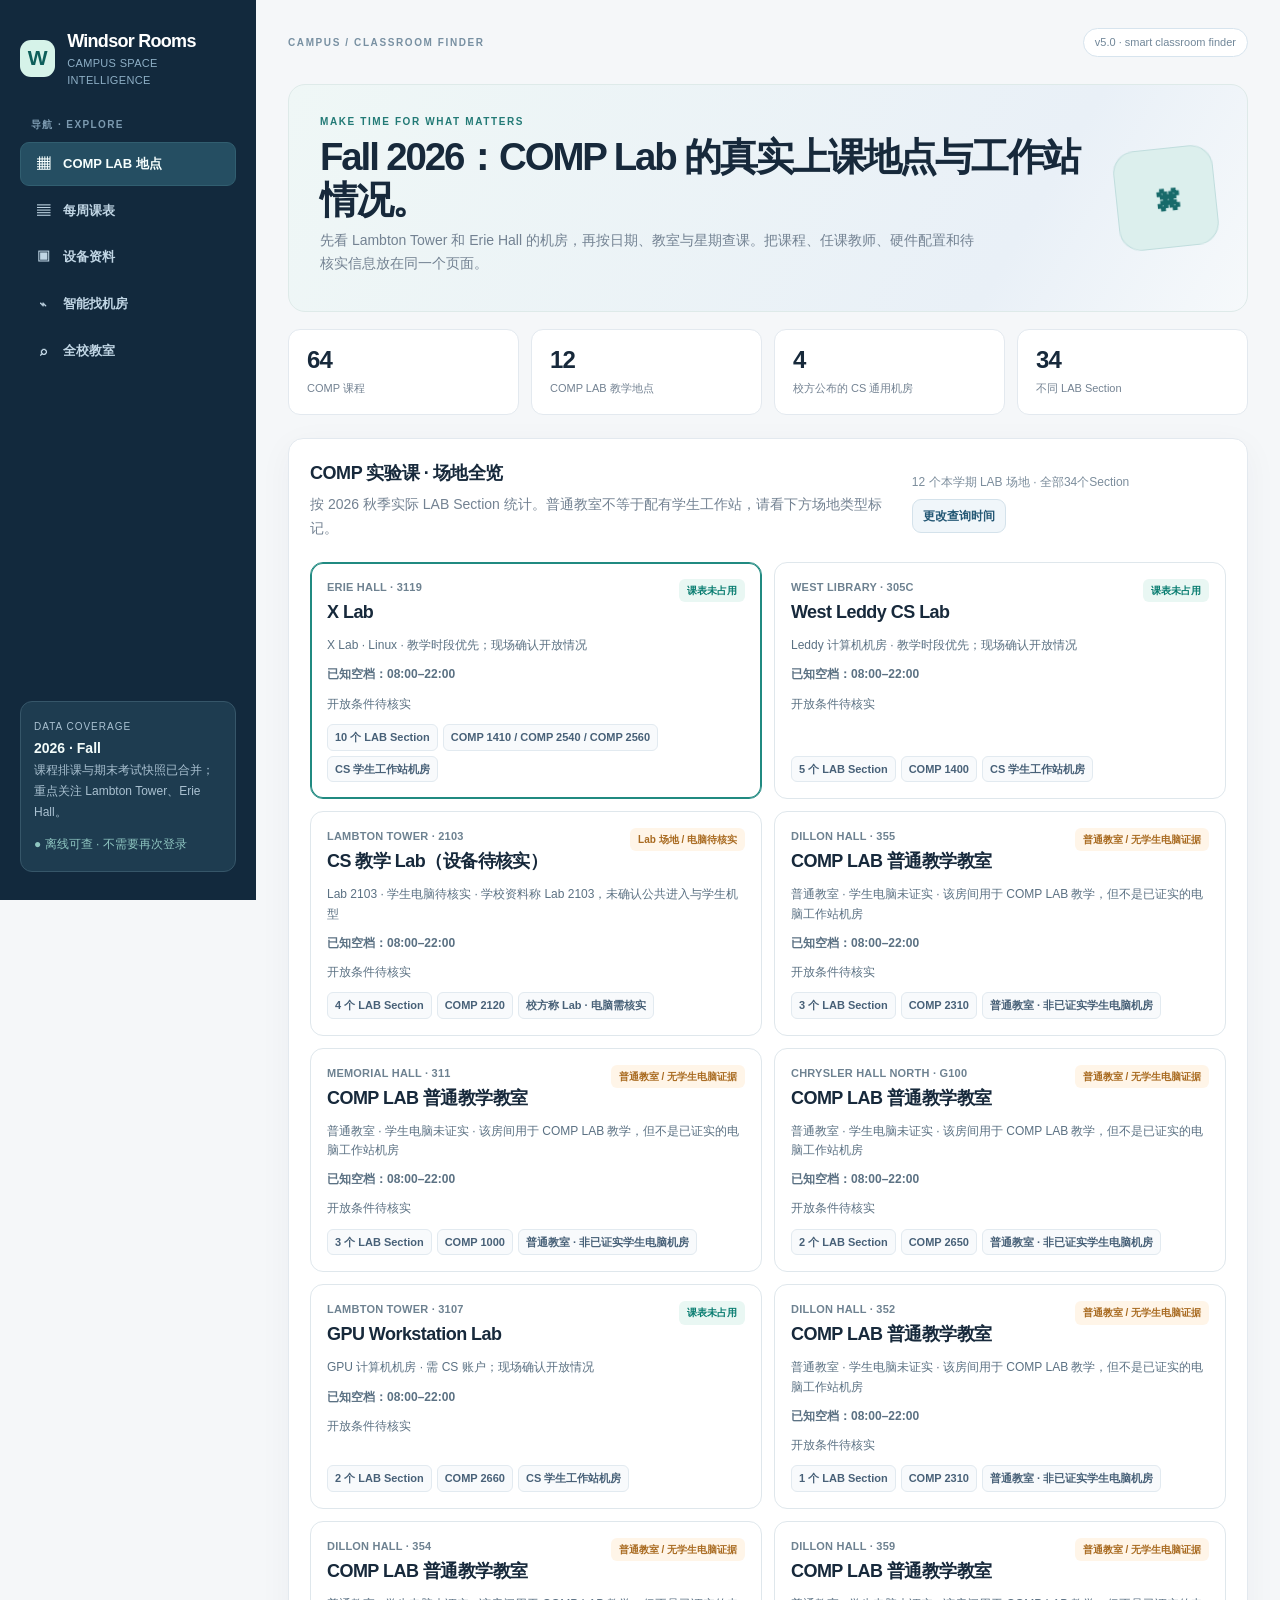
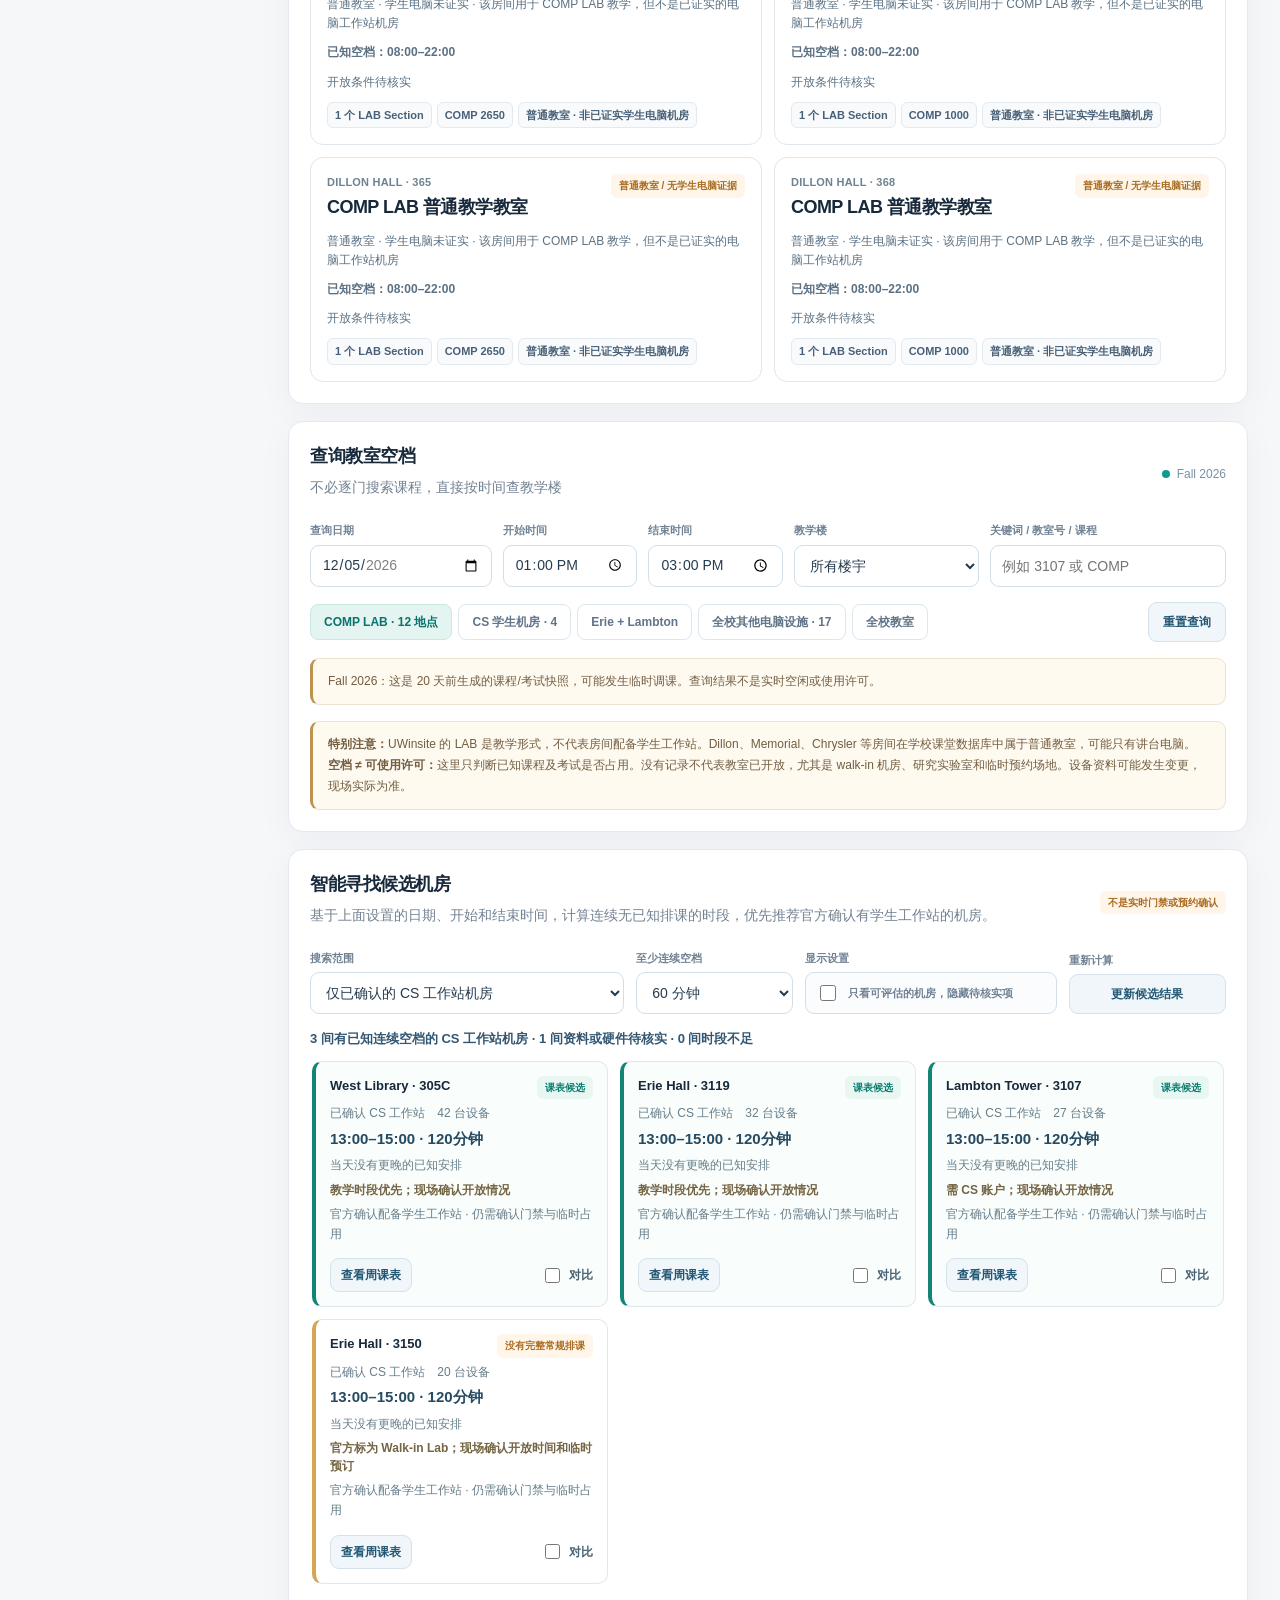
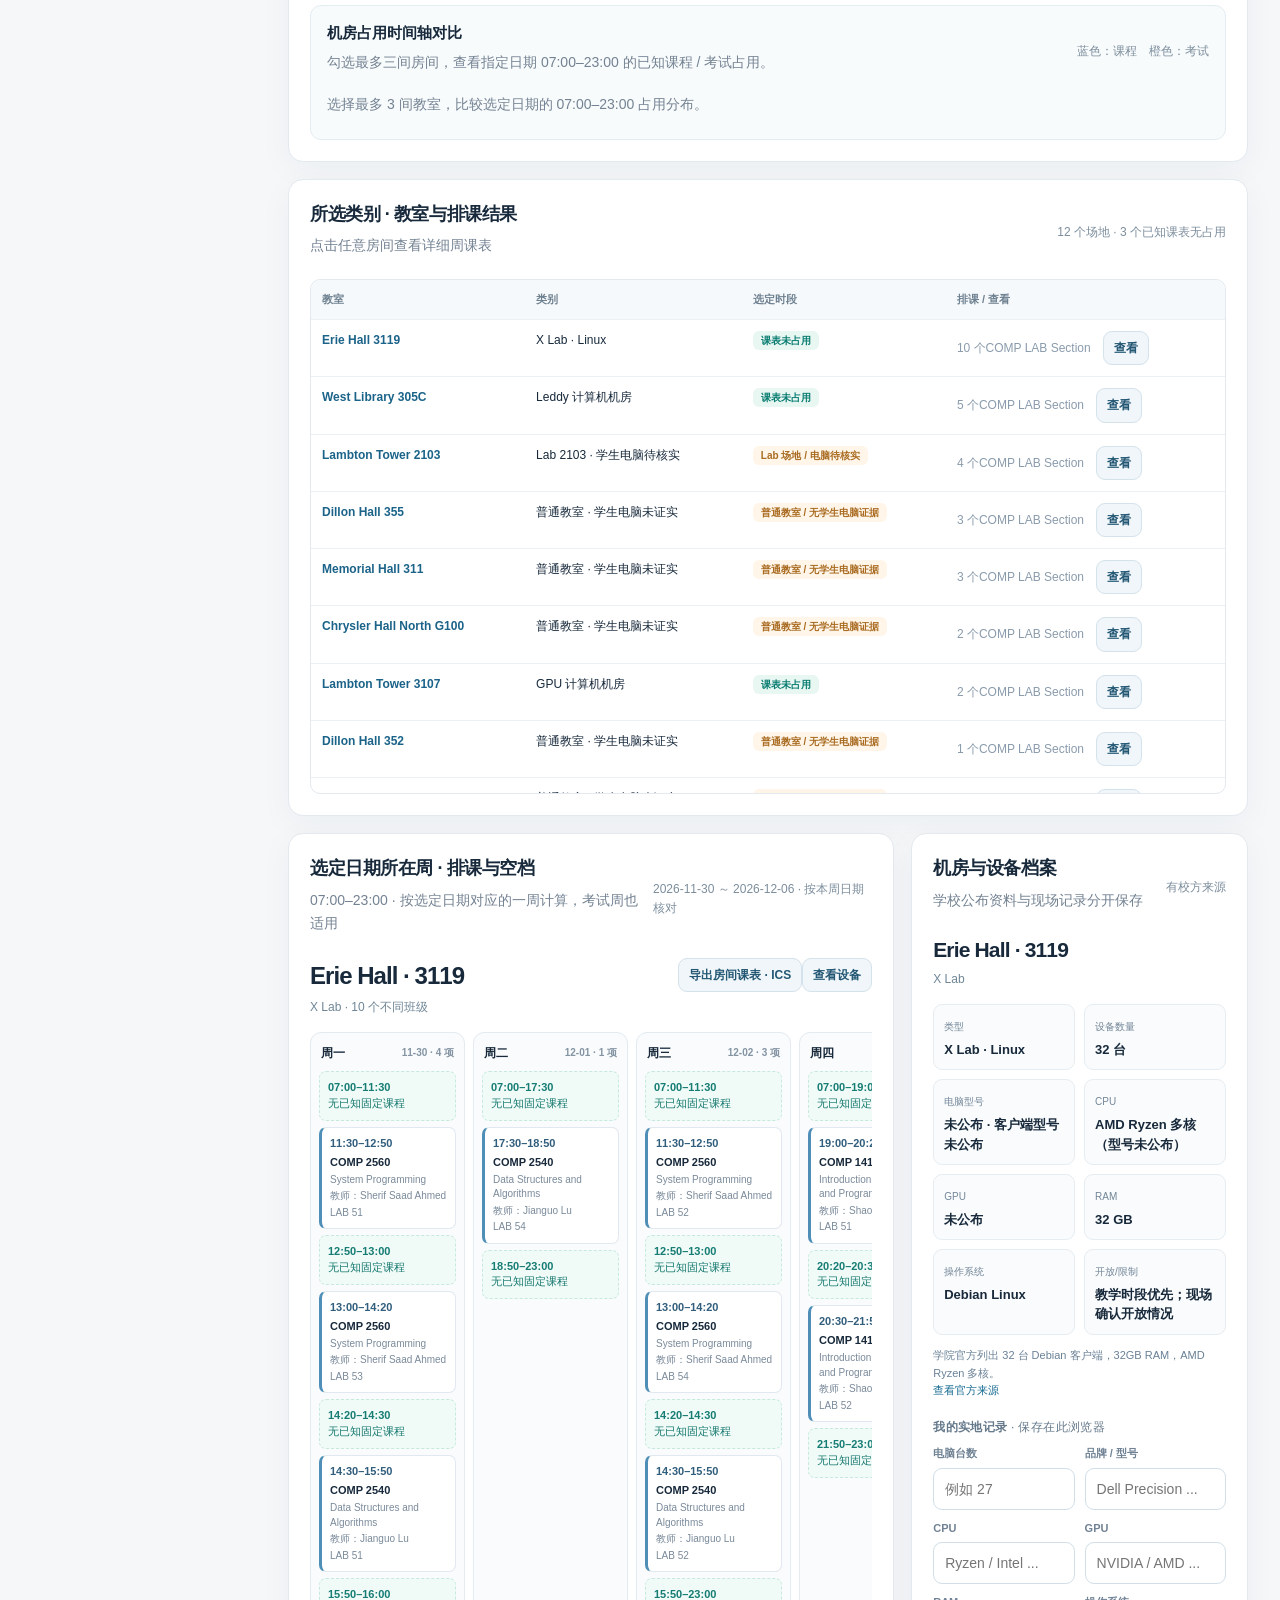
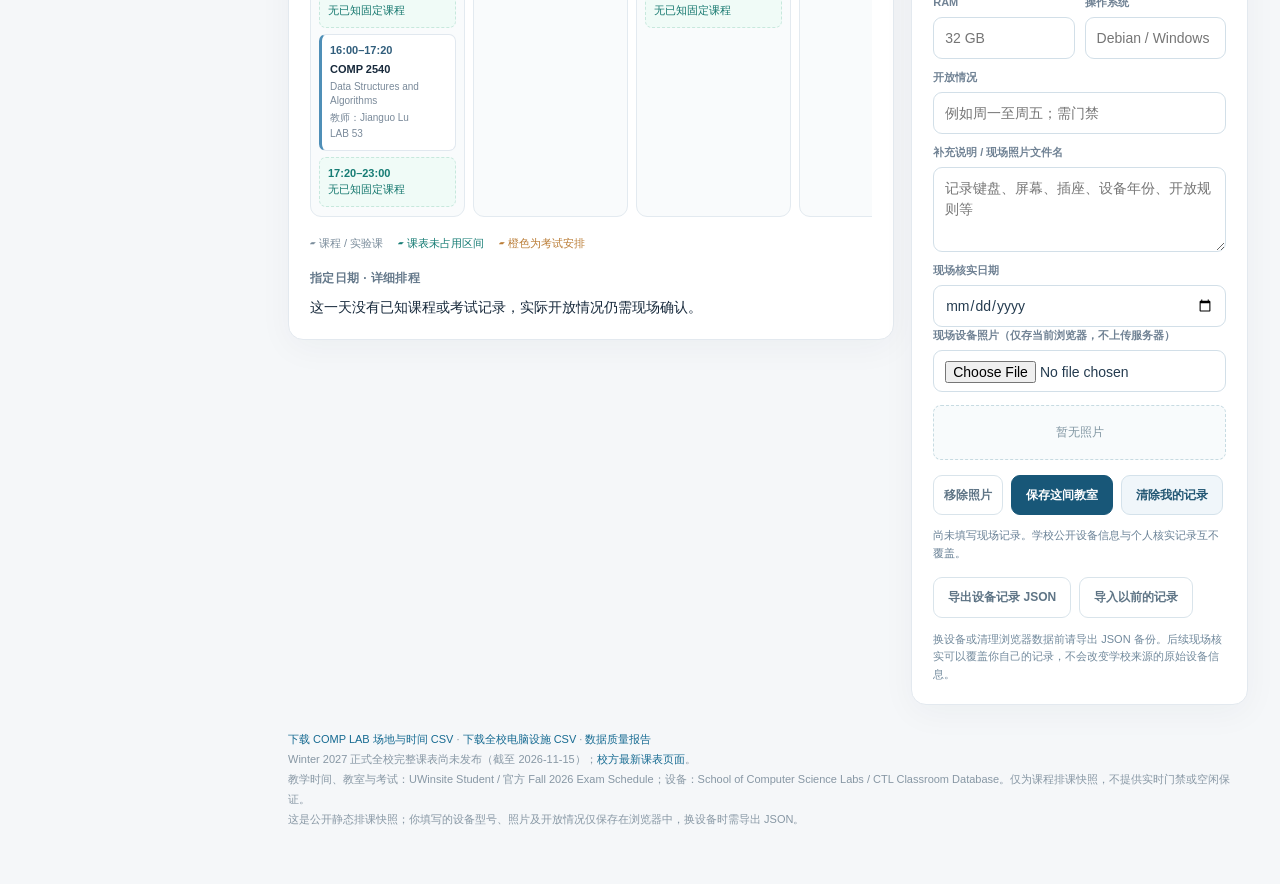
==== commit e25f18f7: "Warn when Windsor Rooms timetable is old or the term has ended" ====
--- a/windsor-rooms/index.html
+++ b/windsor-rooms/index.html
@@ -47,6 +47,7 @@
    </div>
    <button class="btn secondary" id="btnReset">重置查询</button>
   </div>
+  <div class="notice" id="termValidity" role="status" aria-live="polite"><b>排课资料说明：</b>当前为 Fall 2026 的历史/当期快照，仅表示已知课程及考试占用，不代表房间实时开放。</div>
   <div class="notice"><b>特别注意：</b>UWinsite 的 LAB 是教学形式，不代表房间配备学生工作站。Dillon、Memorial、Chrysler 等房间在学校课堂数据库中属于普通教室，可能只有讲台电脑。<br><b>空档 ≠ 可使用许可：</b>这里只判断已知课程及考试是否占用。没有记录不代表教室已开放，尤其是 walk-in 机房、研究实验室和临时预约场地。设备资料可能发生变更，现场实际为准。</div>
  </section>
  <section class="panel" id="smartSearch">
@@ -118,7 +119,24 @@
   s.onload=()=>{
    const smart=document.createElement('script');smart.src='./smart.js';
    smart.onerror=()=>{document.getElementById('loadStatus').textContent='智能查询模块载入失败';};
-   smart.onload=()=>document.getElementById('loadStatus')?.remove();
+   smart.onload=()=>{
+    const label=document.getElementById('termValidity');
+    const info=window.WD?.info;
+    if(label&&info){
+     const now=new Intl.DateTimeFormat('en-CA',{timeZone:'America/Toronto',year:'numeric',month:'2-digit',day:'2-digit'}).format(new Date());
+     const name=info.termName||'当前学期';
+     const end=info.termEnd||'';
+     const days=Math.max(0,Math.floor((Date.now()-Date.parse(info.generatedAt))/86400000));
+     if(end&&now>end){
+      label.textContent=name+' 已结束：此网站保留该学期的排课资料供历史查询。请勿据此判断新学期的教室空闲或开放情况。';
+     }else if(days>=7){
+      label.textContent=name+'：这是 '+days+' 天前生成的课程/考试快照，可能发生临时调课。查询结果不是实时空闲或使用许可。';
+     }else{
+      label.textContent=name+'：排课及考试快照已加载。没有已知课程不代表教室开放，仍需核实门禁和临时安排。';
+     }
+    }
+    document.getElementById('loadStatus')?.remove();
+   };
    document.body.append(smart);
   };
   document.body.append(s);
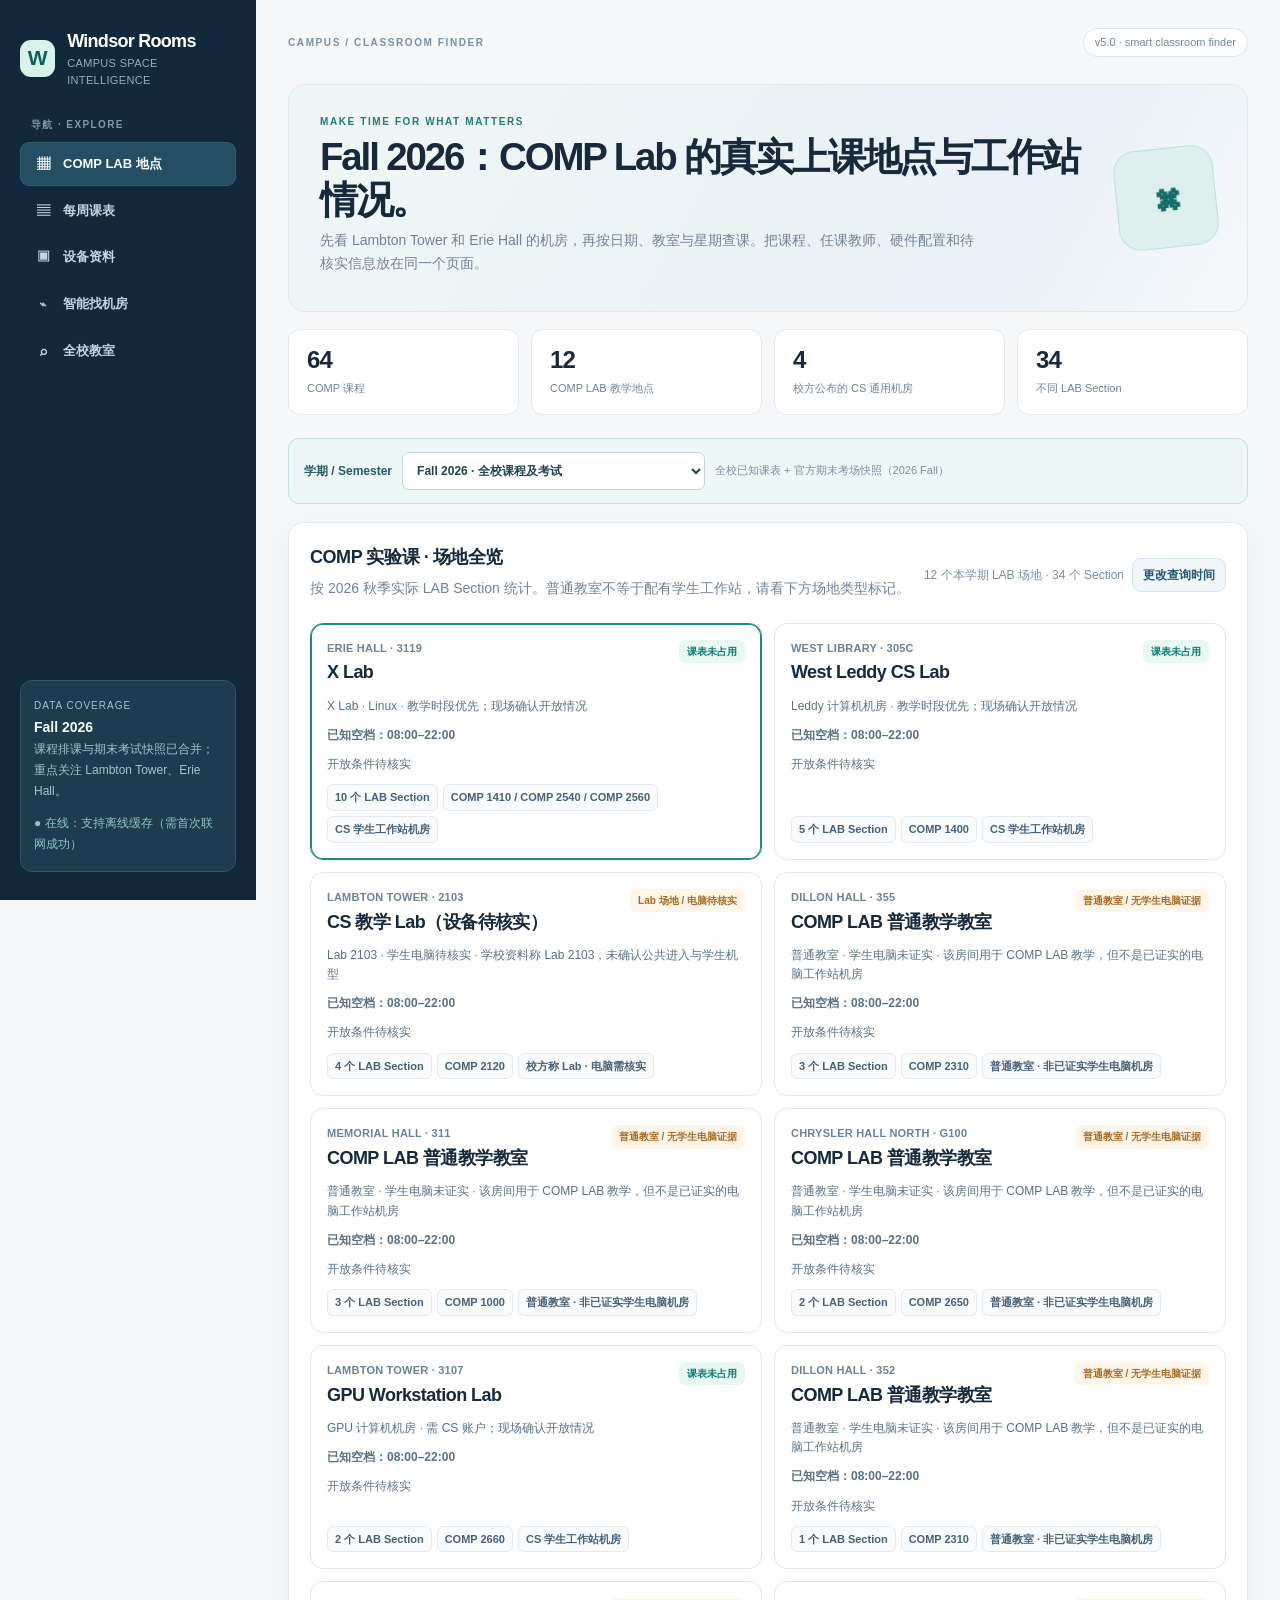
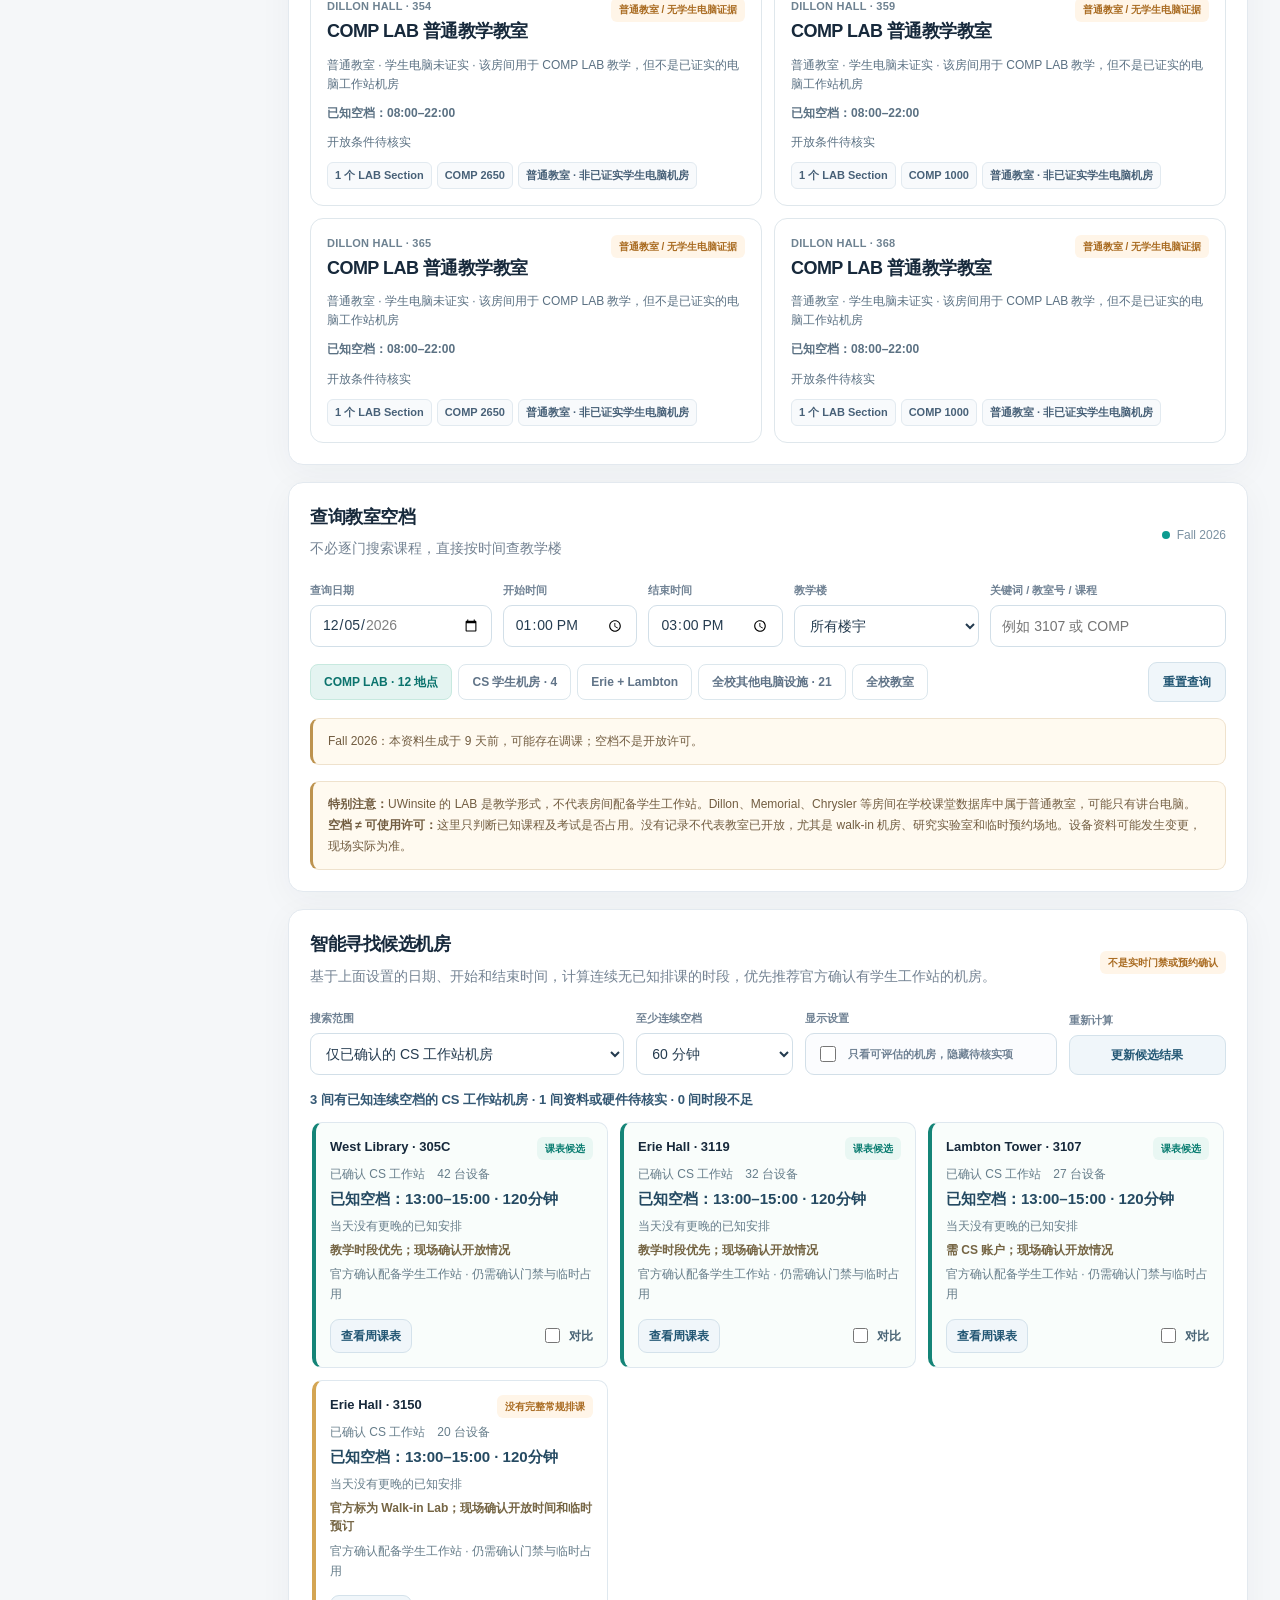
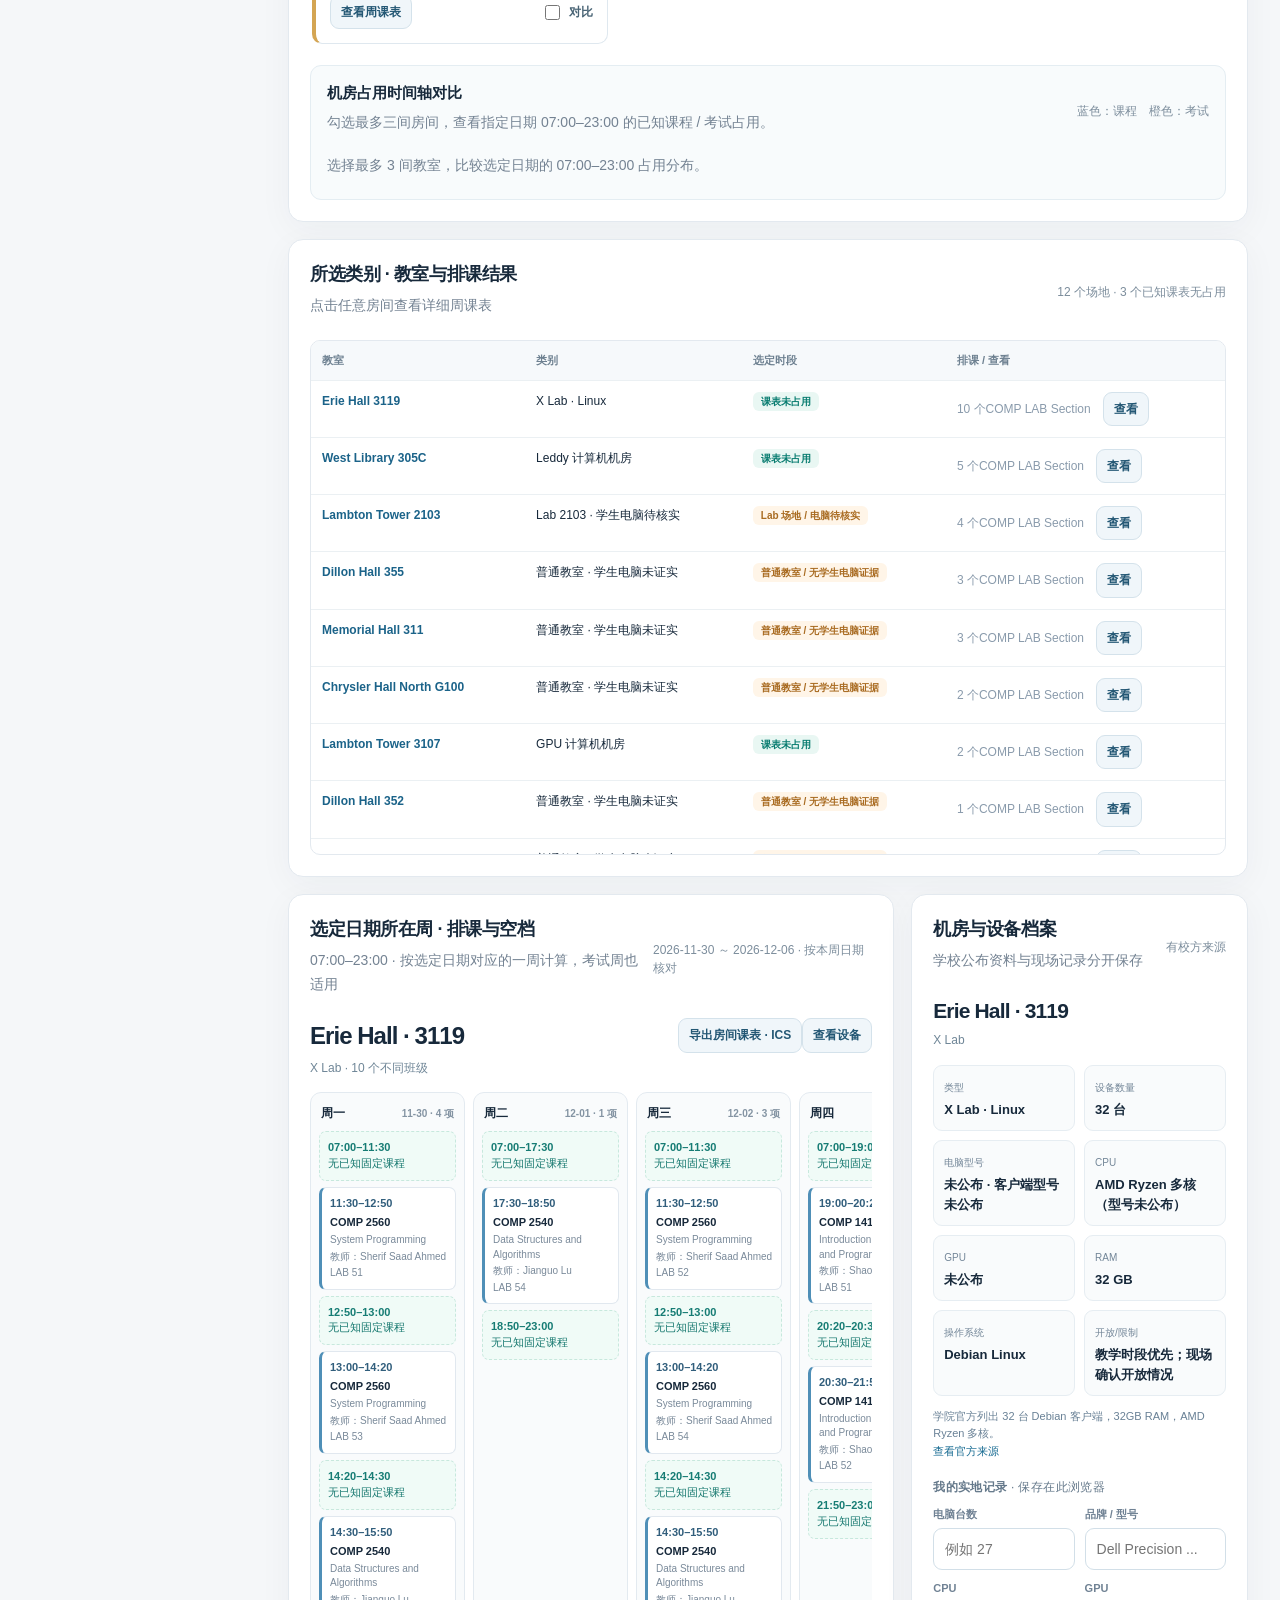
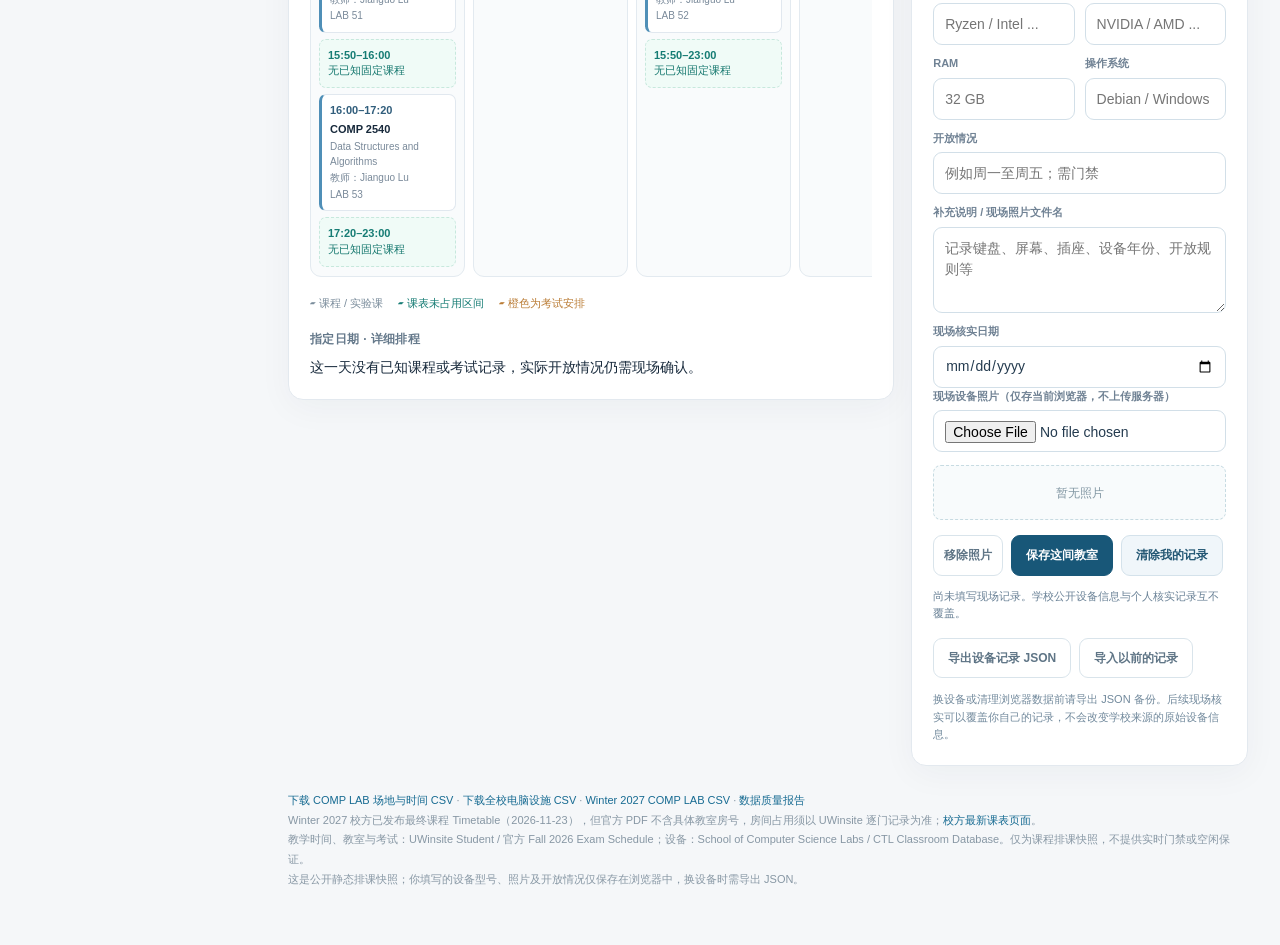
==== commit 5b690804: "Add Winter 2027 COMP room schedules, installable offline mode and verified campus lab inventory" ====
--- a/windsor-rooms/index.html
+++ b/windsor-rooms/index.html
@@ -1,7 +1,7 @@
 <!doctype html><html lang="zh-CN"><head>
 <meta charset="utf-8"/><meta name="robots" content="noindex,nofollow"/><meta name="referrer" content="strict-origin-when-cross-origin"/><meta name="viewport" content="width=device-width,initial-scale=1"/>
 <meta name="color-scheme" content="light"/><title>Windsor Rooms · 教室空档和电脑机房</title>
-<link rel="stylesheet" href="./styles.css"/>
+<link rel="stylesheet" href="./styles.css"/><link rel="manifest" href="./manifest.webmanifest"/><link rel="icon" type="image/svg+xml" href="./icon.svg"/><meta name="theme-color" content="#143a4e"/>
 </head><body>
 <div class="layout">
 <aside class="sidebar">
@@ -13,7 +13,7 @@
  <button class="nav-link" data-scroll="smartSearch"><span class="mark">⌁</span>智能找机房</button>
  <button class="nav-link" data-scroll="all"><span class="mark">⌕</span>全校教室</button>
  </nav>
- <div class="nav-note"><div style="font-size:10px;letter-spacing:.1em">DATA COVERAGE</div><strong>2026 · Fall</strong><div>课程排课与期末考试快照已合并；重点关注 Lambton Tower、Erie Hall。</div><div style="margin-top:11px;color:#8fc6c1">● 离线可查 · 不需要再次登录</div></div>
+ <div class="nav-note"><div style="font-size:10px;letter-spacing:.1em">DATA COVERAGE</div><strong><span id="navTerm">Fall 2026</span></strong><div>课程排课与期末考试快照已合并；重点关注 Lambton Tower、Erie Hall。</div><div style="margin-top:11px;color:#8fc6c1"><span id="offlineState">● 首次联网访问后，可缓存离线课表</span></div></div>
 </aside>
 <main class="workspace">
  <div class="topline"><span class="eyebrow">CAMPUS / CLASSROOM FINDER</span><span class="version">v5.0 · smart classroom finder</span></div>
@@ -24,6 +24,7 @@
   <div class="metric"><strong id="mLabs">—</strong><small>校方公布的 CS 通用机房</small></div>
   <div class="metric"><strong id="mEvents">—</strong><small>不同 LAB Section</small></div>
  </div>
+ <div class="term-switch"><label for="termPicker">学期 / Semester</label><select id="termPicker" aria-label="选择学期"><option value="fall2026">Fall 2026 · 全校课程及考试</option><option value="winter2027">Winter 2027 · COMP 课程地点（其他占用未知）</option></select><span id="coverageFlag" class="meta">加载课表中…</span></div>
  <section class="panel" id="focus">
   <div class="heading"><div><h2>COMP 实验课 · 场地全览</h2><p class="subtext" id="focusCaption">按 2026 秋季实际 LAB Section 统计。普通教室不等于配有学生工作站，请看下方场地类型标记。</p></div><div style="display:flex;gap:8px;align-items:center;flex-wrap:wrap"><span class="meta" id="focusCount"></span><button class="btn secondary tiny" id="jumpFilters">更改查询时间</button></div></div>
   <div class="lab-grid" id="labCards"></div>
@@ -42,12 +43,13 @@
     <button class="segment active" id="filterComp">COMP LAB · 12 地点</button>
     <button class="segment" id="filterLabs">CS 学生机房 · 4</button>
     <button class="segment" id="filterFocus">Erie + Lambton</button>
-    <button class="segment" id="filterOther">全校其他电脑设施 · 17</button>
+    <button class="segment" id="filterOther">全校其他电脑设施 · <span id="schoolLabCount">17</span></button>
     <button class="segment" id="filterAll">全校教室</button>
    </div>
    <button class="btn secondary" id="btnReset">重置查询</button>
   </div>
-  <div class="notice" id="termValidity" role="status" aria-live="polite"><b>排课资料说明：</b>当前为 Fall 2026 的历史/当期快照，仅表示已知课程及考试占用，不代表房间实时开放。</div>
+  <div class="notice" id="termValidity" role="status" aria-live="polite">正在核验课表覆盖范围…</div>
+  <div class="notice" id="connectivityBanner" role="status" style="display:none"></div>
   <div class="notice"><b>特别注意：</b>UWinsite 的 LAB 是教学形式，不代表房间配备学生工作站。Dillon、Memorial、Chrysler 等房间在学校课堂数据库中属于普通教室，可能只有讲台电脑。<br><b>空档 ≠ 可使用许可：</b>这里只判断已知课程及考试是否占用。没有记录不代表教室已开放，尤其是 walk-in 机房、研究实验室和临时预约场地。设备资料可能发生变更，现场实际为准。</div>
  </section>
  <section class="panel" id="smartSearch">
@@ -100,40 +102,69 @@
    <div class="info-note">换设备或清理浏览器数据前请导出 JSON 备份。后续现场核实可以覆盖你自己的记录，不会改变学校来源的原始设备信息。</div>
   </section>
  </div>
- <footer><a href="./comp-labs.csv" download>下载 COMP LAB 场地与时间 CSV</a> · <a href="./labs.csv" download>下载全校电脑设施 CSV</a> · <a href="./quality.json" target="_blank" rel="noopener noreferrer">数据质量报告</a><br>Winter 2027 正式全校完整课表尚未发布（截至 2026-11-15）；<a href="https://www.uwindsor.ca/registrar/541/timetable-information" target="_blank" rel="noopener noreferrer">校方最新课表页面</a>。<br>教学时间、教室与考试：UWinsite Student / 官方 Fall 2026 Exam Schedule；设备：School of Computer Science Labs / CTL Classroom Database。仅为课程排课快照，不提供实时门禁或空闲保证。<br>这是公开静态排课快照；你填写的设备型号、照片及开放情况仅保存在浏览器中，换设备时需导出 JSON。</footer>
+ <footer><a href="./comp-labs.csv" download>下载 COMP LAB 场地与时间 CSV</a> · <a href="./labs.csv" download>下载全校电脑设施 CSV</a> · <a href="./winter-comp-labs.csv" download>Winter 2027 COMP LAB CSV</a> · <a href="./quality.json" target="_blank" rel="noopener noreferrer">数据质量报告</a><br>Winter 2027 校方已发布最终课程 Timetable（2026-11-23），但官方 PDF 不含具体教室房号，房间占用须以 UWinsite 逐门记录为准；<a href="https://www.uwindsor.ca/registrar/541/timetable-information" target="_blank" rel="noopener noreferrer">校方最新课表页面</a>。<br>教学时间、教室与考试：UWinsite Student / 官方 Fall 2026 Exam Schedule；设备：School of Computer Science Labs / CTL Classroom Database。仅为课程排课快照，不提供实时门禁或空闲保证。<br>这是公开静态排课快照；你填写的设备型号、照片及开放情况仅保存在浏览器中，换设备时需导出 JSON。</footer>
 </main></div>
 <div id="toast" role="status"></div>
 <div id="loadStatus" style="position:fixed;bottom:24px;left:24px;background:white;padding:10px;border:1px solid #ddd;border-radius:9px;z-index:30">正在加载课程数据…</div>
 <script>
 (async function () {
  try {
-  const response=await fetch('./data.json.gz',{cache:'no-cache'});
+  const requestedTerm=new URLSearchParams(location.search).get('term');
+  const winter=requestedTerm==='winter2027';
+  const dataFile=winter?'./winter2027.json.gz':'./data.json.gz';
+  const response=await fetch(dataFile,{cache:'no-cache'});
   if(!response.ok) throw new Error('排课数据 HTTP '+response.status);
   const bytes=new Uint8Array(await response.arrayBuffer());
   const text=bytes[0]===31&&bytes[1]===139
    ? await new Response(new Blob([bytes]).stream().pipeThrough(new DecompressionStream('gzip'))).text()
    : new TextDecoder().decode(bytes);
   window.WD=JSON.parse(text);
+  const picker=document.getElementById('termPicker');
+  if(picker){
+    picker.value=winter?'winter2027':'fall2026';
+    picker.addEventListener('change',()=>{
+      const url=new URL(location.href);
+      if(picker.value==='winter2027')url.searchParams.set('term','winter2027');
+      else url.searchParams.delete('term');
+      location.assign(url.toString());
+    });
+  }
+  const navTerm=document.getElementById('navTerm');if(navTerm)navTerm.textContent=window.WD.info.termName;
+  const coverage=document.getElementById('coverageFlag');if(coverage)coverage.textContent=winter
+    ? '部分覆盖：已核验 '+window.WD.info.verifiedDetailCOMPcourses+'/'+window.WD.info.indexedCOMPcourses+' 门 COMP 详情；其他学科及考试未覆盖'
+    : '全校已知课表 + 官方期末考场快照（2026 Fall）';
   const s=document.createElement('script');s.src='./app.js';
   s.onerror=()=>{document.getElementById('loadStatus').textContent='程序载入失败，请刷新网页';};
   s.onload=()=>{
    const smart=document.createElement('script');smart.src='./smart.js';
    smart.onerror=()=>{document.getElementById('loadStatus').textContent='智能查询模块载入失败';};
    smart.onload=()=>{
-    const label=document.getElementById('termValidity');
-    const info=window.WD?.info;
+    const label=document.getElementById('termValidity'),info=window.WD?.info;
     if(label&&info){
-     const now=new Intl.DateTimeFormat('en-CA',{timeZone:'America/Toronto',year:'numeric',month:'2-digit',day:'2-digit'}).format(new Date());
-     const name=info.termName||'当前学期';
-     const end=info.termEnd||'';
-     const days=Math.max(0,Math.floor((Date.now()-Date.parse(info.generatedAt))/86400000));
-     if(end&&now>end){
-      label.textContent=name+' 已结束：此网站保留该学期的排课资料供历史查询。请勿据此判断新学期的教室空闲或开放情况。';
-     }else if(days>=7){
-      label.textContent=name+'：这是 '+days+' 天前生成的课程/考试快照，可能发生临时调课。查询结果不是实时空闲或使用许可。';
-     }else{
-      label.textContent=name+'：排课及考试快照已加载。没有已知课程不代表教室开放，仍需核实门禁和临时安排。';
-     }
+      const now=new Intl.DateTimeFormat('en-CA',{timeZone:'America/Toronto',year:'numeric',month:'2-digit',day:'2-digit'}).format(new Date());
+      const days=Math.max(0,Math.floor((Date.now()-Date.parse(info.generatedAt))/86400000));
+      const name=info.termName||'当前学期';
+      label.textContent=info.coverage==='COMP_ONLY'
+        ? name+' 当前仅为 COMP 专项课表：已核验 '+info.verifiedDetailCOMPcourses+'/'+info.indexedCOMPcourses+' 门课程。其他院系课程和考试占用未知；不可判断教室真正空闲。'
+        : info.termEnd&&now>info.termEnd
+        ? name+' 已结束：此网站保留历史排课供查询，请勿据此判断新学期教室空闲。'
+        : days>=7?name+'：本资料生成于 '+days+' 天前，可能存在调课；空档不是开放许可。'
+        : name+'：课表快照已加载，未见排课也不代表有门禁使用权限。';
+    }
+    const updateConnection=()=>{
+      const offline=!navigator.onLine;
+      const state=document.getElementById('offlineState'),banner=document.getElementById('connectivityBanner');
+      if(state)state.textContent=offline?'● 离线：只能使用本机已缓存课表':'● 在线：支持离线缓存（需首次联网成功）';
+      if(banner){banner.style.display=offline?'block':'none';if(offline)banner.textContent='离线模式：仅查看上次缓存的课程和考试记录。门禁、临时安排与新学期更新不可验证。';}
+    };
+    window.addEventListener('online',updateConnection);window.addEventListener('offline',updateConnection);updateConnection();
+    if('serviceWorker' in navigator && location.protocol==='https:'){
+      navigator.serviceWorker.register('./sw.js',{scope:'./'}).catch(err=>{
+        const state=document.getElementById('offlineState');if(state)state.textContent='● 离线缓存注册失败；请保持网络连接';
+        console.warn('Windsor Rooms offline cache setup',err.message);
+      });
+    }else if('serviceWorker' in navigator && ['localhost','127.0.0.1'].includes(location.hostname)){
+      navigator.serviceWorker.register('./sw.js',{scope:'./'}).catch(()=>{});
     }
     document.getElementById('loadStatus')?.remove();
    };
--- a/windsor-rooms/styles.css
+++ b/windsor-rooms/styles.css
@@ -57,3 +57,7 @@
 @media(max-width:850px){.smart-controls{grid-template-columns:repeat(2,minmax(0,1fr))}.compare-row{grid-template-columns:1fr 1fr}.compare-track{grid-column:1/-1}}
 @media(max-width:480px){.smart-controls{grid-template-columns:1fr}.smart-grid{grid-template-columns:1fr;max-height:620px}.smart-compare-wrap{padding:10px}.compare-row{grid-template-columns:1fr}.compare-row>.subtext{grid-column:auto}}
 .photo-preview{margin-top:7px;border:1px dashed #c7dbe2;border-radius:8px;background:#f8fbfc;padding:12px;text-align:center;font-size:12px;color:#8297a3;min-height:55px;display:grid;place-items:center;overflow:hidden}
+/* Semester switching and explicit partial coverage */
+.term-switch{display:flex;flex-wrap:wrap;gap:10px;align-items:center;margin:10px 0 18px;padding:13px 15px;border:1px solid #c8dde0;border-radius:11px;background:#edf7f6}
+.term-switch label{font-size:12px;font-weight:760;color:#275969}.term-switch select{min-width:200px;max-width:100%;min-height:38px;border:1px solid #c2d4d9;border-radius:7px;background:white;padding:6px 10px;font-size:12px;font-weight:650;color:#224456}.term-switch .meta{white-space:normal;font-size:11px}
+@media(max-width:480px){.term-switch{align-items:stretch}.term-switch select{flex:1 1 100%}}
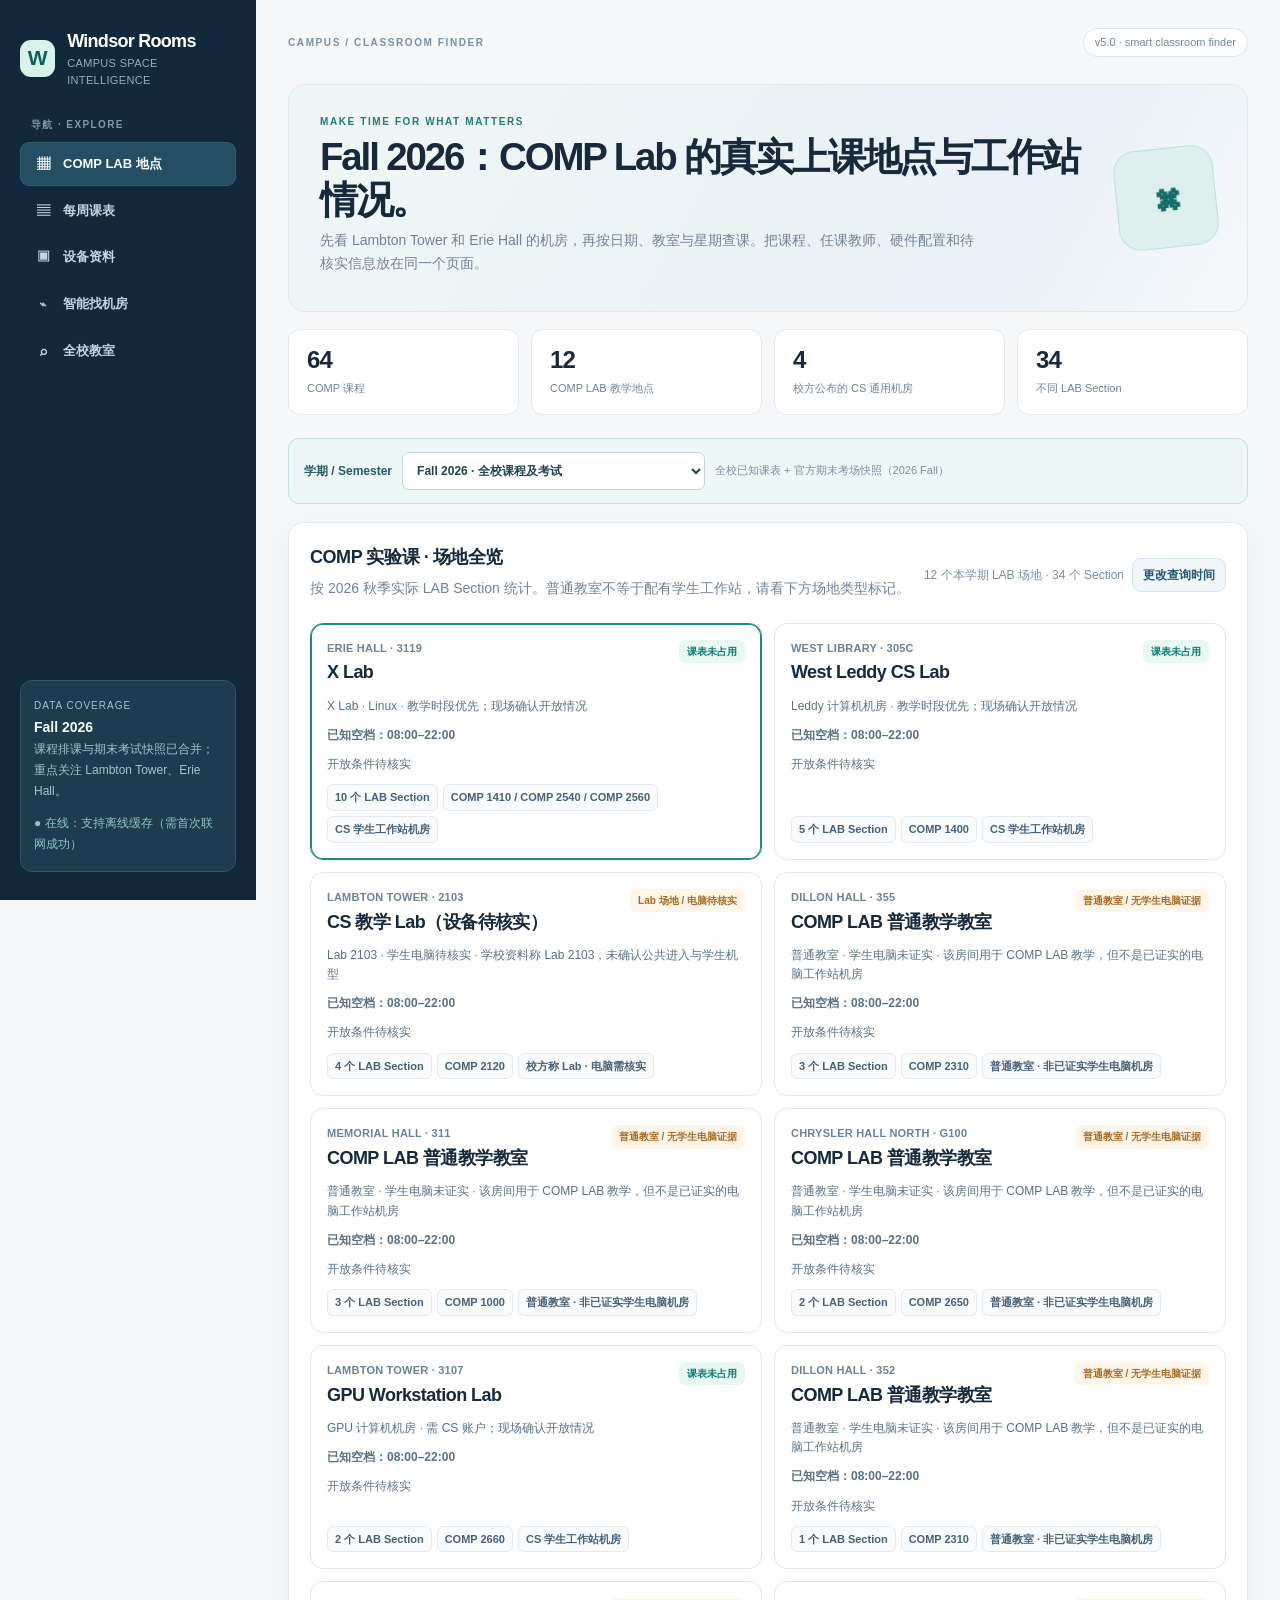
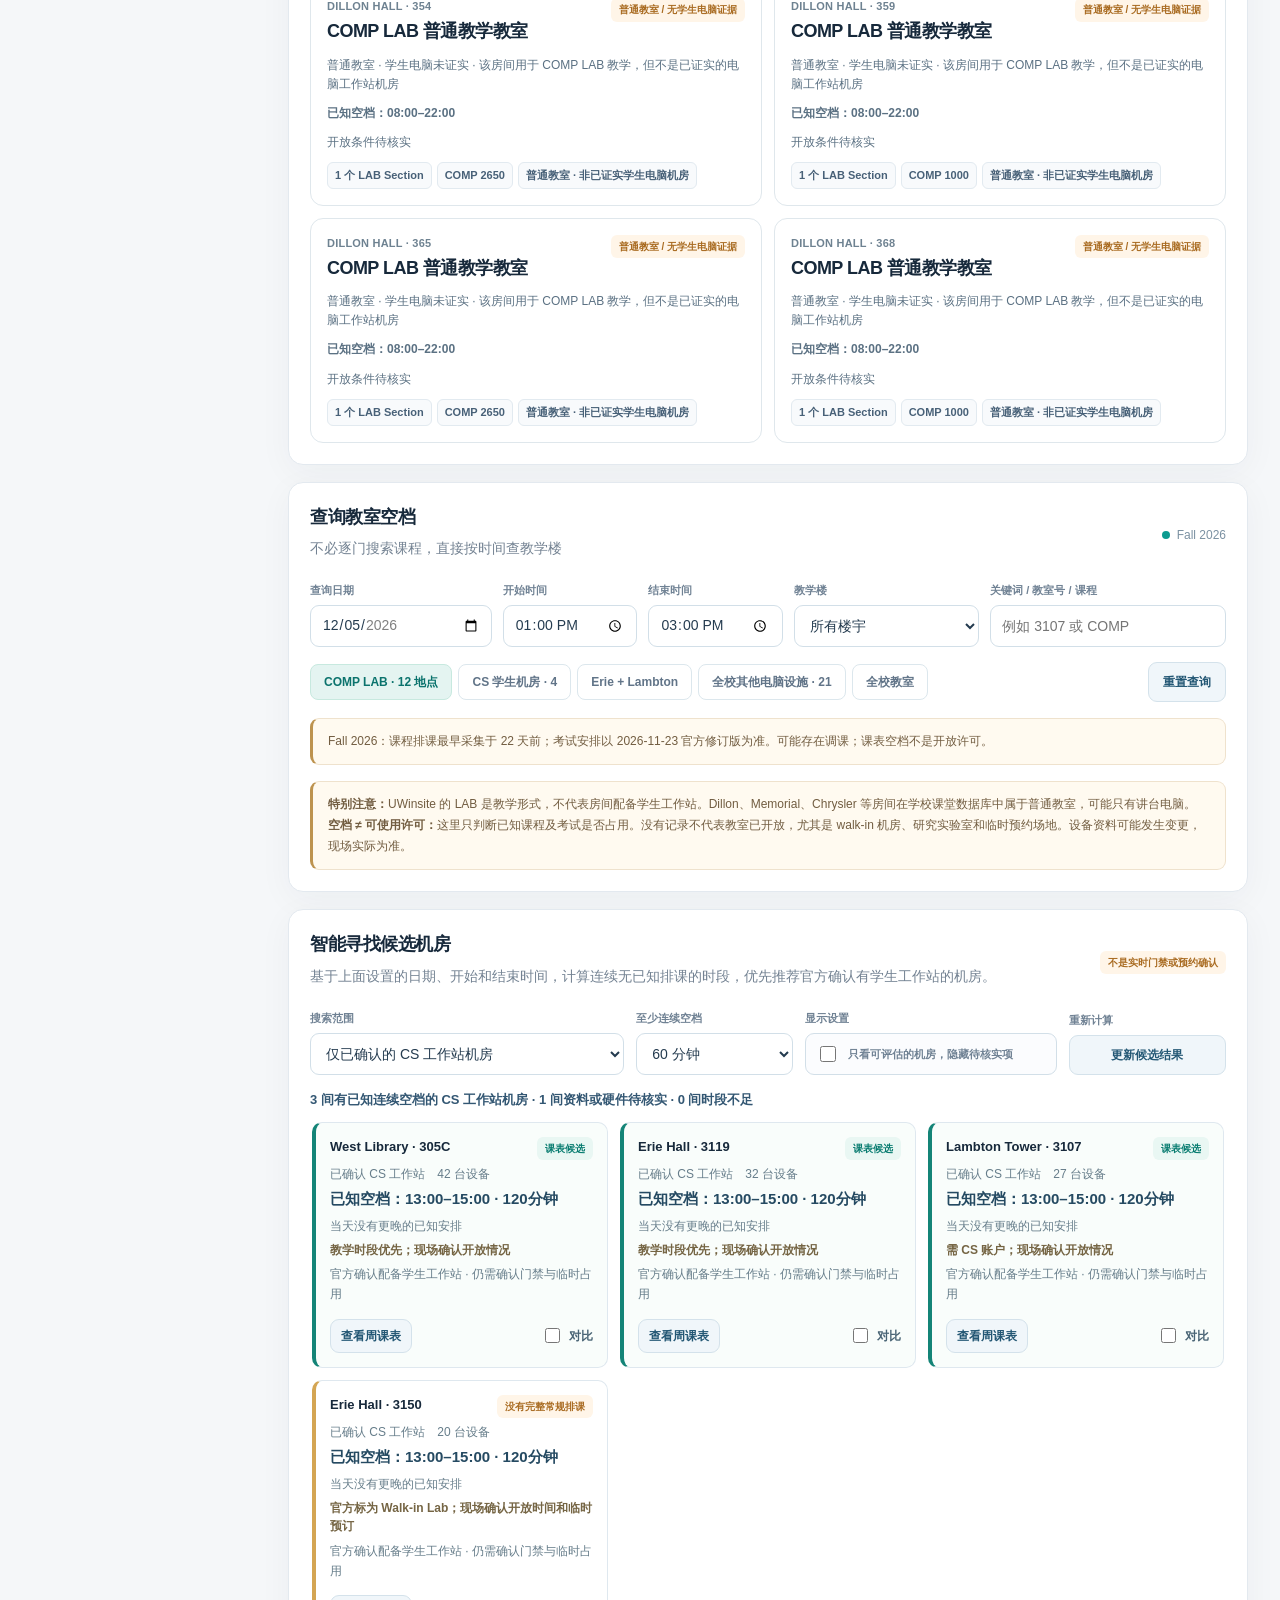
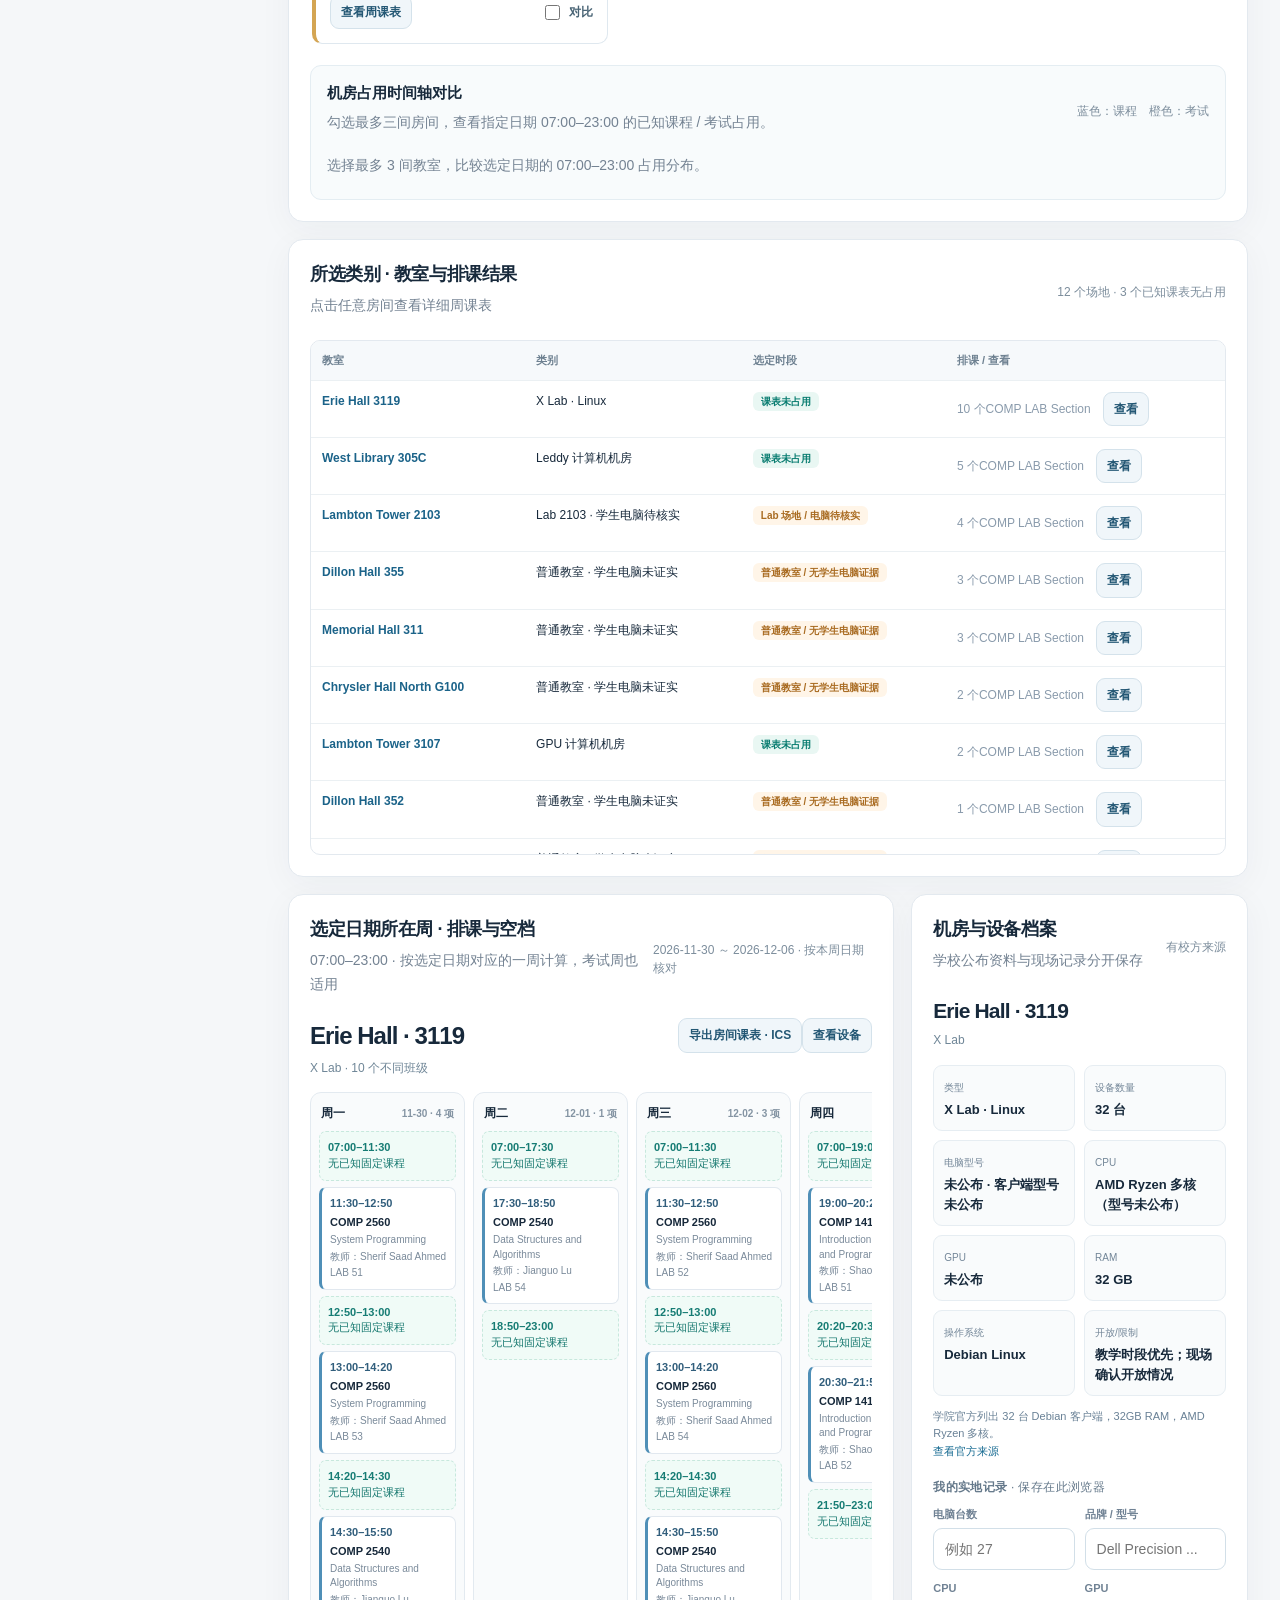
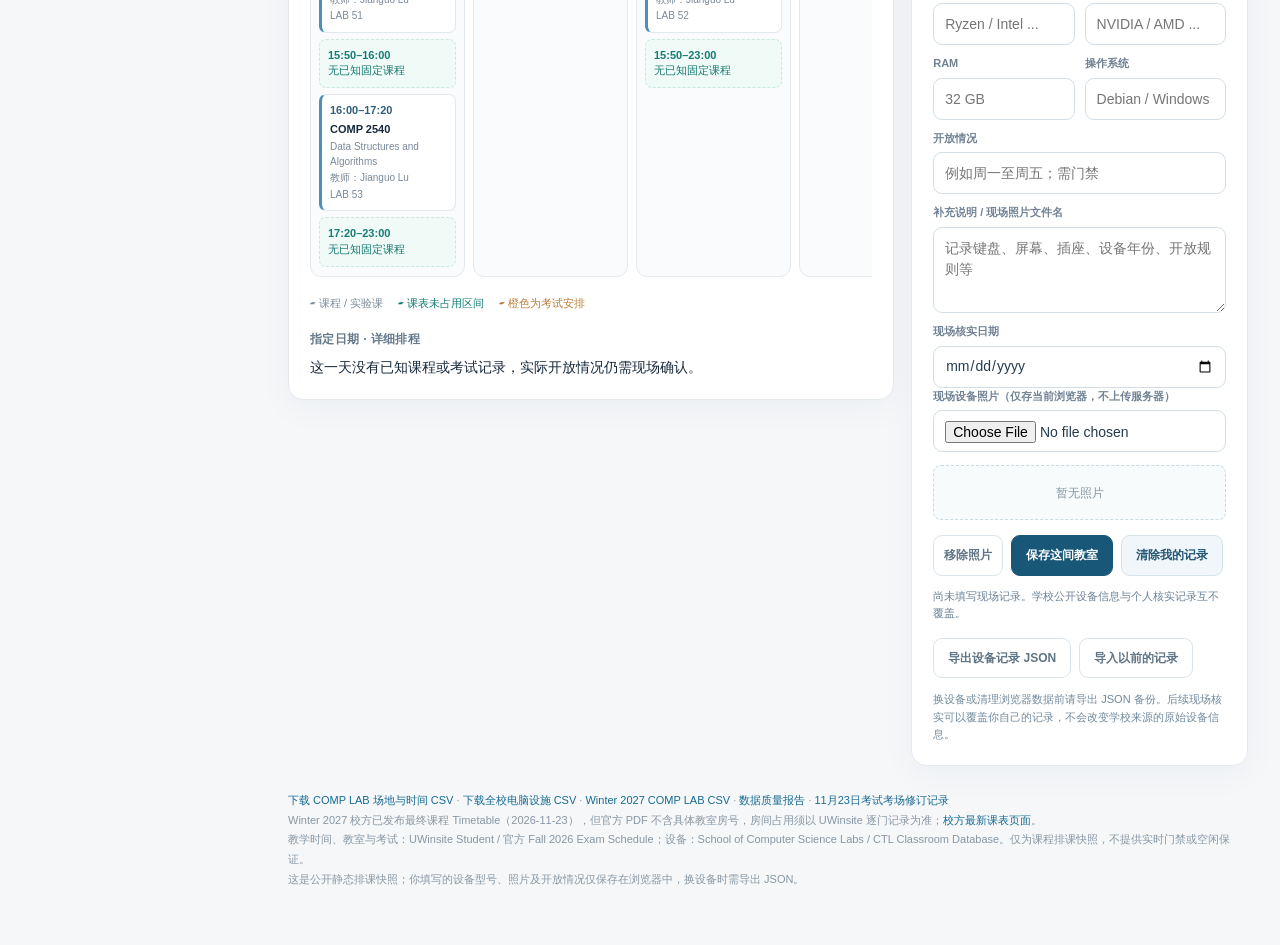
==== commit 5adf9fcd: "Sync Fall 2026 exam rooms to November 23 official revision and preserve source capture age" ====
--- a/windsor-rooms/index.html
+++ b/windsor-rooms/index.html
@@ -102,7 +102,7 @@
    <div class="info-note">换设备或清理浏览器数据前请导出 JSON 备份。后续现场核实可以覆盖你自己的记录，不会改变学校来源的原始设备信息。</div>
   </section>
  </div>
- <footer><a href="./comp-labs.csv" download>下载 COMP LAB 场地与时间 CSV</a> · <a href="./labs.csv" download>下载全校电脑设施 CSV</a> · <a href="./winter-comp-labs.csv" download>Winter 2027 COMP LAB CSV</a> · <a href="./quality.json" target="_blank" rel="noopener noreferrer">数据质量报告</a><br>Winter 2027 校方已发布最终课程 Timetable（2026-11-23），但官方 PDF 不含具体教室房号，房间占用须以 UWinsite 逐门记录为准；<a href="https://www.uwindsor.ca/registrar/541/timetable-information" target="_blank" rel="noopener noreferrer">校方最新课表页面</a>。<br>教学时间、教室与考试：UWinsite Student / 官方 Fall 2026 Exam Schedule；设备：School of Computer Science Labs / CTL Classroom Database。仅为课程排课快照，不提供实时门禁或空闲保证。<br>这是公开静态排课快照；你填写的设备型号、照片及开放情况仅保存在浏览器中，换设备时需导出 JSON。</footer>
+ <footer><a href="./comp-labs.csv" download>下载 COMP LAB 场地与时间 CSV</a> · <a href="./labs.csv" download>下载全校电脑设施 CSV</a> · <a href="./winter-comp-labs.csv" download>Winter 2027 COMP LAB CSV</a> · <a href="./quality.json" target="_blank" rel="noopener noreferrer">数据质量报告</a> · <a href="./exam-changes-20261123.json" target="_blank" rel="noopener noreferrer">11月23日考试考场修订记录</a><br>Winter 2027 校方已发布最终课程 Timetable（2026-11-23），但官方 PDF 不含具体教室房号，房间占用须以 UWinsite 逐门记录为准；<a href="https://www.uwindsor.ca/registrar/541/timetable-information" target="_blank" rel="noopener noreferrer">校方最新课表页面</a>。<br>教学时间、教室与考试：UWinsite Student / 官方 Fall 2026 Exam Schedule；设备：School of Computer Science Labs / CTL Classroom Database。仅为课程排课快照，不提供实时门禁或空闲保证。<br>这是公开静态排课快照；你填写的设备型号、照片及开放情况仅保存在浏览器中，换设备时需导出 JSON。</footer>
 </main></div>
 <div id="toast" role="status"></div>
 <div id="loadStatus" style="position:fixed;bottom:24px;left:24px;background:white;padding:10px;border:1px solid #ddd;border-radius:9px;z-index:30">正在加载课程数据…</div>
@@ -142,13 +142,13 @@
     const label=document.getElementById('termValidity'),info=window.WD?.info;
     if(label&&info){
       const now=new Intl.DateTimeFormat('en-CA',{timeZone:'America/Toronto',year:'numeric',month:'2-digit',day:'2-digit'}).format(new Date());
-      const days=Math.max(0,Math.floor((Date.now()-Date.parse(info.generatedAt))/86400000));
+      const days=Math.max(0,Math.floor((Date.now()-Date.parse(info.sourceCapturedAt||info.generatedAt))/86400000));
       const name=info.termName||'当前学期';
       label.textContent=info.coverage==='COMP_ONLY'
         ? name+' 当前仅为 COMP 专项课表：已核验 '+info.verifiedDetailCOMPcourses+'/'+info.indexedCOMPcourses+' 门课程。其他院系课程和考试占用未知；不可判断教室真正空闲。'
         : info.termEnd&&now>info.termEnd
         ? name+' 已结束：此网站保留历史排课供查询，请勿据此判断新学期教室空闲。'
-        : days>=7?name+'：本资料生成于 '+days+' 天前，可能存在调课；空档不是开放许可。'
+        : days>=7?name+'：课程排课最早采集于 '+days+' 天前'+(info.examSourceDate?'；考试安排以 '+info.examSourceDate+' 官方修订版为准':'')+'。可能存在调课；课表空档不是开放许可。'
         : name+'：课表快照已加载，未见排课也不代表有门禁使用权限。';
     }
     const updateConnection=()=>{
